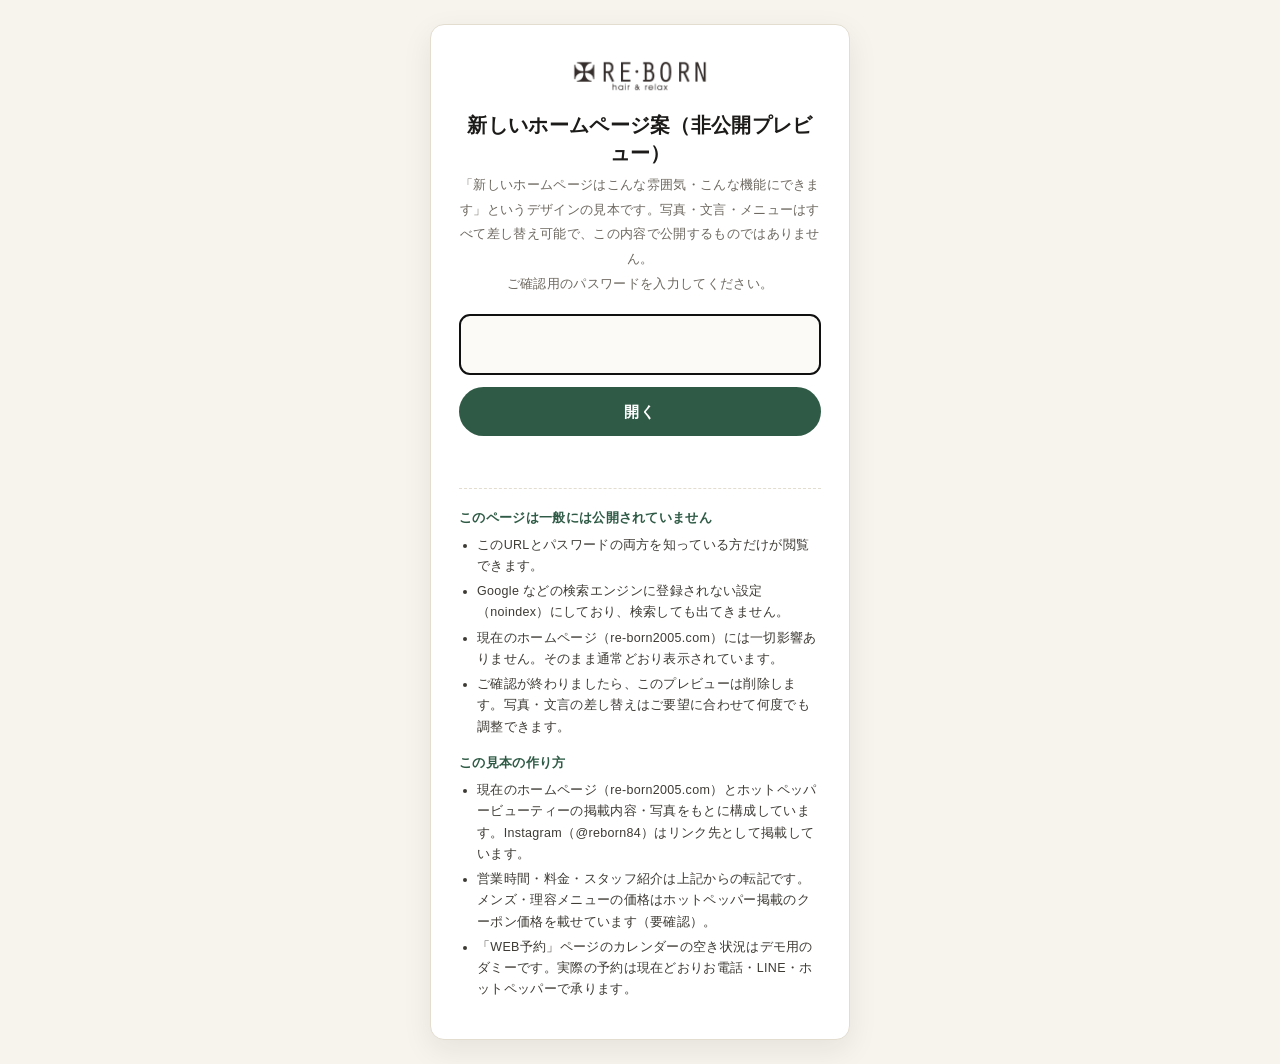
==== index.html @ 1886fcc9 "v7: intro curtain, photo wipe reveals, parallax, marquee, before/after, HPB photos, calendar booking" ====
<!DOCTYPE html>
<html lang="ja" class="no-js">
<head>
<meta charset="utf-8">
<meta name="viewport" content="width=device-width, initial-scale=1, viewport-fit=cover">
<title>RE・BORN hair &amp; relax｜高崎市聖石町の髪質改善が得意な美容室・理容室</title>
<meta name="description" content="群馬県高崎市聖石町の理美容室 RE・BORN hair &amp; relax（リボーン）。創業90年・三世代で通える個室完備のリラックスサロン。髪質改善・ヘッドスパ・メンズカット・着付け。当日予約OK・駐車場10台。WEB予約・LINE予約に対応。">
<meta name="robots" content="noindex,nofollow">
<meta name="theme-color" content="#161514">
<meta property="og:type" content="website">
<meta property="og:site_name" content="RE・BORN hair &amp; relax">
<meta property="og:title" content="RE・BORN hair &amp; relax｜高崎市聖石町の髪質改善が得意な美容室・理容室">
<meta property="og:description" content="群馬県高崎市聖石町の理美容室 RE・BORN hair &amp; relax（リボーン）。創業90年・三世代で通える個室完備のリラックスサロン。髪質改善・ヘッドスパ・メンズカット・着付け。当日予約OK・駐車場10台。WEB予約・LINE予約に対応。">
<meta property="og:url" content="https://eurekastudio5.github.io/rb-salon-mock-2026/index.html">
<meta property="og:image" content="https://eurekastudio5.github.io/rb-salon-mock-2026/img/og-image.jpg">
<meta property="og:locale" content="ja_JP">
<link rel="icon" href="img/logo-s.png">
<script>(function(){var T="7c5302c54";try{if(localStorage.getItem("rb_gate")===T)return;}catch(e){}try{if(sessionStorage.getItem("rb_gate")===T)return;}catch(e){}document.documentElement.style.visibility="hidden";location.replace("gate.html?next="+encodeURIComponent((location.pathname.split("/").pop()||"index.html")+location.search+location.hash));})();</script>
<link rel="preconnect" href="https://fonts.googleapis.com">
<link rel="preconnect" href="https://fonts.gstatic.com" crossorigin>
<link href="https://fonts.googleapis.com/css2?family=Shippori+Mincho:wght@400;600;700&family=Noto+Sans+JP:wght@400;500;700&family=Cormorant+Garamond:ital,wght@0,500;1,500;1,600&display=swap" rel="stylesheet">
<link rel="stylesheet" href="assets/style.css?v=14">
<link rel="stylesheet" href="assets/motion.css?v=14">
<script type="application/ld+json">{
 "@context": "https://schema.org",
 "@type": [
  "HairSalon",
  "BeautySalon"
 ],
 "name": "RE・BORN hair & relax",
 "alternateName": "リ・ボーン ヘア＆リラックス",
 "url": "https://eurekastudio5.github.io/rb-salon-mock-2026/",
 "telephone": "+81-800-800-8835",
 "image": "https://eurekastudio5.github.io/rb-salon-mock-2026/img/exterior.jpg",
 "address": {
  "@type": "PostalAddress",
  "postalCode": "370-0863",
  "addressRegion": "群馬県",
  "addressLocality": "高崎市",
  "streetAddress": "聖石町13-1",
  "addressCountry": "JP"
 },
 "geo": {
  "@type": "GeoCoordinates",
  "latitude": 36.3158,
  "longitude": 138.99
 },
 "openingHoursSpecification": [
  {
   "@type": "OpeningHoursSpecification",
   "dayOfWeek": [
    "Wednesday",
    "Thursday",
    "Friday",
    "Saturday",
    "Sunday"
   ],
   "opens": "09:00",
   "closes": "18:30"
  }
 ],
 "priceRange": "¥¥",
 "paymentAccepted": "Cash, Credit Card",
 "currenciesAccepted": "JPY",
 "sameAs": [
  "https://www.instagram.com/reborn84/",
  "https://beauty.hotpepper.jp/slnH000210137/"
 ]
}</script>
</head>
<body>

<header class="header">
  <div class="wrap">
    <a class="brand" href="index.html" aria-label="RE・BORN hair & relax ホーム"><img src="img/logo.png" alt="RE・BORN hair &amp; relax" width="320" height="72"><small>Takasaki</small></a>
    <nav class="nav" aria-label="メインメニュー"><a href="index.html" aria-current="page">ホーム</a><a href="menu.html">メニュー・料金</a><a href="staff.html">スタッフ</a><a href="voice.html">お客様の声</a><a href="kitsuke.html">着付け</a><a href="faq.html">よくある質問</a><a href="access.html">アクセス</a><a class="btn btn-primary btn-sm" href="reserve.html"><svg viewBox="0 0 24 24" fill="none" stroke="currentColor" stroke-width="1.8" stroke-linecap="round" stroke-linejoin="round"><rect x="3" y="4" width="18" height="18" rx="2"/><path d="M16 2v4M8 2v4M3 10h18"/></svg>WEB予約</a></nav>
    <button class="burger" aria-label="メニューを開く" aria-expanded="false" aria-controls="drawer"><span></span><span></span><span></span></button>
  </div>
</header>
<div class="drawer" id="drawer" inert>
  <a href="index.html">ホーム<small>Home</small></a><a href="menu.html">メニュー・料金<small>Menu</small></a><a href="staff.html">スタッフ<small>Staff</small></a><a href="voice.html">お客様の声<small>Voice</small></a><a href="kitsuke.html">着付け<small>Kimono</small></a><a href="faq.html">よくある質問<small>FAQ</small></a><a href="access.html">アクセス<small>Access</small></a>
  <a href="reserve.html">WEB予約（空き状況カレンダー）<small>Reservation</small></a>
  <div class="cta">
    <a class="btn btn-primary" href="reserve.html"><svg viewBox="0 0 24 24" fill="none" stroke="currentColor" stroke-width="1.8" stroke-linecap="round" stroke-linejoin="round"><rect x="3" y="4" width="18" height="18" rx="2"/><path d="M16 2v4M8 2v4M3 10h18"/></svg>WEB予約（空き状況カレンダー）</a>
    <a class="btn btn-line" href="https://lin.ee/s59kRdt" target="_blank" rel="noopener"><svg viewBox="0 0 24 24" fill="currentColor"><path d="M12 2C6.5 2 2 5.7 2 10.2c0 4 3.6 7.4 8.4 8.1.3.1.8.2.9.5.1.3.1.7 0 1l-.1.9c0 .3-.2 1 .9.6 1.1-.5 5.8-3.4 7.9-5.9 1.4-1.6 2-3.2 2-5.2C22 5.7 17.5 2 12 2zM8.1 12.8H6.2c-.3 0-.5-.2-.5-.5V8.6c0-.3.2-.5.5-.5s.5.2.5.5v3.2h1.4c.3 0 .5.2.5.5s-.2.5-.5.5zm1.8-.5c0 .3-.2.5-.5.5s-.5-.2-.5-.5V8.6c0-.3.2-.5.5-.5s.5.2.5.5v3.7zm4.5 0c0 .2-.1.4-.3.5h-.2c-.2 0-.3-.1-.4-.2l-1.9-2.6v2.3c0 .3-.2.5-.5.5s-.5-.2-.5-.5V8.6c0-.2.1-.4.3-.5h.2c.2 0 .3.1.4.2l1.9 2.6V8.6c0-.3.2-.5.5-.5s.5.2.5.5v3.7zm3-2.4c.3 0 .5.2.5.5s-.2.5-.5.5h-1.4v.9h1.4c.3 0 .5.2.5.5s-.2.5-.5.5h-1.9c-.3 0-.5-.2-.5-.5V8.6c0-.3.2-.5.5-.5h1.9c.3 0 .5.2.5.5s-.2.5-.5.5h-1.4v.9h1.4z"/></svg>LINEで相談・予約</a>
    <a class="btn btn-tel" href="tel:0800-800-8835"><svg viewBox="0 0 24 24" fill="none" stroke="currentColor" stroke-width="1.8" stroke-linecap="round" stroke-linejoin="round"><path d="M22 16.9v3a2 2 0 0 1-2.2 2 19.8 19.8 0 0 1-8.6-3.1 19.5 19.5 0 0 1-6-6A19.8 19.8 0 0 1 2.1 4.2 2 2 0 0 1 4.1 2h3a2 2 0 0 1 2 1.7c.1.9.4 1.8.7 2.6a2 2 0 0 1-.5 2.1L8.1 9.6a16 16 0 0 0 6 6l1.3-1.3a2 2 0 0 1 2.1-.4c.8.3 1.7.5 2.6.7a2 2 0 0 1 1.7 2z"/></svg>0800-800-8835</a>
  </div>
</div>
<main>

<div class="intro" id="intro" aria-hidden="true"><img src="img/logo.png" alt=""><span class="line"></span><span class="en">Hair &amp; Relax — Takasaki</span></div>
<section class="hero">
  <img class="bg" src="img/exterior.jpg" alt="RE・BORN hair & relax 店舗外観" fetchpriority="high">
  <div class="wrap">
    <div class="eyebrow">Hair &amp; Relax Salon, Takasaki</div>
    <h1>地域に愛されて90年。<br>三世代で通える、<br>もうひとつのリビング。</h1>
    <p class="lead">高崎市聖石町の髪質改善が得意なリラックスサロン。高い天井と個室のある居心地のよい空間で、お子様からシニアの方、メンズまで、家族みんなの「きれい」と「かっこいい」をお手伝いします。</p>
    <ul class="badges"><li>当日予約OK</li><li>個室2部屋</li><li>お子様同伴OK</li><li>メンズ大歓迎</li><li>駐車場10台</li><li>バリアフリー</li></ul>
    <div class="cta">
      <a class="btn btn-primary" href="reserve.html"><svg viewBox="0 0 24 24" fill="none" stroke="currentColor" stroke-width="1.8" stroke-linecap="round" stroke-linejoin="round"><rect x="3" y="4" width="18" height="18" rx="2"/><path d="M16 2v4M8 2v4M3 10h18"/></svg>空き状況を見て予約する</a>
      <a class="btn btn-line" href="https://lin.ee/s59kRdt" target="_blank" rel="noopener"><svg viewBox="0 0 24 24" fill="currentColor"><path d="M12 2C6.5 2 2 5.7 2 10.2c0 4 3.6 7.4 8.4 8.1.3.1.8.2.9.5.1.3.1.7 0 1l-.1.9c0 .3-.2 1 .9.6 1.1-.5 5.8-3.4 7.9-5.9 1.4-1.6 2-3.2 2-5.2C22 5.7 17.5 2 12 2zM8.1 12.8H6.2c-.3 0-.5-.2-.5-.5V8.6c0-.3.2-.5.5-.5s.5.2.5.5v3.2h1.4c.3 0 .5.2.5.5s-.2.5-.5.5zm1.8-.5c0 .3-.2.5-.5.5s-.5-.2-.5-.5V8.6c0-.3.2-.5.5-.5s.5.2.5.5v3.7zm4.5 0c0 .2-.1.4-.3.5h-.2c-.2 0-.3-.1-.4-.2l-1.9-2.6v2.3c0 .3-.2.5-.5.5s-.5-.2-.5-.5V8.6c0-.2.1-.4.3-.5h.2c.2 0 .3.1.4.2l1.9 2.6V8.6c0-.3.2-.5.5-.5s.5.2.5.5v3.7zm3-2.4c.3 0 .5.2.5.5s-.2.5-.5.5h-1.4v.9h1.4c.3 0 .5.2.5.5s-.2.5-.5.5h-1.9c-.3 0-.5-.2-.5-.5V8.6c0-.3.2-.5.5-.5h1.9c.3 0 .5.2.5.5s-.2.5-.5.5h-1.4v.9h1.4z"/></svg>LINEで相談・予約</a>
      <a class="btn btn-white" href="tel:0800-800-8835"><svg viewBox="0 0 24 24" fill="none" stroke="currentColor" stroke-width="1.8" stroke-linecap="round" stroke-linejoin="round"><path d="M22 16.9v3a2 2 0 0 1-2.2 2 19.8 19.8 0 0 1-8.6-3.1 19.5 19.5 0 0 1-6-6A19.8 19.8 0 0 1 2.1 4.2 2 2 0 0 1 4.1 2h3a2 2 0 0 1 2 1.7c.1.9.4 1.8.7 2.6a2 2 0 0 1-.5 2.1L8.1 9.6a16 16 0 0 0 6 6l1.3-1.3a2 2 0 0 1 2.1-.4c.8.3 1.7.5 2.6.7a2 2 0 0 1 1.7 2z"/></svg>0800-800-8835</a>
    </div>
  </div>
  <div class="scroll">Scroll</div>
</section>

<div class="marquee" aria-hidden="true"><div class="track"><span>Hair Quality Improvement</span><span>Head Spa</span><span>Men's Barber</span><span>Kimono Dressing</span><span>Private Rooms</span><span>Since 1935 in Takasaki</span><span>Hair Quality Improvement</span><span>Head Spa</span><span>Men's Barber</span><span>Kimono Dressing</span><span>Private Rooms</span><span>Since 1935 in Takasaki</span></div></div>
<div class="infostrip">
  <div class="wrap">
    <div class="cell"><svg viewBox="0 0 24 24" fill="none" stroke="currentColor" stroke-width="1.8" stroke-linecap="round" stroke-linejoin="round"><circle cx="12" cy="12" r="10"/><path d="M12 6v6l4 2"/></svg><div><b>Open</b><span>9:00〜18:30<br>最終受付 カット 18:30／カラー・パーマ 18:00</span></div></div>
    <div class="cell"><svg viewBox="0 0 24 24" fill="none" stroke="currentColor" stroke-width="1.8" stroke-linecap="round" stroke-linejoin="round"><rect x="3" y="4" width="18" height="18" rx="2"/><path d="M16 2v4M8 2v4M3 10h18"/></svg><div><b>Closed</b><span>定休日：月曜日・火曜日</span></div></div>
    <div class="cell"><svg viewBox="0 0 24 24" fill="none" stroke="currentColor" stroke-width="1.8" stroke-linecap="round" stroke-linejoin="round"><path d="M21 10c0 7-9 13-9 13S3 17 3 10a9 9 0 0 1 18 0z"/><circle cx="12" cy="10" r="3"/></svg><div><b>Access</b><span>群馬県高崎市聖石町13-1<br>高崎駅より車で3分・駐車場10台</span></div></div>
    <div class="cell"><svg viewBox="0 0 24 24" fill="none" stroke="currentColor" stroke-width="1.8" stroke-linecap="round" stroke-linejoin="round"><path d="M22 16.9v3a2 2 0 0 1-2.2 2 19.8 19.8 0 0 1-8.6-3.1 19.5 19.5 0 0 1-6-6A19.8 19.8 0 0 1 2.1 4.2 2 2 0 0 1 4.1 2h3a2 2 0 0 1 2 1.7c.1.9.4 1.8.7 2.6a2 2 0 0 1-.5 2.1L8.1 9.6a16 16 0 0 0 6 6l1.3-1.3a2 2 0 0 1 2.1-.4c.8.3 1.7.5 2.6.7a2 2 0 0 1 1.7 2z"/></svg><div><b>Tel</b><a class="tel" href="tel:0800-800-8835">0800-800-8835</a><span>タップで発信できます</span></div></div>
  </div>
</div>

<section class="sec">
  <div class="wrap">
    <div class="sec-head rv"><span class="en">Concerns</span><h2>こんなお悩みありませんか？</h2></div>
    <div class="concern">
      <ul class="list stagger"><li>最近老けて見える気がする…</li><li>ハリコシ・ボリュームがない</li><li>綺麗がもっと長持ちしてほしい</li><li>スタッフがコロコロ変わると落ち着かない</li><li>子供がいると、なかなか美容室にいけない</li><li>このまま年を取ってもこのサロンに通い続けられるのかな…</li><li>私に合うアットホームな美容室がないかしら…</li></ul>
      <div>
        <figure class="rv-img"><img src="img/collage.jpg" alt="店内の様子" loading="lazy"></figure>
        <div class="note rv mt24">もし1つでも当てはまれば、<br>当サロンへお越しください。<small>髪質改善・ヘッドスパ・個室・三世代で通えるスタッフ。あなたの「困った」に、90年の技術と居心地で応えます。</small></div>
      </div>
    </div>
  </div>
</section>

<section class="sec alt">
  <div class="wrap">
    <div class="greet">
      <figure class="rv-img"><img src="img/owner-work.jpg" alt="オーナー 廣上 猶造" loading="lazy"></figure>
      <div class="rv">
        <span class="sec-head"><span class="en">Greeting</span></span>
        <h2 class="lead">高崎に4代続く、<br>創業90年の理美容室です。</h2>
        <div class="msg">
          <p>当店のホームページをご覧いただきありがとうございます。リボーン・オーナーの廣上です。当店は、高崎に4代続く創業90年の理美容室です。地域の皆様には長年支えて頂き、心から感謝申し上げます。</p>
          <p>現在は娘二人も加わり、年代・性別を問わず、幅広い年代層のご要望に対応できるスタッフで営業しております。常により良いものを提供する姿勢を忘れずに、技術や接客についても、常に成長志向でチャレンジし続けております。</p>
          <p>素敵なヘアスタイルを通し、沢山の方に笑顔をお届けできるよう、日々精進してまいります。どうぞよろしくお願いいたします。</p>
        </div>
        <div class="sign">廣上 猶造<small>サロンオーナー / Hirokami Yuzo</small></div>
      </div>
    </div>
  </div>
</section>

<section class="sec">
  <div class="wrap">
    <div class="sec-head rv"><span class="en">Reasons</span><h2>当サロンが選ばれる5つの理由</h2><p>居心地・設備・人・技術。長く通っていただくために、私たちが大切にしていること。</p></div>
    
<div class="reason rv">
  <figure class="rv-img"><img src="img/interior-1.jpg" alt="コンセプトは、もうひとつのリビング" loading="lazy"></figure>
  <div><div class="num">Reason 01</div><h3>コンセプトは、もうひとつのリビング</h3><p>居心地の良い時間をお過ごしいただく為、空間作りにこだわりました。空に抜けるような高い天井、移動のないシャンプー台、大型空気清浄機完備、冬は足元から暖かい床暖房も完備しています。こだわりの極上空間であなたをお迎えいたします。</p></div>
</div>
<div class="reason rv">
  <figure class="rv-img from-right"><img src="img/room-new.jpg" alt="バリアフリー＆個室完備" loading="lazy"></figure>
  <div><div class="num">Reason 02</div><h3>バリアフリー＆個室完備</h3><p>店内はバリアフリーで段差もなく、車椅子、ストレッチャーの方でもご利用いただけます。また、個室も2部屋完備していますので、小さなお子様連れのママさんも安心。自慢のヘッドスパ、着付け、ブライダルシェービングも個室でゆったりお過ごしいただけます。</p></div>
</div>
<div class="reason rv">
  <figure class="rv-img"><img src="img/staff-group.jpg" alt="優しさ溢れる女性スタッフ" loading="lazy"></figure>
  <div><div class="num">Reason 03</div><h3>優しさ溢れる女性スタッフ</h3><p>三世代で安心して通える所以は、世代を超えた女性スタッフ。まるで昔懐かしい大家族のような明るく楽しい私たちがお出迎えいたします。「スタイリストが最後まで担当してくれるのも嬉しい！」とご好評をいただいております。</p></div>
</div>
<div class="reason rv">
  <figure class="rv-img from-right"><img src="img/products.jpg" alt="最新の技術や薬剤をご提供します" loading="lazy"></figure>
  <div><div class="num">Reason 04</div><h3>最新の技術や薬剤をご提供します</h3><p>最新のデザインや技術・薬剤を求め、毎月都内まで勉強しに行くほどのこだわり。群馬県初の整体スパや髪質改善メニューなど、高崎にいながら最新のクオリティーを提供することをお約束します。年代に合わせたお悩み解決メニューでいつまでも美しく！カッコ良く！をお手伝いします。</p></div>
</div>
<div class="reason rv">
  <figure class="rv-img"><img src="img/mens-style.jpg" alt="メンズスタイルも得意です" loading="lazy"></figure>
  <div><div class="num">Reason 05</div><h3>メンズスタイルも得意です</h3><p>リボーンは高崎でも珍しいユニセックスサロン。オーナー廣上は理容師免許も持ち、ツイストパーマ・フェードカット・韓国風フェザーパーマなどトレンドのメンズスタイルから、ビジネスシーンの清潔感あるスタイルまで対応します。顔そり（シェービング）の気持ち良さは、男性の至福の時間。学生さんからシニアの方まで、幼い頃連れて行ってもらった理容室の醍醐味を味わえるお店です。</p></div>
</div>
  </div>
</section>

<section class="sec alt">
  <div class="wrap">
    <div class="sec-head rv"><span class="en">Before / After</span><h2>髪質改善で、髪はここまで変わります</h2><p>広がり・パサつき・うねり。カラーやストレートと同時に髪質を整える当店の看板メニューの実例です。</p></div>
    <div class="ba stagger"><figure class="ba-item"><img src="img/ba-4.jpg" alt="髪質改善ストレート ビフォーアフター" loading="lazy"><figcaption><b>髪質改善ストレート</b>広がりとパサつきが、指どおりの良いまとまる髪に</figcaption></figure><figure class="ba-item"><img src="img/ba-3.jpg" alt="髪質改善カラートリートメント ビフォーアフター" loading="lazy"><figcaption><b>髪質改善カラートリートメント</b>色を楽しみながら、艶とハリを同時に</figcaption></figure><figure class="ba-item"><img src="img/ba-2.jpg" alt="髪質改善カラー（ボブ） ビフォーアフター" loading="lazy"><figcaption><b>髪質改善カラー（ボブ）</b>ダメージ毛でも柔らかい質感に</figcaption></figure><figure class="ba-item"><img src="img/ba-1.jpg" alt="髪質改善カラートリートメント（ロング） ビフォーアフター" loading="lazy"><figcaption><b>髪質改善カラートリートメント（ロング）</b>根元から毛先までなめらかな艶</figcaption></figure></div><p class="small text-muted center" style="margin-top:14px">写真は当店のお客様の施術例（左：施術前／右：施術後）。</p>
  </div>
</section>

<section class="sec">
  <div class="wrap">
    <div class="sec-head rv"><span class="en">Recommended Menu</span><h2>おすすめメニュー</h2><p>初めての方は初回限定価格でお試しいただけます。すべてカット・シャンプー・スタイリング込みの価格です（税込）。</p></div>
    <div class="cards">
<article class="card rv">
  <figure class="rv-img from-up"><img src="img/menu-stcurl.jpg" alt="ふんわり柔らかストカールエステ" loading="lazy" width="300" height="450"><span class="tag">髪質改善</span></figure>
  <div class="body">
    <h3>ふんわり柔らかストカールエステ</h3>
    <div class="price"><s>通常 25,000円</s><b>¥23,000</b><em>初回限定</em></div>
    <p>柔らかストレートエステで髪質改善した後、毛先にふんわりカールをデザインします。顔まわりに動きが出ることで、女性らしいとても優しい印象になります。雑誌で人気のモテ髪度NO1メニューです。</p>
    <div class="meta"><span>⏱ 3〜3.5時間</span><span>含：ストレート＆カール／カット／シャンプー／ブロー／スタイリング</span></div>
    <a class="go" href="reserve.html">空き状況を見て予約する →</a>
  </div>
</article>
<article class="card rv">
  <figure class="rv-img from-up"><img src="img/style-straight.jpg" alt="柔らかストレートエステ" loading="lazy" width="300" height="450"><span class="tag">髪質改善</span></figure>
  <div class="body">
    <h3>柔らかストレートエステ</h3>
    <div class="price"><s>通常 22,999円</s><b>¥21,000</b><em>初回限定</em></div>
    <p>日本人のなんと約7割がくせ毛と言われているのをご存知ですか？そんな日本人特有のお悩みである、艶がなく広がり易いといった方にオススメです。今注目の髪質改善ストレートで、自然な艶と柔らかい髪へ導きます。永遠の憧れヘアをお手伝いいたします。</p>
    <div class="meta"><span>⏱ 2.5〜3時間</span><span>含：ストレート／カット／シャンプー／ブロー／スタイリング</span></div>
    <a class="go" href="reserve.html">空き状況を見て予約する →</a>
  </div>
</article>
<article class="card rv">
  <figure class="rv-img from-up"><img src="img/menu-perm.jpg" alt="ふんわり小顔パーマ＆カラーエステ" loading="lazy" width="300" height="450"><span class="tag">髪修復</span></figure>
  <div class="body">
    <h3>ふんわり小顔パーマ＆カラーエステ</h3>
    <div class="price"><s>通常 22,000円</s><b>¥19,999</b><em>初回限定</em></div>
    <p>トップにボリュームが欲しい方にオススメです。修復ハリコシカラーと同時に、根元から自然なボリュームを叶えます。トップが3cm高くなると小顔効果もバッチリ。カラーとパーマを短時間で同時に行う当店オススメのメニューです。</p>
    <div class="meta"><span>⏱ 2〜2.5時間</span><span>含：髪修復カラー／ふんわりパーマ／カット／シャンプー／ブロー／スタイリング</span></div>
    <a class="go" href="reserve.html">空き状況を見て予約する →</a>
  </div>
</article></div>
    <div class="more"><a class="btn btn-outline" href="menu.html">メニュー・料金をすべて見る</a></div>
  </div>
</section>

<section class="sec dark">
  <div class="wrap">
    <div class="sec-head rv"><span class="en">Benefits</span><h2>初めての方へ、2つの安心</h2></div>
    <div class="offers">
      <div class="offer rv"><span class="en">First Visit Gift</span><h3>「ホームページをみました」で<br>高濃度炭酸泉をプレゼント</h3><p>初回限定で、通常<b>1,000円</b>の高濃度炭酸泉を無料でサービス。ご予約時またはご来店時に「ホームページをみました」とお伝えください。</p></div>
      <div class="offer rv"><span class="en">1 Week Guarantee</span><h3>ヘアスタイル1週間保証</h3><p>ヘアスタイルに満足していただけない場合は、<b>1週間以内でしたら無料</b>でお直しさせていただきます。お気軽にご相談ください。</p></div>
    </div>
  </div>
</section>

<section class="sec alt">
  <div class="wrap">
    <div class="sec-head rv"><span class="en">Voice</span><h2>お客様の声</h2><p>20代から60代まで、ご家族三世代で通ってくださるお客様の声をご紹介します。</p></div>
    <div class="voices">
<article class="voice rv">
  <figure class="rv-img"><img src="img/voice-1.jpg" alt="M.F様（20代）" loading="lazy"></figure>
  <div class="body"><h3>次も来たい！と思える居心地のいいサロンです！</h3><div class="who">M.F様（20代）</div><p class="quote">「髪質を考えて、髪型や行うプランを一緒に考えてくださり、いつでも髪質を把握してもらってるので、普段ヘアセットする時のちょっとした悩みも相談しやすい。親身になって話を聞いてくれるので、次も来たい！！と毎回思う。」</p></div>
</article>
<article class="voice rv">
  <figure class="rv-img"><img src="img/voice-2.jpg" alt="H.T様（30代）" loading="lazy"></figure>
  <div class="body"><h3>技術はもちろん髪へのこだわりが魅力！</h3><div class="who">H.T様（30代）</div><p class="quote">「カットの技術はもちろん、美容や栄養の面から髪のことにこだわるオーナーの仕事ぶりが素敵です。ここ以外に行く理由がありません！」</p></div>
</article>
<article class="voice rv">
  <figure class="rv-img"><img src="img/voice-3.jpg" alt="S様ファミリー" loading="lazy"></figure>
  <div class="body"><h3>新しい提案で毎回行くのが楽しみになるサロン！</h3><div class="who">S様ファミリー</div><p class="quote">「アットホームな雰囲気と常に新しい事を取り入れて提案してくれるので、いつも行くのが楽しみになります。」</p></div>
</article></div>
    <div class="more"><a class="btn btn-outline" href="voice.html">お客様の声をもっと見る</a></div>
  </div>
</section>

<section class="sec">
  <div class="wrap">
    <div class="sec-head rv"><span class="en">Staff</span><h2>スタッフ紹介</h2><p>世代を超えたスタッフが、カウンセリングから仕上げまで最後まで担当します。指名料はいただきません。</p></div>
    <div class="staffgrid">
<a class="staff rv" href="staff.html#yuzo">
  <figure class="rv-img from-up"><img src="img/staff-yuzo.jpg" alt="廣上 猶造" loading="lazy"></figure>
  <div class="body"><div class="role">サロンオーナー</div><h3>廣上 猶造<small>Hirokami Yuzo</small></h3><p>得意：オシャレメンズヘア</p></div>
</a>
<a class="staff rv" href="staff.html#yumiko">
  <figure class="rv-img from-up"><img src="img/staff-yumiko.jpg" alt="廣上 由美子" loading="lazy"></figure>
  <div class="body"><div class="role">カインズパースン</div><h3>廣上 由美子<small>Hirokami Yumiko</small></h3><p>得意：笑顔でおもてなし</p></div>
</a>
<a class="staff rv" href="staff.html#misato">
  <figure class="rv-img from-up"><img src="img/staff-misato.jpg" alt="佐藤 未倫" loading="lazy"></figure>
  <div class="body"><div class="role">トップスタイリスト</div><h3>佐藤 未倫<small>Sato Misato</small></h3><p>得意：可愛いスタイル。ショートもミディアムも可愛い感じ、前髪・…</p></div>
</a>
<a class="staff rv" href="staff.html#natsuki">
  <figure class="rv-img from-up"><img src="img/staff-natsuki.jpg" alt="小宮山 奈津己" loading="lazy"></figure>
  <div class="body"><div class="role">スタイリスト</div><h3>小宮山 奈津己<small>Komiyama Natsuki</small></h3><p>得意：ショートスタイル。自分自身の長年のショート経験を生かして…</p></div>
</a></div>
    <div class="more"><a class="btn btn-outline" href="staff.html">スタッフをすべて見る</a></div>
  </div>
</section>

<section class="sec alt">
  <div class="wrap">
    <div class="sec-head rv"><span class="en">Style & Instagram</span><h2>スタイル・最新情報はInstagramで</h2><p>髪質改善のビフォーアフター、メンズパーマ、着付けなど最新のスタイルを日々更新しています。</p></div>
    <div class="igrid stagger"><a href="https://www.instagram.com/reborn84/" target="_blank" rel="noopener"><img src="img/style-straight.jpg" alt="髪質改善ストレート" loading="lazy"></a><a href="https://www.instagram.com/reborn84/" target="_blank" rel="noopener"><img src="img/menu-stcurl.jpg" alt="ふんわりストカール" loading="lazy"></a><a href="https://www.instagram.com/reborn84/" target="_blank" rel="noopener"><img src="img/style-mens-perm-1.jpg" alt="メンズパーマ" loading="lazy"></a><a href="https://www.instagram.com/reborn84/" target="_blank" rel="noopener"><img src="img/menu-color.jpg" alt="艶髪カラー" loading="lazy"></a><a href="https://www.instagram.com/reborn84/" target="_blank" rel="noopener"><img src="img/style-mens-fade.jpg" alt="フェードカット" loading="lazy"></a><a href="https://www.instagram.com/reborn84/" target="_blank" rel="noopener"><img src="img/style-mens-perm-2.jpg" alt="韓国風フェザーパーマ" loading="lazy"></a><a href="https://www.instagram.com/reborn84/" target="_blank" rel="noopener"><img src="img/menu-perm.jpg" alt="ふんわり小顔パーマ" loading="lazy"></a><a href="https://www.instagram.com/reborn84/" target="_blank" rel="noopener"><img src="img/style-mens-3.jpg" alt="大人メンズスタイル" loading="lazy"></a><a href="https://www.instagram.com/reborn84/" target="_blank" rel="noopener"><img src="img/kitsuke-12.jpg" alt="成人式ヘアセット" loading="lazy"></a><a href="https://www.instagram.com/reborn84/" target="_blank" rel="noopener"><img src="img/style-mens-5.jpg" alt="ウェーブパーマ" loading="lazy"></a><a href="https://www.instagram.com/reborn84/" target="_blank" rel="noopener"><img src="img/menu-harikoshi.jpg" alt="ハリコシカラー" loading="lazy"></a><a href="https://www.instagram.com/reborn84/" target="_blank" rel="noopener"><img src="img/style-mens-4.jpg" alt="ツイストパーマ" loading="lazy"></a></div>
    <div class="more"><a class="btn btn-primary" href="https://www.instagram.com/reborn84/" target="_blank" rel="noopener"><svg viewBox="0 0 24 24" fill="none" stroke="currentColor" stroke-width="1.8" stroke-linecap="round" stroke-linejoin="round"><rect x="2" y="2" width="20" height="20" rx="5"/><circle cx="12" cy="12" r="4"/><circle cx="17.5" cy="6.5" r="1" fill="currentColor"/></svg>Instagram @reborn84 をフォロー</a></div>
  </div>
</section>

<section class="sec">
  <div class="wrap">
    <div class="sec-head rv"><span class="en">Access</span><h2>アクセス</h2><p>高崎駅西口から聖石橋方面へ。橋を渡り切った先の左手、茶色の木の格子が目印です。</p></div>
    
<div class="access">
  <div class="rv">
    <table>
      <tr><th>住所</th><td>〒370-0863<br>群馬県高崎市聖石町13-1</td></tr>
      <tr><th>電話</th><td><a class="tel" href="tel:0800-800-8835">0800-800-8835</a><br><span class="small text-muted">タップで発信できます</span></td></tr>
      <tr><th>営業時間</th><td>9:00〜18:30<br><span class="small text-muted">最終受付：カット 18:30／カラー・パーマ 18:00</span></td></tr>
      <tr><th>定休日</th><td>月曜日・火曜日</td></tr>
      <tr><th>アクセス</th><td>高崎駅より車で3分（聖石橋を渡ってすぐ）</td></tr>
      <tr><th>駐車場</th><td>店舗目の前に10台</td></tr>
      <tr><th>お支払い</th><td>現金／VISA・Mastercard・JCB・American Express</td></tr>
    </table>
    <div class="acts">
      <a class="btn btn-outline btn-sm" href="https://www.google.com/maps/search/?api=1&query=RE%E3%83%BBBORN+hair+%26+relax+%E9%AB%98%E5%B4%8E%E5%B8%82%E8%81%96%E7%9F%B3%E7%94%BA13-1" target="_blank" rel="noopener"><svg viewBox="0 0 24 24" fill="none" stroke="currentColor" stroke-width="1.8" stroke-linecap="round" stroke-linejoin="round"><path d="M9 18l-6 3V6l6-3 6 3 6-3v15l-6 3-6-3z"/><path d="M9 3v15M15 6v15"/></svg>Googleマップで開く</a>
      <a class="btn btn-tel btn-sm" href="tel:0800-800-8835"><svg viewBox="0 0 24 24" fill="none" stroke="currentColor" stroke-width="1.8" stroke-linecap="round" stroke-linejoin="round"><path d="M22 16.9v3a2 2 0 0 1-2.2 2 19.8 19.8 0 0 1-8.6-3.1 19.5 19.5 0 0 1-6-6A19.8 19.8 0 0 1 2.1 4.2 2 2 0 0 1 4.1 2h3a2 2 0 0 1 2 1.7c.1.9.4 1.8.7 2.6a2 2 0 0 1-.5 2.1L8.1 9.6a16 16 0 0 0 6 6l1.3-1.3a2 2 0 0 1 2.1-.4c.8.3 1.7.5 2.6.7a2 2 0 0 1 1.7 2z"/></svg>電話をかける</a>
    </div>
  </div>
  <div class="rv"><iframe src="https://www.google.com/maps/embed?pb=!1m14!1m8!1m3!1d12859.421112338769!2d138.98995859252926!3d36.315816204016734!3m2!1i1024!2i768!4f13.1!3m3!1m2!1s0x0%3A0x1ff3731fe45f2166!2zUkXvvaVCT1JOIGhhaXIgJiByZWxheCjpq5jltI7luIIg576O5a656ZmiIOOBiuOBmeOBmeOCgSk!5e0!3m2!1sja!2sjp!4v1659191296513!5m2!1sja!2sjp" title="RE・BORN hair & relax の地図" loading="lazy" allowfullscreen referrerpolicy="no-referrer-when-downgrade"></iframe></div>
</div>
    <div class="more"><a class="btn btn-outline" href="access.html">道順・駐車場の写真を見る</a></div>
  </div>
</section>

<section class="ctaband">
  <img class="plx" src="img/interior-2.jpg" alt="" loading="lazy">
  <div class="wrap">
    <h2>ご予約・ご相談はお気軽に</h2>
    <p>空き状況カレンダーからのWEB予約・LINE・お電話からご予約いただけます。<br>初めての方も、髪のお悩み相談だけでも大歓迎です。</p>
    <div class="cta">
      <a class="btn btn-white" href="reserve.html"><svg viewBox="0 0 24 24" fill="none" stroke="currentColor" stroke-width="1.8" stroke-linecap="round" stroke-linejoin="round"><rect x="3" y="4" width="18" height="18" rx="2"/><path d="M16 2v4M8 2v4M3 10h18"/></svg>WEB予約（空き状況カレンダー）</a>
      <a class="btn btn-line" href="https://lin.ee/s59kRdt" target="_blank" rel="noopener"><svg viewBox="0 0 24 24" fill="currentColor"><path d="M12 2C6.5 2 2 5.7 2 10.2c0 4 3.6 7.4 8.4 8.1.3.1.8.2.9.5.1.3.1.7 0 1l-.1.9c0 .3-.2 1 .9.6 1.1-.5 5.8-3.4 7.9-5.9 1.4-1.6 2-3.2 2-5.2C22 5.7 17.5 2 12 2zM8.1 12.8H6.2c-.3 0-.5-.2-.5-.5V8.6c0-.3.2-.5.5-.5s.5.2.5.5v3.2h1.4c.3 0 .5.2.5.5s-.2.5-.5.5zm1.8-.5c0 .3-.2.5-.5.5s-.5-.2-.5-.5V8.6c0-.3.2-.5.5-.5s.5.2.5.5v3.7zm4.5 0c0 .2-.1.4-.3.5h-.2c-.2 0-.3-.1-.4-.2l-1.9-2.6v2.3c0 .3-.2.5-.5.5s-.5-.2-.5-.5V8.6c0-.2.1-.4.3-.5h.2c.2 0 .3.1.4.2l1.9 2.6V8.6c0-.3.2-.5.5-.5s.5.2.5.5v3.7zm3-2.4c.3 0 .5.2.5.5s-.2.5-.5.5h-1.4v.9h1.4c.3 0 .5.2.5.5s-.2.5-.5.5h-1.9c-.3 0-.5-.2-.5-.5V8.6c0-.3.2-.5.5-.5h1.9c.3 0 .5.2.5.5s-.2.5-.5.5h-1.4v.9h1.4z"/></svg>LINEで相談・予約</a>
    </div>
    <a class="tel" href="tel:0800-800-8835">0800-800-8835</a>
    <div class="hours">受付 9:00〜18:30（定休日：月曜日・火曜日）</div>
  </div>
</section>
</main>

<footer class="footer">
  <div class="wrap">
    <div class="cols">
      <div>
        <a class="brand" href="index.html"><img src="img/logo.png" alt="RE・BORN hair &amp; relax" width="320" height="72"></a>
        <p>〒370-0863 群馬県高崎市聖石町13-1</p>
        <p>TEL <a href="tel:0800-800-8835">0800-800-8835</a></p>
        <p>営業時間 9:00〜18:30（最終受付 カット 18:30／カラー・パーマ 18:00）</p>
        <p>定休日 月曜日・火曜日　／　駐車場 10台</p>
        <div class="sns">
          <a href="https://www.instagram.com/reborn84/" target="_blank" rel="noopener" aria-label="Instagram"><svg viewBox="0 0 24 24" fill="none" stroke="currentColor" stroke-width="1.8" stroke-linecap="round" stroke-linejoin="round"><rect x="2" y="2" width="20" height="20" rx="5"/><circle cx="12" cy="12" r="4"/><circle cx="17.5" cy="6.5" r="1" fill="currentColor"/></svg></a>
          <a href="https://lin.ee/s59kRdt" target="_blank" rel="noopener" aria-label="LINE"><svg viewBox="0 0 24 24" fill="currentColor"><path d="M12 2C6.5 2 2 5.7 2 10.2c0 4 3.6 7.4 8.4 8.1.3.1.8.2.9.5.1.3.1.7 0 1l-.1.9c0 .3-.2 1 .9.6 1.1-.5 5.8-3.4 7.9-5.9 1.4-1.6 2-3.2 2-5.2C22 5.7 17.5 2 12 2zM8.1 12.8H6.2c-.3 0-.5-.2-.5-.5V8.6c0-.3.2-.5.5-.5s.5.2.5.5v3.2h1.4c.3 0 .5.2.5.5s-.2.5-.5.5zm1.8-.5c0 .3-.2.5-.5.5s-.5-.2-.5-.5V8.6c0-.3.2-.5.5-.5s.5.2.5.5v3.7zm4.5 0c0 .2-.1.4-.3.5h-.2c-.2 0-.3-.1-.4-.2l-1.9-2.6v2.3c0 .3-.2.5-.5.5s-.5-.2-.5-.5V8.6c0-.2.1-.4.3-.5h.2c.2 0 .3.1.4.2l1.9 2.6V8.6c0-.3.2-.5.5-.5s.5.2.5.5v3.7zm3-2.4c.3 0 .5.2.5.5s-.2.5-.5.5h-1.4v.9h1.4c.3 0 .5.2.5.5s-.2.5-.5.5h-1.9c-.3 0-.5-.2-.5-.5V8.6c0-.3.2-.5.5-.5h1.9c.3 0 .5.2.5.5s-.2.5-.5.5h-1.4v.9h1.4z"/></svg></a>
          <a href="tel:0800-800-8835" aria-label="電話"><svg viewBox="0 0 24 24" fill="none" stroke="currentColor" stroke-width="1.8" stroke-linecap="round" stroke-linejoin="round"><path d="M22 16.9v3a2 2 0 0 1-2.2 2 19.8 19.8 0 0 1-8.6-3.1 19.5 19.5 0 0 1-6-6A19.8 19.8 0 0 1 2.1 4.2 2 2 0 0 1 4.1 2h3a2 2 0 0 1 2 1.7c.1.9.4 1.8.7 2.6a2 2 0 0 1-.5 2.1L8.1 9.6a16 16 0 0 0 6 6l1.3-1.3a2 2 0 0 1 2.1-.4c.8.3 1.7.5 2.6.7a2 2 0 0 1 1.7 2z"/></svg></a>
        </div>
      </div>
      <div>
        <h4>Menu</h4>
        <ul><li><a href="index.html">ホーム</a></li><li><a href="menu.html">メニュー・料金</a></li><li><a href="staff.html">スタッフ</a></li><li><a href="voice.html">お客様の声</a></li><li><a href="kitsuke.html">着付け</a></li><li><a href="faq.html">よくある質問</a></li><li><a href="access.html">アクセス</a></li><li><a href="reserve.html">WEB予約</a></li></ul>
      </div>
      <div>
        <h4>Links</h4>
        <ul>
          <li><a href="https://www.instagram.com/reborn84/" target="_blank" rel="noopener">Instagram @reborn84</a></li>
          <li><a href="https://beauty.hotpepper.jp/slnH000210137/" target="_blank" rel="noopener">ホットペッパービューティー</a></li>
          <li><a href="https://高崎美容室求人.com/" target="_blank" rel="noopener">美容師求人募集</a></li>
          <li><a href="privacy.html">プライバシーポリシー</a></li>
        </ul>
      </div>
    </div>
    <div class="copy"><span>© RE・BORN hair &amp; relax</span><span>高崎に4代続く創業90年の理美容室</span></div>
  </div>
</footer>
<nav class="stickybar" aria-label="予約・お問い合わせ">
  <a href="tel:0800-800-8835"><svg viewBox="0 0 24 24" fill="none" stroke="currentColor" stroke-width="1.8" stroke-linecap="round" stroke-linejoin="round"><path d="M22 16.9v3a2 2 0 0 1-2.2 2 19.8 19.8 0 0 1-8.6-3.1 19.5 19.5 0 0 1-6-6A19.8 19.8 0 0 1 2.1 4.2 2 2 0 0 1 4.1 2h3a2 2 0 0 1 2 1.7c.1.9.4 1.8.7 2.6a2 2 0 0 1-.5 2.1L8.1 9.6a16 16 0 0 0 6 6l1.3-1.3a2 2 0 0 1 2.1-.4c.8.3 1.7.5 2.6.7a2 2 0 0 1 1.7 2z"/></svg><b>電話する</b></a>
  <a class="line" href="https://lin.ee/s59kRdt" target="_blank" rel="noopener"><svg viewBox="0 0 24 24" fill="currentColor"><path d="M12 2C6.5 2 2 5.7 2 10.2c0 4 3.6 7.4 8.4 8.1.3.1.8.2.9.5.1.3.1.7 0 1l-.1.9c0 .3-.2 1 .9.6 1.1-.5 5.8-3.4 7.9-5.9 1.4-1.6 2-3.2 2-5.2C22 5.7 17.5 2 12 2zM8.1 12.8H6.2c-.3 0-.5-.2-.5-.5V8.6c0-.3.2-.5.5-.5s.5.2.5.5v3.2h1.4c.3 0 .5.2.5.5s-.2.5-.5.5zm1.8-.5c0 .3-.2.5-.5.5s-.5-.2-.5-.5V8.6c0-.3.2-.5.5-.5s.5.2.5.5v3.7zm4.5 0c0 .2-.1.4-.3.5h-.2c-.2 0-.3-.1-.4-.2l-1.9-2.6v2.3c0 .3-.2.5-.5.5s-.5-.2-.5-.5V8.6c0-.2.1-.4.3-.5h.2c.2 0 .3.1.4.2l1.9 2.6V8.6c0-.3.2-.5.5-.5s.5.2.5.5v3.7zm3-2.4c.3 0 .5.2.5.5s-.2.5-.5.5h-1.4v.9h1.4c.3 0 .5.2.5.5s-.2.5-.5.5h-1.9c-.3 0-.5-.2-.5-.5V8.6c0-.3.2-.5.5-.5h1.9c.3 0 .5.2.5.5s-.2.5-.5.5h-1.4v.9h1.4z"/></svg><b>LINE予約</b></a>
  <a class="web" href="reserve.html"><svg viewBox="0 0 24 24" fill="none" stroke="currentColor" stroke-width="1.8" stroke-linecap="round" stroke-linejoin="round"><rect x="3" y="4" width="18" height="18" rx="2"/><path d="M16 2v4M8 2v4M3 10h18"/></svg><b>WEB予約</b></a>
</nav>
<script src="assets/main.js?v=14" defer></script>
<script src="assets/motion.js?v=14" defer></script>
</body>
</html>
---- assets/style.css ----
/* RE・BORN hair & relax — site styles (mock v1) */
:root{
  --bg:#f7f4ee; --bg2:#ffffff; --bg3:#efe9dd;
  --ink:#1c1b19; --muted:#6d6860; --line:#e3ddd0;
  --green:#2f5b46; --green-d:#22432f; --green-l:#e6efe9;
  --gold:#b6955a; --gold-d:#75592f; --black:#161514; --white:#fff;
  --line-brand:#06C755;
  --serif:"Shippori Mincho","Zen Old Mincho","Hiragino Mincho ProN","Yu Mincho","MS PMincho",serif;
  --sans:"Noto Sans JP","Hiragino Kaku Gothic ProN","Yu Gothic","Meiryo",sans-serif;
  --latin:"Cormorant Garamond","Times New Roman",serif;
  --radius:14px; --shadow:0 10px 30px rgba(28,27,25,.08);
  --wrap:1120px;
}
*{box-sizing:border-box}
html{scroll-behavior:smooth;-webkit-text-size-adjust:100%}
body{margin:0;background:var(--bg);color:var(--ink);font-family:var(--sans);font-size:16px;line-height:1.9;letter-spacing:.02em;font-feature-settings:"palt"}
img{max-width:100%;height:auto;display:block}
a{color:inherit;text-decoration:none}
h1,h2,h3,h4{font-family:var(--serif);font-weight:600;line-height:1.4;margin:0}
p{margin:0 0 1em}
ul{margin:0;padding:0;list-style:none}
.wrap{max-width:var(--wrap);margin:0 auto;padding:0 20px}
.sr{position:absolute;left:-9999px}
.sp{display:none}
@media (max-width:640px){.sp{display:inline}}

/* header */
.header{position:sticky;top:0;z-index:50;background:rgba(247,244,238,.92);backdrop-filter:blur(10px);border-bottom:1px solid var(--line)}
.header .wrap{display:flex;align-items:center;justify-content:space-between;height:68px}
.brand{display:flex;align-items:center;gap:10px}
.brand img{height:30px;width:auto}
.brand small{font-family:var(--latin);font-style:italic;color:var(--muted);font-size:13px;letter-spacing:.08em}
.nav{display:flex;gap:26px;align-items:center}
.nav a{font-size:14px;letter-spacing:.06em;color:var(--ink);position:relative;padding:6px 0}
.nav a::after{content:"";position:absolute;left:0;bottom:0;width:0;height:1px;background:var(--green);transition:width .25s}
.nav a:hover::after,.nav a[aria-current]::after{width:100%}
.nav .btn{padding:10px 18px}
.nav .btn::after{display:none}
.burger{display:none;background:none;border:0;width:44px;height:44px;cursor:pointer;padding:0}
.burger span{display:block;height:2px;background:var(--ink);margin:6px auto;width:24px;transition:.25s}
.drawer{display:none}
@media (max-width:960px){
  .nav{display:none}
  .burger{display:block}
  .drawer{display:block;position:fixed;inset:68px 0 0 0;background:var(--bg);z-index:49;transform:translateX(100%);transition:transform .3s;overflow:auto;padding:24px 20px 120px}
  .drawer.open{transform:none}
  .drawer a{display:block;padding:16px 4px;border-bottom:1px solid var(--line);font-family:var(--serif);font-size:18px}
  .drawer a small{display:block;font-family:var(--latin);font-style:italic;color:var(--muted);font-size:13px;letter-spacing:.1em}
  .drawer .cta{display:grid;gap:10px;margin-top:20px}
  body.nav-open{overflow:hidden}
  body.nav-open .burger span:nth-child(1){transform:translateY(8px) rotate(45deg)}
  body.nav-open .burger span:nth-child(2){opacity:0}
  body.nav-open .burger span:nth-child(3){transform:translateY(-8px) rotate(-45deg)}
}

/* buttons */
.btn{display:inline-flex;align-items:center;justify-content:center;gap:8px;padding:14px 26px;border-radius:999px;font-weight:600;font-size:15px;letter-spacing:.06em;transition:.2s;border:1px solid transparent;cursor:pointer;font-family:var(--sans);line-height:1.3}
.btn-primary{background:var(--green);color:#fff}
.btn-primary:hover{background:var(--green-d);transform:translateY(-1px)}
.btn-outline{background:transparent;color:var(--ink);border-color:var(--ink)}
.btn-outline:hover{background:var(--ink);color:#fff}
.btn-line{background:var(--line-brand);color:#fff}
.btn-line:hover{filter:brightness(.93);transform:translateY(-1px)}
.btn-white{background:#fff;color:var(--ink);border-color:#fff}
.btn-white:hover{background:var(--bg3)}
.btn-tel{background:var(--black);color:#fff}
.btn-tel:hover{background:#000}
.btn svg{width:18px;height:18px;flex:none}
.btn-sm{padding:10px 18px;font-size:14px}

/* hero */
.hero{position:relative;min-height:calc(100svh - 68px);max-height:860px;display:flex;align-items:flex-end;color:#fff;overflow:hidden;isolation:isolate}
.hero picture,.hero img.bg{position:absolute;inset:0;width:100%;height:100%;object-fit:cover;object-position:center 60%;z-index:-2}
.hero::after{content:"";position:absolute;inset:0;background:linear-gradient(180deg,rgba(22,21,20,.05) 0%,rgba(22,21,20,.25) 45%,rgba(22,21,20,.78) 100%);z-index:-1}
.hero .wrap{width:100%;padding-bottom:56px;padding-top:120px}
.hero .eyebrow{font-family:var(--latin);font-style:italic;font-size:15px;letter-spacing:.2em;opacity:.9;margin-bottom:12px;white-space:nowrap}
@media (max-width:400px){.hero .eyebrow{letter-spacing:.12em;font-size:14px}}
.hero h1{font-size:clamp(27px,4vw,50px);font-weight:600;line-height:1.35;letter-spacing:.04em;text-shadow:0 2px 24px rgba(0,0,0,.35)}
.hero .lead{font-size:clamp(15px,1.5vw,18px);margin:18px 0 22px;max-width:640px;opacity:.95;text-shadow:0 1px 12px rgba(0,0,0,.4)}
.badges{display:flex;flex-wrap:wrap;gap:8px;margin-bottom:26px}
.badges li{font-size:13px;letter-spacing:.04em;border:1px solid rgba(255,255,255,.55);padding:6px 12px;border-radius:999px;backdrop-filter:blur(6px);background:rgba(255,255,255,.12)}
.hero .cta{display:flex;flex-wrap:wrap;gap:12px}
.hero .scroll{position:absolute;right:24px;bottom:24px;font-family:var(--latin);font-style:italic;letter-spacing:.2em;font-size:12px;writing-mode:vertical-rl;opacity:.8}
.hero .scroll::after{content:"";display:block;width:1px;height:48px;background:#fff;margin:10px auto 0;animation:drop 1.8s infinite}
@keyframes drop{0%{transform:scaleY(0);transform-origin:top}50%{transform:scaleY(1);transform-origin:top}51%{transform-origin:bottom}100%{transform:scaleY(0);transform-origin:bottom}}
@media (max-width:640px){.hero{min-height:calc(100svh - 68px);max-height:none}.hero .wrap{padding-bottom:calc(100px + env(safe-area-inset-bottom));padding-top:72px}.hero .scroll{display:none}.hero .cta .btn{flex:1 1 100%}.hero .cta .btn-white{display:none}.hero h1{font-size:clamp(26px,7.4vw,32px);letter-spacing:.02em}.hero .lead{font-size:14px}}

/* quick info strip */
.infostrip{background:var(--black);color:#fff}
.infostrip .wrap{display:grid;grid-template-columns:repeat(4,1fr);gap:0}
.infostrip .cell{padding:20px 18px;border-left:1px solid rgba(255,255,255,.12);display:flex;gap:12px;align-items:flex-start}
.infostrip .cell:first-child{border-left:0;padding-left:0}
.infostrip svg{width:22px;height:22px;flex:none;opacity:.85;margin-top:4px}
.infostrip b{display:block;font-size:12px;letter-spacing:.14em;color:var(--gold);font-family:var(--latin);font-style:italic;font-weight:500}
.infostrip span{font-size:14px;line-height:1.6;display:block}
.infostrip a.tel{font-family:var(--latin);font-size:22px;letter-spacing:.04em;font-weight:600}
@media (max-width:960px){.infostrip .wrap{grid-template-columns:1fr 1fr}.infostrip .cell{border-left:0;border-top:1px solid rgba(255,255,255,.12);padding-left:0}.infostrip .cell:nth-child(-n+2){border-top:0}}
@media (max-width:560px){.infostrip .wrap{grid-template-columns:1fr}.infostrip .cell:nth-child(2){border-top:1px solid rgba(255,255,255,.12)}}

/* sections */
.sec{padding:88px 0}
.sec.alt{background:var(--bg2)}
.sec.dark{background:var(--black);color:#fff}
.sec.green{background:var(--green);color:#fff}
.sec-head{margin-bottom:44px}
.sec-head .en{font-family:var(--latin);font-style:italic;letter-spacing:.22em;font-size:14px;color:var(--gold-d);display:block;margin-bottom:8px}
.sec-head h2{font-size:clamp(26px,3.2vw,38px);letter-spacing:.06em}
.sec-head p{color:var(--muted);margin:14px 0 0;max-width:720px}
.dark .sec-head p,.green .sec-head p{color:rgba(255,255,255,.8)}
.dark .sec-head .en{color:var(--gold)}
.center{text-align:center}
.center .sec-head p{margin-left:auto;margin-right:auto}
.more{margin-top:40px;text-align:center}
@media (max-width:640px){.sec{padding:64px 0}.sec-head{margin-bottom:30px}.sec-head h2{font-size:23px;letter-spacing:.04em}.reason h3{font-size:20px}}

/* reveal */
.js .rv{opacity:0;transform:translateY(22px);transition:opacity .7s ease,transform .7s ease}
.js .rv.in{opacity:1;transform:none}
@media (prefers-reduced-motion:reduce){.js .rv{opacity:1;transform:none;transition:none}}

/* concerns */
.concern{display:grid;grid-template-columns:1.1fr 1fr;gap:56px;align-items:center}
.concern .list li{position:relative;padding:14px 0 14px 40px;border-bottom:1px dashed var(--line);font-size:16px}
.concern .list li::before{content:"";position:absolute;left:4px;top:18px;width:20px;height:20px;border-radius:50%;border:1.5px solid var(--green);background:var(--green-l)}
.concern .list li::after{content:"";position:absolute;left:11px;top:22px;width:5px;height:9px;border:solid var(--green);border-width:0 2px 2px 0;transform:rotate(45deg)}
.concern .note{background:var(--green);color:#fff;padding:28px 30px;border-radius:var(--radius);font-family:var(--serif);font-size:20px;line-height:1.7;position:relative}
.concern .note small{display:block;font-family:var(--sans);font-size:14px;opacity:.9;margin-top:10px;line-height:1.8}
.concern figure{margin:0;border-radius:var(--radius);overflow:hidden;box-shadow:var(--shadow)}
@media (max-width:860px){.concern{grid-template-columns:1fr;gap:28px}}

/* greeting */
.greet{display:grid;grid-template-columns:420px 1fr;gap:56px;align-items:center}
.greet figure{margin:0;border-radius:var(--radius);overflow:hidden;box-shadow:var(--shadow)}
.greet .msg{font-size:16px}
.greet .sign{margin-top:18px;font-family:var(--serif);font-size:18px}
.greet .sign small{display:block;font-family:var(--sans);font-size:13px;color:var(--muted)}
.greet .lead{font-family:var(--serif);font-size:clamp(22px,2.4vw,30px);line-height:1.6;margin-bottom:22px;letter-spacing:.04em;font-weight:600}
@media (max-width:860px){.greet{grid-template-columns:1fr;gap:26px}.greet figure{max-width:420px}}

/* reasons */
.reason{display:grid;grid-template-columns:1fr 1fr;gap:56px;align-items:center;padding:36px 0}
.reason+.reason{border-top:1px solid var(--line)}
.reason:nth-child(even) figure{order:2}
.reason figure{margin:0;border-radius:var(--radius);overflow:hidden;box-shadow:var(--shadow);aspect-ratio:3/2}
.reason figure img{width:100%;height:100%;object-fit:cover}
.reason .num{font-family:var(--latin);font-style:italic;font-size:15px;letter-spacing:.2em;color:var(--gold-d)}
.reason h3{font-size:clamp(22px,2.4vw,28px);margin:6px 0 14px;letter-spacing:.04em}
.reason p{color:#3d3a34}
@media (max-width:860px){.reason{grid-template-columns:1fr;gap:20px;padding:26px 0}.reason:nth-child(even) figure{order:0}}

/* menu cards */
.cards{display:grid;grid-template-columns:repeat(3,1fr);gap:24px}
.card{background:#fff;border-radius:var(--radius);overflow:hidden;box-shadow:var(--shadow);display:flex;flex-direction:column;border:1px solid var(--line)}
.card figure{margin:0;aspect-ratio:4/3;overflow:hidden;position:relative}
.card figure img{width:100%;height:100%;object-fit:cover;object-position:center 20%;transition:transform .6s}
.card:hover figure img{transform:scale(1.04)}
.card .tag{position:absolute;left:12px;top:12px;background:var(--green);color:#fff;font-size:12px;padding:4px 10px;border-radius:4px;letter-spacing:.08em}
.card .body{padding:20px 22px 22px;display:flex;flex-direction:column;flex:1}
.card h3{font-size:19px;letter-spacing:.03em;margin-bottom:8px}
.card .price{display:flex;align-items:baseline;gap:10px;flex-wrap:wrap;margin-bottom:10px}
.card .price s{color:var(--muted);font-size:13px}
.card .price b{font-family:var(--latin);font-size:28px;color:var(--green);font-weight:600;letter-spacing:.02em}
.card .price em{font-style:normal;font-size:12px;background:var(--gold-d);color:#fff;padding:2px 8px;border-radius:3px;letter-spacing:.08em}
.card p{font-size:14px;color:#3d3a34;margin-bottom:12px}
.card .meta{font-size:12px;color:var(--muted);margin-top:auto;padding-top:10px;border-top:1px dashed var(--line)}
.card .meta span{display:inline-block;margin-right:10px}
@media (max-width:960px){.cards{grid-template-columns:1fr 1fr}}
@media (max-width:600px){.cards{grid-template-columns:1fr}}

/* offer */
.offers{display:grid;grid-template-columns:1fr 1fr;gap:24px}
.offer{border:1px solid rgba(255,255,255,.25);border-radius:var(--radius);padding:30px 30px 28px;background:rgba(255,255,255,.06);position:relative}
.offer .en{font-family:var(--latin);font-style:italic;letter-spacing:.2em;font-size:13px;color:var(--gold)}
.offer h3{font-size:clamp(20px,2vw,24px);margin:6px 0 10px;letter-spacing:.04em}
.offer p{opacity:.9;font-size:15px;margin:0}
.offer b{color:var(--gold)}
@media (max-width:760px){.offers{grid-template-columns:1fr}}

/* voices */
.voices{display:grid;grid-template-columns:repeat(3,1fr);gap:24px}
.voice{background:#fff;border-radius:var(--radius);overflow:hidden;box-shadow:var(--shadow);border:1px solid var(--line);display:flex;flex-direction:column}
.voice figure{margin:0;aspect-ratio:4/3;overflow:hidden}
.voice figure img{width:100%;height:100%;object-fit:cover}
.voice .body{padding:22px 22px 24px;display:flex;flex-direction:column;flex:1}
.voice h3,.voice h2{font-size:18px;letter-spacing:.02em;margin-bottom:6px;line-height:1.5}
.voice .who{font-size:13px;color:var(--muted);margin-bottom:12px}
.voice dl{margin:0;font-size:14px}
.voice dt{font-weight:600;color:var(--green);margin-top:10px;font-size:13px}
.voice dd{margin:2px 0 0;color:#3d3a34}
.voice .quote{font-family:var(--serif);font-size:15px;line-height:1.8;color:#3d3a34}
@media (max-width:960px){.voices{grid-template-columns:1fr 1fr}}
@media (max-width:600px){.voices{grid-template-columns:1fr}}

/* staff */
.staffgrid{display:grid;grid-template-columns:repeat(4,1fr);gap:22px}
.staff{background:#fff;border-radius:var(--radius);overflow:hidden;border:1px solid var(--line);box-shadow:var(--shadow)}
.staff figure{margin:0;aspect-ratio:3/4;overflow:hidden;background:var(--bg3)}
.staff figure img{width:100%;height:100%;object-fit:cover;object-position:top}
.staff .body{padding:16px 18px 18px}
.staff .role{font-size:12px;color:var(--gold-d);letter-spacing:.1em}
.staff h3{font-size:18px;margin:2px 0 4px}
.staff h3 small{font-family:var(--latin);font-style:italic;color:var(--muted);font-size:13px;margin-left:6px;font-weight:500}
.staff p{font-size:13px;color:#3d3a34;margin:0}
@media (max-width:960px){.staffgrid{grid-template-columns:repeat(3,1fr)}}
@media (max-width:600px){.staffgrid{grid-template-columns:1fr 1fr;gap:14px}.staff .body{padding:12px 14px}}

/* staff detail page */
.profile{display:grid;grid-template-columns:300px 1fr;gap:44px;padding:44px 0;border-bottom:1px solid var(--line);align-items:start}
.profile figure{margin:0;border-radius:var(--radius);overflow:hidden;box-shadow:var(--shadow);aspect-ratio:3/4}
.profile figure img{width:100%;height:100%;object-fit:cover;object-position:top}
.profile .role{color:var(--gold-d);letter-spacing:.12em;font-size:13px}
.profile h2{font-size:28px;margin:4px 0 16px}
.profile h2 small{font-family:var(--latin);font-style:italic;font-size:15px;color:var(--muted);margin-left:8px;font-weight:500}
.profile .msg{font-size:15px;color:#3d3a34}
.profile table{width:100%;border-collapse:collapse;font-size:14px;margin-top:14px}
.profile th{text-align:left;width:120px;padding:8px 0;color:var(--muted);font-weight:500;vertical-align:top;border-top:1px dashed var(--line)}
.profile td{padding:8px 0;border-top:1px dashed var(--line)}
@media (max-width:760px){.profile{grid-template-columns:1fr;gap:20px}.profile figure{max-width:280px}}

/* styles / instagram */
.igrid{display:grid;grid-template-columns:repeat(6,1fr);gap:8px}
.igrid a{aspect-ratio:1;overflow:hidden;border-radius:8px;display:block;position:relative}
.igrid img{width:100%;height:100%;object-fit:cover;object-position:top;transition:transform .5s}
.igrid a:hover img{transform:scale(1.06)}
@media (max-width:760px){.igrid{grid-template-columns:repeat(3,1fr)}}

/* access */
.access{display:grid;grid-template-columns:1fr 1fr;gap:40px;align-items:start}
.access iframe{width:100%;height:100%;min-height:380px;border:0;border-radius:var(--radius);box-shadow:var(--shadow)}
.access table{width:100%;border-collapse:collapse;font-size:15px}
.access th{text-align:left;width:110px;padding:12px 0;color:var(--muted);font-weight:500;vertical-align:top;border-bottom:1px solid var(--line)}
.access td{padding:12px 0;border-bottom:1px solid var(--line)}
.access .tel{font-family:var(--latin);font-size:24px;font-weight:600;letter-spacing:.03em}
.access .acts{display:flex;gap:10px;flex-wrap:wrap;margin-top:18px}
@media (max-width:860px){.access{grid-template-columns:1fr}.access iframe{min-height:300px}}
.route{display:grid;grid-template-columns:1fr 1fr 1fr;gap:24px}
.route figure{margin:0;background:#fff;border-radius:var(--radius);overflow:hidden;border:1px solid var(--line);box-shadow:var(--shadow)}
.route figcaption{padding:16px 18px;font-size:14px;color:#3d3a34}
.route figcaption b{display:block;color:var(--green);font-family:var(--latin);font-style:italic;font-size:14px;letter-spacing:.2em;margin-bottom:4px}
@media (max-width:860px){.route{grid-template-columns:1fr}}

/* CTA band */
.ctaband{position:relative;color:#fff;text-align:center;padding:96px 0;isolation:isolate;overflow:hidden}
.ctaband img{position:absolute;inset:0;width:100%;height:100%;object-fit:cover;z-index:-2}
.ctaband::after{content:"";position:absolute;inset:0;background:rgba(22,21,20,.66);z-index:-1}
.ctaband h2{font-size:clamp(24px,3vw,36px);letter-spacing:.06em;margin-bottom:12px}
.ctaband p{opacity:.9;max-width:640px;margin:0 auto 26px}
.ctaband .cta{display:flex;gap:12px;justify-content:center;flex-wrap:wrap}
.ctaband .tel{display:block;font-family:var(--latin);font-size:34px;letter-spacing:.04em;margin:8px 0 2px;font-weight:600}
.ctaband .hours{font-size:13px;opacity:.85}
@media (max-width:640px){.ctaband .cta .btn{flex:1 1 100%}}

/* footer */
.footer{background:var(--black);color:#cfcac0;padding:56px 0 calc(110px + env(safe-area-inset-bottom));font-size:14px}
html{scroll-padding-bottom:110px}
.footer .cols{display:grid;grid-template-columns:1.4fr 1fr 1fr;gap:40px}
.footer .brand img{height:28px;filter:invert(1) brightness(1.4)}
.footer .brand{margin-bottom:14px}
.footer p{margin:0 0 6px}
.footer h4{font-family:var(--latin);font-style:italic;color:var(--gold);letter-spacing:.2em;font-size:13px;margin-bottom:12px;font-weight:500}
.footer li{margin-bottom:8px}
.footer a:hover{color:#fff}
.footer .sns{display:flex;gap:12px;margin-top:14px}
.footer .sns a{width:38px;height:38px;border:1px solid rgba(255,255,255,.25);border-radius:50%;display:grid;place-items:center}
.footer .sns svg{width:18px;height:18px}
.footer .copy{margin-top:40px;padding-top:18px;border-top:1px solid rgba(255,255,255,.12);font-size:12px;color:#8e887c;display:flex;justify-content:space-between;flex-wrap:wrap;gap:8px}
@media (max-width:860px){.footer .cols{grid-template-columns:1fr}}
@media (min-width:961px){.footer{padding-bottom:56px}}

/* mobile sticky bar */
.stickybar{position:fixed;left:0;right:0;bottom:0;z-index:60;display:none;grid-template-columns:1fr 1fr 1.3fr;background:rgba(22,21,20,.96);backdrop-filter:blur(8px);padding:8px 8px calc(8px + env(safe-area-inset-bottom));gap:8px}
.stickybar a{display:flex;flex-direction:column;align-items:center;justify-content:center;gap:2px;color:#fff;font-size:12px;letter-spacing:.02em;padding:8px 4px;border-radius:10px;background:rgba(255,255,255,.08);min-height:52px;white-space:nowrap}
.stickybar a svg{width:20px;height:20px}
.stickybar a.line{background:var(--line-brand)}
.stickybar a.web{background:var(--green)}
.stickybar b{font-size:13px}
@media (max-width:360px){.stickybar b{font-size:12px}}
@media (max-width:960px){.stickybar{display:grid}}

/* page hero (subpages) */
.pagehead{position:relative;color:#fff;padding:96px 0 64px;isolation:isolate;overflow:hidden}
.pagehead img{position:absolute;inset:0;width:100%;height:100%;object-fit:cover;object-position:center;z-index:-2}
.pagehead::after{content:"";position:absolute;inset:0;background:linear-gradient(180deg,rgba(22,21,20,.35),rgba(22,21,20,.7));z-index:-1}
.pagehead .en{font-family:var(--latin);font-style:italic;letter-spacing:.24em;font-size:15px;color:#e5cf9d;display:block;margin-bottom:8px}
.pagehead h1{font-size:clamp(28px,4vw,44px);letter-spacing:.06em}
.pagehead p{margin:12px 0 0;opacity:.9;max-width:640px}
.crumb{font-size:12px;color:var(--muted);padding:14px 0 0}
.crumb a:hover{color:var(--green)}

/* price tables */
.pricegrid{display:grid;grid-template-columns:1fr 1fr;gap:40px 56px}
.pricegroup h3{font-size:22px;letter-spacing:.06em;padding-bottom:10px;border-bottom:2px solid var(--ink);margin-bottom:6px;display:flex;align-items:baseline;gap:12px;flex-wrap:wrap}
.pricegroup h3 small{font-family:var(--latin);font-style:italic;font-size:13px;color:var(--gold-d);letter-spacing:.2em;font-weight:500}
.pricegroup li{display:flex;justify-content:space-between;gap:16px;padding:12px 0;border-bottom:1px dashed var(--line);font-size:15px;align-items:baseline}
.pricegroup li span{flex:1}
.pricegroup li small{display:block;color:var(--muted);font-size:12px;line-height:1.6}
.pricegroup li b{font-family:var(--latin);font-size:19px;font-weight:600;white-space:nowrap;letter-spacing:.02em}
.pricegroup .note{font-size:13px;color:var(--muted);margin-top:10px;line-height:1.7}
@media (max-width:760px){.pricegrid{grid-template-columns:1fr;gap:30px}}
.jump{display:flex;flex-wrap:wrap;gap:8px;margin-top:18px}
.jump a{font-size:13px;border:1px solid rgba(255,255,255,.6);color:#fff;padding:6px 14px;border-radius:999px;background:rgba(255,255,255,.12);backdrop-filter:blur(6px)}
.jump a:hover{background:#fff;color:var(--ink)}
.card .go{display:inline-block;margin-top:10px;font-size:13px;color:var(--green);text-decoration:underline;font-weight:600}
.notice{background:var(--green-l);border-left:4px solid var(--green);padding:16px 20px;border-radius:0 10px 10px 0;font-size:14px;margin-top:28px}
.notice b{color:var(--green)}

/* faq */
.faq{max-width:820px;margin:0 auto}
.faq details{background:#fff;border:1px solid var(--line);border-radius:12px;margin-bottom:12px;box-shadow:var(--shadow)}
.faq summary{list-style:none;cursor:pointer;padding:18px 54px 18px 22px;font-family:var(--serif);font-size:17px;position:relative;line-height:1.6}
.faq summary::-webkit-details-marker{display:none}
.faq summary::before{content:"Q";font-family:var(--latin);font-style:italic;color:var(--gold-d);font-size:20px;margin-right:12px}
.faq summary::after{content:"";position:absolute;right:22px;top:50%;width:10px;height:10px;border:solid var(--ink);border-width:0 1.5px 1.5px 0;transform:translateY(-70%) rotate(45deg);transition:.25s}
.faq details[open] summary::after{transform:translateY(-30%) rotate(-135deg)}
.faq .a{padding:0 22px 20px 54px;font-size:15px;color:#3d3a34;position:relative}
.faq .a::before{content:"A";font-family:var(--latin);font-style:italic;color:var(--green);font-size:20px;position:absolute;left:22px;top:-4px}

/* gallery */
.gallery{display:grid;grid-template-columns:repeat(5,1fr);gap:10px}
.gallery a{aspect-ratio:3/4;overflow:hidden;border-radius:10px;display:block}
.gallery img{width:100%;height:100%;object-fit:cover;transition:transform .5s}
.gallery a:hover img{transform:scale(1.05)}
@media (max-width:760px){.gallery{grid-template-columns:repeat(3,1fr);gap:6px}}
dialog.lightbox{border:0;background:transparent;padding:0;max-width:100vw;max-height:100vh;width:100vw;height:100vh;margin:0;display:none;align-items:center;justify-content:center;z-index:100}
dialog.lightbox[open]{display:flex}
dialog.lightbox::backdrop{background:rgba(0,0,0,.9)}
.lightbox img{max-width:100%;max-height:92vh;border-radius:8px}
.lightbox button{position:absolute;top:16px;right:16px;background:none;border:0;color:#fff;font-size:34px;cursor:pointer;line-height:1}
.lightbox .prev,.lightbox .next{top:50%;transform:translateY(-50%);font-size:44px;padding:20px}
.lightbox .prev{left:6px;right:auto}.lightbox .next{right:6px}

/* reservation */
.resv{display:grid;grid-template-columns:minmax(0,1.2fr) minmax(0,.8fr);gap:44px;align-items:start}
.form{background:#fff;border:1px solid var(--line);border-radius:var(--radius);padding:30px;box-shadow:var(--shadow);min-width:0}
.form *{min-width:0}
.form h2{font-size:20px;margin-bottom:6px}
.form fieldset{border:0;padding:0;margin:0 0 18px}
.form legend{font-size:13px;font-weight:600;margin-bottom:6px;letter-spacing:.04em;padding:0}
.form legend i,.field label i{font-style:normal;color:#c0392b;font-size:11px;margin-left:6px;vertical-align:middle;border:1px solid #c0392b;padding:0 5px;border-radius:3px}
.steps{display:grid;grid-template-columns:repeat(3,minmax(0,1fr));gap:8px;margin:0 0 20px;counter-reset:s}
.steps li{background:var(--green-l);border-radius:10px;padding:10px 10px 10px 12px;font-size:12px;line-height:1.5;position:relative}
.steps li b{display:block;color:var(--green);font-size:13px;margin-bottom:2px}
.steps li b::before{counter-increment:s;content:counter(s) " ";font-family:var(--latin);font-style:italic;font-size:16px}
.errbox{background:#fdecea;border-left:4px solid #c0392b;padding:12px 16px;border-radius:0 10px 10px 0;font-size:13px;margin-bottom:16px;color:#7a1f16}
.errbox ul{padding-left:18px;list-style:disc;margin:4px 0 0}
.errbox li{margin:2px 0}
.field [aria-invalid="true"]{border-color:#c0392b;background:#fff6f5}
.fallback{font-size:13px;color:#3d3a34;margin-top:10px;line-height:1.7}
.fallback a{text-decoration:underline;color:var(--green)}
.form h3{font-size:20px;margin-bottom:6px}
.form .sub{font-size:13px;color:var(--muted);margin-bottom:22px}
.field{margin-bottom:18px}
.field label{display:block;font-size:13px;font-weight:600;margin-bottom:6px;letter-spacing:.04em}
.field label i{font-style:normal;color:#c0392b;font-size:11px;margin-left:6px;vertical-align:middle;border:1px solid #c0392b;padding:0 5px;border-radius:3px}
.field input,.field select,.field textarea{width:100%;font:inherit;font-size:16px;padding:12px 14px;border:1px solid #cfc8b9;border-radius:10px;background:#fbfaf7;color:var(--ink)}
.field input:focus,.field select:focus,.field textarea:focus{outline:2px solid var(--green);border-color:var(--green)}
.field textarea{min-height:100px;resize:vertical}
.row2{display:grid;grid-template-columns:minmax(0,1fr) minmax(0,1fr);gap:14px}
.radios{display:flex;gap:10px;flex-wrap:wrap}
.radios label{display:flex;align-items:center;gap:6px;border:1px solid #cfc8b9;border-radius:999px;padding:8px 14px;font-size:14px;cursor:pointer;background:#fbfaf7;font-weight:500;margin:0}
.radios input{width:auto;margin:0}
.radios label:has(input:checked){background:var(--green);color:#fff;border-color:var(--green)}
.form .actions{display:grid;gap:10px;margin-top:22px}
.form .actions .btn{white-space:nowrap;padding-left:16px;padding-right:16px}
@media (max-width:400px){.form .actions .btn{font-size:14px}}
.form button[disabled]{opacity:.5;cursor:not-allowed}
.nojs{background:#fff8e6;border-left:4px solid var(--gold-d);padding:12px 16px;border-radius:0 10px 10px 0;font-size:13px;margin-bottom:16px}
.nojs a{text-decoration:underline;color:var(--green)}
.form .hint{font-size:12px;color:var(--muted);margin-top:8px;line-height:1.7}
.preview{margin-top:18px;background:var(--bg);border:1px dashed #cfc8b9;border-radius:10px;padding:14px 16px;font-size:13px;white-space:pre-wrap;overflow-wrap:anywhere;display:none;line-height:1.7}
.preview.show{display:block}
.side .box{background:#fff;border:1px solid var(--line);border-radius:var(--radius);padding:24px;box-shadow:var(--shadow);margin-bottom:18px}
.side h2{font-size:18px;margin-bottom:10px;letter-spacing:.04em}
.side p{font-size:14px;color:#3d3a34}
.side ol{padding-left:20px;font-size:14px;color:#3d3a34;margin:0}
.side ol li{margin-bottom:6px}
.side .tel{font-family:var(--latin);font-size:30px;font-weight:600;letter-spacing:.03em;display:block;margin:6px 0}
.side .hp{font-size:13px;color:var(--muted)}
@media (max-width:860px){.resv{grid-template-columns:1fr}.form{padding:22px 18px}.row2{grid-template-columns:1fr}}

/* privacy */
.prose{max-width:800px;margin:0 auto;font-size:15px}
.prose h2{font-size:20px;margin:34px 0 10px;letter-spacing:.04em}
.prose p{color:#3d3a34}

/* misc */
.mt0{margin-top:0}.mt24{margin-top:24px}.mt40{margin-top:40px}
.text-muted{color:var(--muted)}
.small{font-size:13px}
---- assets/motion.css ----
/* ===== v7: intro / motion / booking ===== */
/* intro curtain (index only, first visit per session) */
.intro{position:fixed;inset:0;z-index:200;background:var(--bg);display:flex;align-items:center;justify-content:center;flex-direction:column;gap:18px;transition:transform .9s cubic-bezier(.77,0,.18,1),visibility 0s .9s;will-change:transform}
.intro img{height:38px;opacity:0;transform:translateY(8px);animation:introLogo 1s .15s cubic-bezier(.2,.7,.2,1) forwards}
.intro .line{width:0;height:1px;background:var(--gold);animation:introLine 1.1s .5s cubic-bezier(.77,0,.18,1) forwards}
.intro .en{font-family:var(--latin);font-style:italic;letter-spacing:.3em;font-size:12px;color:var(--gold-d);opacity:0;animation:introLogo .8s .8s forwards}
.intro.out{transform:translateY(-100%);visibility:hidden}
@keyframes introLogo{to{opacity:1;transform:none}}
@keyframes introLine{to{width:120px}}
body.intro-lock{overflow:hidden}
/* hero motion */
.js .hero img.bg{transform:scale(1.12);transition:transform 9s cubic-bezier(.2,.6,.2,1)}
.js .hero.live img.bg{transform:scale(1)}
.js .hero .eyebrow,.js .hero h1,.js .hero .lead,.js .hero .badges,.js .hero .cta{opacity:0;transform:translateY(26px);transition:opacity 1s cubic-bezier(.2,.7,.2,1),transform 1s cubic-bezier(.2,.7,.2,1)}
.js .hero.live .eyebrow{opacity:1;transform:none;transition-delay:.15s}
.js .hero.live h1{opacity:1;transform:none;transition-delay:.3s}
.js .hero.live .lead{opacity:1;transform:none;transition-delay:.5s}
.js .hero.live .badges{opacity:1;transform:none;transition-delay:.65s}
.js .hero.live .cta{opacity:1;transform:none;transition-delay:.8s}
/* photo reveal: mask wipes open + image settles from a slight zoom */
.js .rv-img{clip-path:inset(0 100% 0 0);transition:clip-path 1.1s cubic-bezier(.77,0,.18,1)}
.js .rv-img img{transform:scale(1.15);transition:transform 1.5s cubic-bezier(.2,.7,.2,1)}
.js .rv-img.in{clip-path:inset(0 0 0 0)}
.js .rv-img.in img{transform:scale(1)}
.js .rv-img.from-right{clip-path:inset(0 0 0 100%)}
.js .rv-img.from-up{clip-path:inset(100% 0 0 0)}
.js .rv-img.in.from-right,.js .rv-img.in.from-up{clip-path:inset(0 0 0 0)}
/* staggered children */
.js .stagger>*{opacity:0;transform:translateY(18px);transition:opacity .8s cubic-bezier(.2,.7,.2,1),transform .8s cubic-bezier(.2,.7,.2,1)}
.js .stagger.in>*{opacity:1;transform:none}
.js .stagger.in>*:nth-child(1){transition-delay:.05s}.js .stagger.in>*:nth-child(2){transition-delay:.15s}.js .stagger.in>*:nth-child(3){transition-delay:.25s}.js .stagger.in>*:nth-child(4){transition-delay:.35s}.js .stagger.in>*:nth-child(5){transition-delay:.45s}.js .stagger.in>*:nth-child(6){transition-delay:.55s}.js .stagger.in>*:nth-child(7){transition-delay:.65s}.js .stagger.in>*:nth-child(8){transition-delay:.75s}
/* section eyebrow: gold rule draws in */
.sec-head .en{position:relative;padding-left:44px}
.sec-head .en::before{content:"";position:absolute;left:0;top:50%;height:1px;width:0;background:var(--gold);transition:width .9s .2s cubic-bezier(.77,0,.18,1)}
.sec-head.in .en::before,.no-js .sec-head .en::before{width:32px}
.sec-head.center .en{padding-left:0}
.sec-head.center .en::before{display:none}
/* parallax layers */
.js .plx{will-change:transform}
/* marquee */
.marquee{overflow:hidden;border-top:1px solid var(--line);border-bottom:1px solid var(--line);background:var(--bg2);padding:14px 0;white-space:nowrap}
.marquee .track{display:inline-flex;gap:56px;animation:marq 38s linear infinite;font-family:var(--latin);font-style:italic;font-size:17px;letter-spacing:.2em;color:var(--gold-d)}
.marquee .track span::after{content:"\2726";margin-left:56px;color:var(--gold);font-style:normal}
@keyframes marq{to{transform:translateX(-50%)}}
/* header compact on scroll */
.header{transition:box-shadow .3s,background .3s}
.header.scrolled{box-shadow:0 6px 24px rgba(28,27,25,.08);background:rgba(247,244,238,.97)}
/* card hover lift */
.card,.voice,.staff{transition:transform .5s cubic-bezier(.2,.7,.2,1),box-shadow .5s}
.card:hover,.voice:hover,.staff:hover{transform:translateY(-6px);box-shadow:0 22px 44px rgba(28,27,25,.12)}
/* fix: ol steps numbering doubled (native list marker + counter) */
.steps{list-style:none;padding:0}
/* reduced motion: everything visible, no animation */
@media (prefers-reduced-motion:reduce){
  .intro{display:none}
  .js .hero img.bg,.js .hero .eyebrow,.js .hero h1,.js .hero .lead,.js .hero .badges,.js .hero .cta{opacity:1;transform:none;transition:none}
  .js .rv-img,.js .rv-img img,.js .stagger>*{clip-path:none;opacity:1;transform:none;transition:none}
  .marquee .track{animation:none}
}

/* ===== booking (calendar) ===== */
.bk{background:#fff;border:1px solid var(--line);border-radius:var(--radius);box-shadow:var(--shadow);padding:26px;min-width:0}
.bk *{min-width:0}
.bk-steps{display:grid;grid-template-columns:repeat(5,1fr);gap:4px;margin:0 0 26px;padding:0;list-style:none}
.bk-steps li{text-align:center;font-size:11px;color:var(--muted);position:relative;padding-top:30px;letter-spacing:.02em}
.bk-steps li .n{position:absolute;top:0;left:50%;transform:translateX(-50%);width:24px;height:24px;border-radius:50%;border:1px solid var(--line);background:#fff;font-family:var(--latin);font-size:13px;line-height:22px;color:var(--muted);z-index:1}
.bk-steps li::before{content:"";position:absolute;top:12px;left:-50%;right:50%;height:1px;background:var(--line);z-index:0}
.bk-steps li:first-child::before{display:none}
.bk-steps li.done .n,.bk-steps li.now .n{background:var(--green);color:#fff;border-color:var(--green)}
.bk-steps li.done::before,.bk-steps li.now::before{background:var(--green)}
.bk-steps li.now .t{color:var(--ink);font-weight:600}
.bk-h{font-size:22px;letter-spacing:.04em;margin-bottom:6px;outline:none}
.bk-p{font-size:13px;color:var(--muted);margin-bottom:18px}
.bk-g{font-size:14px;letter-spacing:.1em;color:var(--gold-d);margin:18px 0 10px;font-family:var(--sans);font-weight:600}
.bk-menus{display:grid;grid-template-columns:1fr 1fr;gap:10px}
.bk-menu{display:grid;grid-template-columns:1fr auto;gap:2px 12px;text-align:left;font:inherit;background:#fbfaf7;border:1px solid #d9d2c3;border-radius:12px;padding:12px 14px;cursor:pointer;transition:.2s;color:var(--ink)}
.bk-menu .nm{grid-column:1;font-size:14px;font-weight:600;line-height:1.5}
.bk-menu .nm em{font-style:normal;font-size:10px;background:var(--gold-d);color:#fff;padding:1px 6px;border-radius:3px;margin-left:6px;vertical-align:middle}
.bk-menu .pr{grid-column:2;grid-row:1;font-family:var(--latin);font-size:18px;font-weight:600;white-space:nowrap}
.bk-menu .tm{grid-column:1/3;font-size:12px;color:var(--muted)}
.bk-menu:hover,.bk-stylist:hover{border-color:var(--green);background:var(--green-l)}
.bk-menu.sel,.bk-stylist.sel{border-color:var(--green);box-shadow:0 0 0 2px var(--green) inset}
.bk-stylists{display:grid;grid-template-columns:repeat(3,1fr);gap:10px}
.bk-stylist{font:inherit;background:#fbfaf7;border:1px solid #d9d2c3;border-radius:12px;padding:14px 10px;cursor:pointer;display:flex;flex-direction:column;align-items:center;gap:6px;color:var(--ink);transition:.2s}
.bk-stylist img,.bk-stylist .ph{width:64px;height:64px;border-radius:50%;object-fit:cover;object-position:top;background:var(--green-l);display:grid;place-items:center;color:var(--green);font-size:22px}
.bk-stylist .nm{font-size:14px;font-weight:600}
.bk-stylist .rl{font-size:11px;color:var(--muted)}
.bk-summary{background:var(--green-l);border-radius:10px;padding:12px 16px;margin:0 0 18px;font-size:13px}
.bk-summary b{color:var(--green);font-size:12px;letter-spacing:.1em;display:block;margin-bottom:4px}
.bk-summary dl{margin:0;display:grid;grid-template-columns:auto 1fr;gap:2px 12px}
.bk-summary dt{color:var(--muted)}.bk-summary dd{margin:0}
.bk-cal table{width:100%;border-collapse:separate;border-spacing:4px;table-layout:fixed}
.bk-calhead{display:flex;align-items:center;justify-content:space-between;margin-bottom:8px}
.bk-calhead b{font-family:var(--serif);font-size:18px}
.bk-calhead .nav{font:inherit;font-size:22px;background:#fff;border:1px solid var(--line);border-radius:50%;width:38px;height:38px;cursor:pointer;line-height:1}
.bk-calhead .nav[disabled]{opacity:.3;cursor:default}
.bk-cal th{font-size:11px;color:var(--muted);font-weight:500;padding:4px 0}
.bk-cal th.sun{color:#c0392b}.bk-cal th.sat{color:#2c5fa8}
.bk-cal td{padding:0;text-align:center}
.bk-cal td>button,.bk-cal td>div{width:100%;aspect-ratio:1;border-radius:10px;border:1px solid transparent;background:transparent;font:inherit;display:flex;flex-direction:column;align-items:center;justify-content:center;gap:0;line-height:1.1;padding:0}
.bk-cal td>button{cursor:pointer;background:#fbfaf7;border-color:#e6e0d3;color:var(--ink)}
.bk-cal td>button:hover{background:var(--green-l);border-color:var(--green)}
.bk-cal td b{font-size:14px;font-weight:600}
.bk-cal td span{font-size:12px}
.bk-cal td.st-many span{color:var(--green)}.bk-cal td.st-some span{color:#2c5fa8}.bk-cal td.st-few span{color:#c98a1b}
.bk-cal td.st-full>div,.bk-cal td.st-closed>div,.bk-cal td.st-na>div{color:#b9b3a6}
.bk-cal td.st-na>div{opacity:.35}
.bk-cal td.sel>button{background:var(--green);color:#fff;border-color:var(--green)}
.bk-cal td.sel>button span{color:#fff}
.bk-cal td.today>button b::after,.bk-cal td.today>div b::after{content:"";display:block;width:4px;height:4px;border-radius:50%;background:var(--gold);margin:2px auto 0}
.bk-legend{font-size:11px;color:var(--muted);margin:10px 0 0;line-height:1.8}
.bk-slots{display:grid;grid-template-columns:repeat(5,1fr);gap:8px}
.bk-slots .slot{font:inherit;font-size:14px;padding:10px 4px;border-radius:10px;border:1px solid #d9d2c3;background:#fbfaf7;cursor:pointer;text-align:center;color:var(--ink);transition:.15s}
.bk-slots .slot:hover{background:var(--green-l);border-color:var(--green)}
.bk-slots .slot.sel{background:var(--green);color:#fff;border-color:var(--green)}
.bk-slots .slot.ng{color:#c4bdb0;background:transparent;border-color:#eee8dc;cursor:default;text-decoration:line-through}
.bk-note{font-size:12px;color:var(--muted);margin:12px 0 0;line-height:1.7}
.bk-form .actions,.bk-confirm .actions,.bk-done .actions{display:grid;gap:10px;margin-top:18px}
.bk-confirm table{width:100%;border-collapse:collapse;font-size:15px}
.bk-confirm th{text-align:left;width:120px;padding:10px 0;color:var(--muted);font-weight:500;border-bottom:1px dashed var(--line);vertical-align:top}
.bk-confirm td{padding:10px 0;border-bottom:1px dashed var(--line)}
.bk-foot{margin-top:22px;padding-top:16px;border-top:1px solid var(--line);display:flex;justify-content:space-between}
.bk-done{text-align:center}
.bk-done .mark{width:64px;height:64px;border-radius:50%;background:var(--green);color:#fff;font-size:30px;display:grid;place-items:center;margin:6px auto 14px}
.bk-done .bk-p{font-size:15px;color:var(--ink)}
.bk-done .bk-p b{font-family:var(--latin);font-size:22px;color:var(--green)}
@media (max-width:640px){.bk{padding:18px 14px}.bk-menus{grid-template-columns:1fr}.bk-stylists{grid-template-columns:repeat(2,1fr)}.bk-slots{grid-template-columns:repeat(4,1fr)}.bk-steps li .t{font-size:10px}.bk-cal table{border-spacing:2px}.bk-cal td b{font-size:13px}}

/* before / after */
.ba{display:grid;grid-template-columns:repeat(4,1fr);gap:18px}
.ba-item{margin:0;background:#fff;border:1px solid var(--line);border-radius:var(--radius);overflow:hidden;box-shadow:var(--shadow)}
.ba-item img{width:100%;aspect-ratio:1;object-fit:cover}
.ba-item figcaption{padding:12px 14px 14px;font-size:12px;color:#3d3a34;line-height:1.6}
.ba-item figcaption b{display:block;font-size:14px;color:var(--ink);margin-bottom:2px}
.ba-item{position:relative}
.ba-item::before{content:"Before";position:absolute;left:10px;top:10px;font-family:var(--latin);font-style:italic;font-size:12px;letter-spacing:.1em;background:rgba(22,21,20,.6);color:#fff;padding:2px 8px;border-radius:3px}
.ba-item::after{content:"After";position:absolute;right:10px;top:10px;font-family:var(--latin);font-style:italic;font-size:12px;letter-spacing:.1em;background:var(--green);color:#fff;padding:2px 8px;border-radius:3px}
@media (max-width:860px){.ba{grid-template-columns:1fr 1fr;gap:12px}}
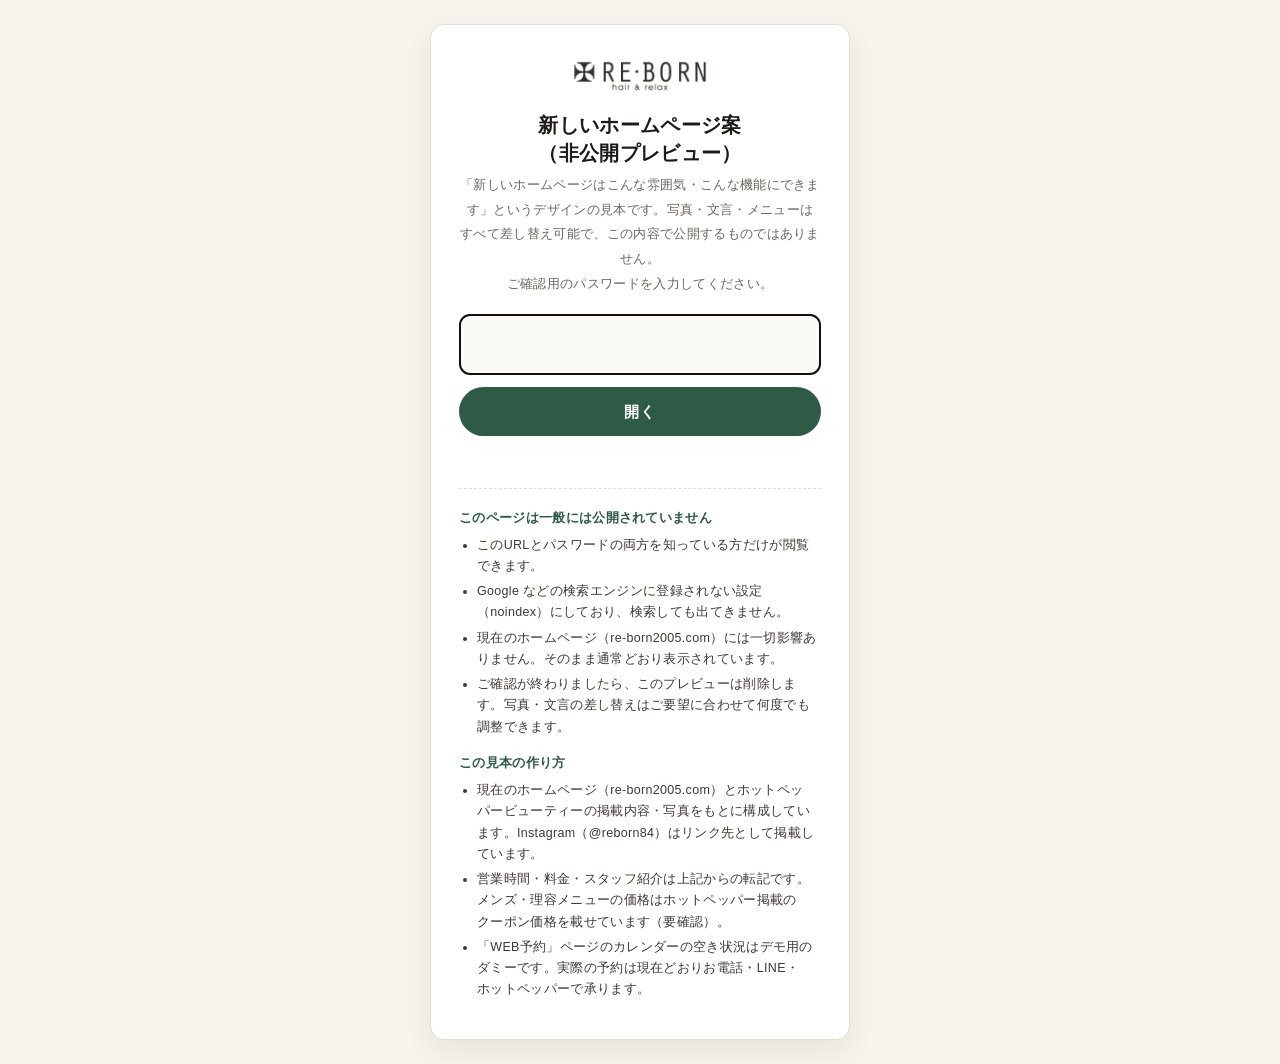
==== commit 9fda60c1: "v7.3: on-screen-only reveal fallback, orphan-line fixer, single-line buttons, wrap fixes" ====
--- a/index.html
+++ b/index.html
@@ -19,8 +19,8 @@
 <link rel="preconnect" href="https://fonts.googleapis.com">
 <link rel="preconnect" href="https://fonts.gstatic.com" crossorigin>
 <link href="https://fonts.googleapis.com/css2?family=Shippori+Mincho:wght@400;600;700&family=Noto+Sans+JP:wght@400;500;700&family=Cormorant+Garamond:ital,wght@0,500;1,500;1,600&display=swap" rel="stylesheet">
-<link rel="stylesheet" href="assets/style.css?v=14">
-<link rel="stylesheet" href="assets/motion.css?v=14">
+<link rel="stylesheet" href="assets/style.css?v=22">
+<link rel="stylesheet" href="assets/motion.css?v=22">
 <script type="application/ld+json">{
  "@context": "https://schema.org",
  "@type": [
@@ -79,9 +79,9 @@
 </header>
 <div class="drawer" id="drawer" inert>
   <a href="index.html">ホーム<small>Home</small></a><a href="menu.html">メニュー・料金<small>Menu</small></a><a href="staff.html">スタッフ<small>Staff</small></a><a href="voice.html">お客様の声<small>Voice</small></a><a href="kitsuke.html">着付け<small>Kimono</small></a><a href="faq.html">よくある質問<small>FAQ</small></a><a href="access.html">アクセス<small>Access</small></a>
-  <a href="reserve.html">WEB予約（空き状況カレンダー）<small>Reservation</small></a>
+  <a href="reserve.html">WEB予約<small>Reservation</small></a>
   <div class="cta">
-    <a class="btn btn-primary" href="reserve.html"><svg viewBox="0 0 24 24" fill="none" stroke="currentColor" stroke-width="1.8" stroke-linecap="round" stroke-linejoin="round"><rect x="3" y="4" width="18" height="18" rx="2"/><path d="M16 2v4M8 2v4M3 10h18"/></svg>WEB予約（空き状況カレンダー）</a>
+    <a class="btn btn-primary" href="reserve.html"><svg viewBox="0 0 24 24" fill="none" stroke="currentColor" stroke-width="1.8" stroke-linecap="round" stroke-linejoin="round"><rect x="3" y="4" width="18" height="18" rx="2"/><path d="M16 2v4M8 2v4M3 10h18"/></svg>空き状況を見て予約する</a>
     <a class="btn btn-line" href="https://lin.ee/s59kRdt" target="_blank" rel="noopener"><svg viewBox="0 0 24 24" fill="currentColor"><path d="M12 2C6.5 2 2 5.7 2 10.2c0 4 3.6 7.4 8.4 8.1.3.1.8.2.9.5.1.3.1.7 0 1l-.1.9c0 .3-.2 1 .9.6 1.1-.5 5.8-3.4 7.9-5.9 1.4-1.6 2-3.2 2-5.2C22 5.7 17.5 2 12 2zM8.1 12.8H6.2c-.3 0-.5-.2-.5-.5V8.6c0-.3.2-.5.5-.5s.5.2.5.5v3.2h1.4c.3 0 .5.2.5.5s-.2.5-.5.5zm1.8-.5c0 .3-.2.5-.5.5s-.5-.2-.5-.5V8.6c0-.3.2-.5.5-.5s.5.2.5.5v3.7zm4.5 0c0 .2-.1.4-.3.5h-.2c-.2 0-.3-.1-.4-.2l-1.9-2.6v2.3c0 .3-.2.5-.5.5s-.5-.2-.5-.5V8.6c0-.2.1-.4.3-.5h.2c.2 0 .3.1.4.2l1.9 2.6V8.6c0-.3.2-.5.5-.5s.5.2.5.5v3.7zm3-2.4c.3 0 .5.2.5.5s-.2.5-.5.5h-1.4v.9h1.4c.3 0 .5.2.5.5s-.2.5-.5.5h-1.9c-.3 0-.5-.2-.5-.5V8.6c0-.3.2-.5.5-.5h1.9c.3 0 .5.2.5.5s-.2.5-.5.5h-1.4v.9h1.4z"/></svg>LINEで相談・予約</a>
     <a class="btn btn-tel" href="tel:0800-800-8835"><svg viewBox="0 0 24 24" fill="none" stroke="currentColor" stroke-width="1.8" stroke-linecap="round" stroke-linejoin="round"><path d="M22 16.9v3a2 2 0 0 1-2.2 2 19.8 19.8 0 0 1-8.6-3.1 19.5 19.5 0 0 1-6-6A19.8 19.8 0 0 1 2.1 4.2 2 2 0 0 1 4.1 2h3a2 2 0 0 1 2 1.7c.1.9.4 1.8.7 2.6a2 2 0 0 1-.5 2.1L8.1 9.6a16 16 0 0 0 6 6l1.3-1.3a2 2 0 0 1 2.1-.4c.8.3 1.7.5 2.6.7a2 2 0 0 1 1.7 2z"/></svg>0800-800-8835</a>
   </div>
@@ -276,7 +276,7 @@
   <div class="wrap">
     <div class="sec-head rv"><span class="en">Style & Instagram</span><h2>スタイル・最新情報はInstagramで</h2><p>髪質改善のビフォーアフター、メンズパーマ、着付けなど最新のスタイルを日々更新しています。</p></div>
     <div class="igrid stagger"><a href="https://www.instagram.com/reborn84/" target="_blank" rel="noopener"><img src="img/style-straight.jpg" alt="髪質改善ストレート" loading="lazy"></a><a href="https://www.instagram.com/reborn84/" target="_blank" rel="noopener"><img src="img/menu-stcurl.jpg" alt="ふんわりストカール" loading="lazy"></a><a href="https://www.instagram.com/reborn84/" target="_blank" rel="noopener"><img src="img/style-mens-perm-1.jpg" alt="メンズパーマ" loading="lazy"></a><a href="https://www.instagram.com/reborn84/" target="_blank" rel="noopener"><img src="img/menu-color.jpg" alt="艶髪カラー" loading="lazy"></a><a href="https://www.instagram.com/reborn84/" target="_blank" rel="noopener"><img src="img/style-mens-fade.jpg" alt="フェードカット" loading="lazy"></a><a href="https://www.instagram.com/reborn84/" target="_blank" rel="noopener"><img src="img/style-mens-perm-2.jpg" alt="韓国風フェザーパーマ" loading="lazy"></a><a href="https://www.instagram.com/reborn84/" target="_blank" rel="noopener"><img src="img/menu-perm.jpg" alt="ふんわり小顔パーマ" loading="lazy"></a><a href="https://www.instagram.com/reborn84/" target="_blank" rel="noopener"><img src="img/style-mens-3.jpg" alt="大人メンズスタイル" loading="lazy"></a><a href="https://www.instagram.com/reborn84/" target="_blank" rel="noopener"><img src="img/kitsuke-12.jpg" alt="成人式ヘアセット" loading="lazy"></a><a href="https://www.instagram.com/reborn84/" target="_blank" rel="noopener"><img src="img/style-mens-5.jpg" alt="ウェーブパーマ" loading="lazy"></a><a href="https://www.instagram.com/reborn84/" target="_blank" rel="noopener"><img src="img/menu-harikoshi.jpg" alt="ハリコシカラー" loading="lazy"></a><a href="https://www.instagram.com/reborn84/" target="_blank" rel="noopener"><img src="img/style-mens-4.jpg" alt="ツイストパーマ" loading="lazy"></a></div>
-    <div class="more"><a class="btn btn-primary" href="https://www.instagram.com/reborn84/" target="_blank" rel="noopener"><svg viewBox="0 0 24 24" fill="none" stroke="currentColor" stroke-width="1.8" stroke-linecap="round" stroke-linejoin="round"><rect x="2" y="2" width="20" height="20" rx="5"/><circle cx="12" cy="12" r="4"/><circle cx="17.5" cy="6.5" r="1" fill="currentColor"/></svg>Instagram @reborn84 をフォロー</a></div>
+    <div class="more"><a class="btn btn-primary" href="https://www.instagram.com/reborn84/" target="_blank" rel="noopener"><svg viewBox="0 0 24 24" fill="none" stroke="currentColor" stroke-width="1.8" stroke-linecap="round" stroke-linejoin="round"><rect x="2" y="2" width="20" height="20" rx="5"/><circle cx="12" cy="12" r="4"/><circle cx="17.5" cy="6.5" r="1" fill="currentColor"/></svg>Instagramをフォロー</a></div>
   </div>
 </section>
 
@@ -310,9 +310,9 @@
   <img class="plx" src="img/interior-2.jpg" alt="" loading="lazy">
   <div class="wrap">
     <h2>ご予約・ご相談はお気軽に</h2>
-    <p>空き状況カレンダーからのWEB予約・LINE・お電話からご予約いただけます。<br>初めての方も、髪のお悩み相談だけでも大歓迎です。</p>
+    <p>空き状況カレンダーからのWEB予約・LINE・お電話からご予約いただけます。初めての方も、髪のお悩み相談だけでも大歓迎です。</p>
     <div class="cta">
-      <a class="btn btn-white" href="reserve.html"><svg viewBox="0 0 24 24" fill="none" stroke="currentColor" stroke-width="1.8" stroke-linecap="round" stroke-linejoin="round"><rect x="3" y="4" width="18" height="18" rx="2"/><path d="M16 2v4M8 2v4M3 10h18"/></svg>WEB予約（空き状況カレンダー）</a>
+      <a class="btn btn-white" href="reserve.html"><svg viewBox="0 0 24 24" fill="none" stroke="currentColor" stroke-width="1.8" stroke-linecap="round" stroke-linejoin="round"><rect x="3" y="4" width="18" height="18" rx="2"/><path d="M16 2v4M8 2v4M3 10h18"/></svg>空き状況を見て予約する</a>
       <a class="btn btn-line" href="https://lin.ee/s59kRdt" target="_blank" rel="noopener"><svg viewBox="0 0 24 24" fill="currentColor"><path d="M12 2C6.5 2 2 5.7 2 10.2c0 4 3.6 7.4 8.4 8.1.3.1.8.2.9.5.1.3.1.7 0 1l-.1.9c0 .3-.2 1 .9.6 1.1-.5 5.8-3.4 7.9-5.9 1.4-1.6 2-3.2 2-5.2C22 5.7 17.5 2 12 2zM8.1 12.8H6.2c-.3 0-.5-.2-.5-.5V8.6c0-.3.2-.5.5-.5s.5.2.5.5v3.2h1.4c.3 0 .5.2.5.5s-.2.5-.5.5zm1.8-.5c0 .3-.2.5-.5.5s-.5-.2-.5-.5V8.6c0-.3.2-.5.5-.5s.5.2.5.5v3.7zm4.5 0c0 .2-.1.4-.3.5h-.2c-.2 0-.3-.1-.4-.2l-1.9-2.6v2.3c0 .3-.2.5-.5.5s-.5-.2-.5-.5V8.6c0-.2.1-.4.3-.5h.2c.2 0 .3.1.4.2l1.9 2.6V8.6c0-.3.2-.5.5-.5s.5.2.5.5v3.7zm3-2.4c.3 0 .5.2.5.5s-.2.5-.5.5h-1.4v.9h1.4c.3 0 .5.2.5.5s-.2.5-.5.5h-1.9c-.3 0-.5-.2-.5-.5V8.6c0-.3.2-.5.5-.5h1.9c.3 0 .5.2.5.5s-.2.5-.5.5h-1.4v.9h1.4z"/></svg>LINEで相談・予約</a>
     </div>
     <a class="tel" href="tel:0800-800-8835">0800-800-8835</a>
@@ -358,7 +358,7 @@
   <a class="line" href="https://lin.ee/s59kRdt" target="_blank" rel="noopener"><svg viewBox="0 0 24 24" fill="currentColor"><path d="M12 2C6.5 2 2 5.7 2 10.2c0 4 3.6 7.4 8.4 8.1.3.1.8.2.9.5.1.3.1.7 0 1l-.1.9c0 .3-.2 1 .9.6 1.1-.5 5.8-3.4 7.9-5.9 1.4-1.6 2-3.2 2-5.2C22 5.7 17.5 2 12 2zM8.1 12.8H6.2c-.3 0-.5-.2-.5-.5V8.6c0-.3.2-.5.5-.5s.5.2.5.5v3.2h1.4c.3 0 .5.2.5.5s-.2.5-.5.5zm1.8-.5c0 .3-.2.5-.5.5s-.5-.2-.5-.5V8.6c0-.3.2-.5.5-.5s.5.2.5.5v3.7zm4.5 0c0 .2-.1.4-.3.5h-.2c-.2 0-.3-.1-.4-.2l-1.9-2.6v2.3c0 .3-.2.5-.5.5s-.5-.2-.5-.5V8.6c0-.2.1-.4.3-.5h.2c.2 0 .3.1.4.2l1.9 2.6V8.6c0-.3.2-.5.5-.5s.5.2.5.5v3.7zm3-2.4c.3 0 .5.2.5.5s-.2.5-.5.5h-1.4v.9h1.4c.3 0 .5.2.5.5s-.2.5-.5.5h-1.9c-.3 0-.5-.2-.5-.5V8.6c0-.3.2-.5.5-.5h1.9c.3 0 .5.2.5.5s-.2.5-.5.5h-1.4v.9h1.4z"/></svg><b>LINE予約</b></a>
   <a class="web" href="reserve.html"><svg viewBox="0 0 24 24" fill="none" stroke="currentColor" stroke-width="1.8" stroke-linecap="round" stroke-linejoin="round"><rect x="3" y="4" width="18" height="18" rx="2"/><path d="M16 2v4M8 2v4M3 10h18"/></svg><b>WEB予約</b></a>
 </nav>
-<script src="assets/main.js?v=14" defer></script>
-<script src="assets/motion.js?v=14" defer></script>
+<script src="assets/main.js?v=22" defer></script>
+<script src="assets/motion.js?v=22" defer></script>
 </body>
 </html>
--- a/assets/style.css
+++ b/assets/style.css
@@ -16,7 +16,8 @@
 body{margin:0;background:var(--bg);color:var(--ink);font-family:var(--sans);font-size:16px;line-height:1.9;letter-spacing:.02em;font-feature-settings:"palt"}
 img{max-width:100%;height:auto;display:block}
 a{color:inherit;text-decoration:none}
-h1,h2,h3,h4{font-family:var(--serif);font-weight:600;line-height:1.4;margin:0}
+h1,h2,h3,h4{font-family:var(--serif);font-weight:600;line-height:1.4;margin:0;text-wrap:balance;overflow-wrap:anywhere}
+p,li,dd,dt,figcaption,td,th,small,.lead,.sub,.hint,.note{text-wrap:pretty;overflow-wrap:anywhere;line-break:strict}
 p{margin:0 0 1em}
 ul{margin:0;padding:0;list-style:none}
 .wrap{max-width:var(--wrap);margin:0 auto;padding:0 20px}
@@ -54,7 +55,8 @@
 }
 
 /* buttons */
-.btn{display:inline-flex;align-items:center;justify-content:center;gap:8px;padding:14px 26px;border-radius:999px;font-weight:600;font-size:15px;letter-spacing:.06em;transition:.2s;border:1px solid transparent;cursor:pointer;font-family:var(--sans);line-height:1.3}
+.btn{display:inline-flex;align-items:center;justify-content:center;gap:8px;padding:14px 22px;border-radius:999px;font-weight:600;font-size:15px;letter-spacing:.04em;transition:.2s;border:1px solid transparent;cursor:pointer;font-family:var(--sans);line-height:1.3;white-space:nowrap;max-width:100%}
+@media (max-width:400px){.btn{font-size:14px;padding-left:16px;padding-right:16px;letter-spacing:.02em}}
 .btn-primary{background:var(--green);color:#fff}
 .btn-primary:hover{background:var(--green-d);transform:translateY(-1px)}
 .btn-outline{background:transparent;color:var(--ink);border-color:var(--ink)}
@@ -114,7 +116,7 @@
 @media (max-width:640px){.sec{padding:64px 0}.sec-head{margin-bottom:30px}.sec-head h2{font-size:23px;letter-spacing:.04em}.reason h3{font-size:20px}}
 
 /* reveal */
-.js .rv{opacity:0;transform:translateY(22px);transition:opacity .7s ease,transform .7s ease}
+.js .rv{opacity:0;transform:translateY(14px);transition:opacity .45s ease,transform .45s ease}
 .js .rv.in{opacity:1;transform:none}
 @media (prefers-reduced-motion:reduce){.js .rv{opacity:1;transform:none;transition:none}}
 
@@ -197,7 +199,8 @@
 .staff figure{margin:0;aspect-ratio:3/4;overflow:hidden;background:var(--bg3)}
 .staff figure img{width:100%;height:100%;object-fit:cover;object-position:top}
 .staff .body{padding:16px 18px 18px}
-.staff .role{font-size:12px;color:var(--gold-d);letter-spacing:.1em}
+.staff .role{font-size:12px;color:var(--gold-d);letter-spacing:.06em;white-space:nowrap;overflow:hidden;text-overflow:ellipsis}
+@media (max-width:400px){.staff .role{font-size:10.5px;letter-spacing:.02em}}
 .staff h3{font-size:18px;margin:2px 0 4px}
 .staff h3 small{font-family:var(--latin);font-style:italic;color:var(--muted);font-size:13px;margin-left:6px;font-weight:500}
 .staff p{font-size:13px;color:#3d3a34;margin:0}
@@ -272,7 +275,7 @@
 .stickybar a{display:flex;flex-direction:column;align-items:center;justify-content:center;gap:2px;color:#fff;font-size:12px;letter-spacing:.02em;padding:8px 4px;border-radius:10px;background:rgba(255,255,255,.08);min-height:52px;white-space:nowrap}
 .stickybar a svg{width:20px;height:20px}
 .stickybar a.line{background:var(--line-brand)}
-.stickybar a.web{background:var(--green)}
+.stickybar a.web{background:#f7f4ee;color:var(--ink);font-weight:700}
 .stickybar b{font-size:13px}
 @media (max-width:360px){.stickybar b{font-size:12px}}
 @media (max-width:960px){.stickybar{display:grid}}
@@ -289,7 +292,8 @@
 
 /* price tables */
 .pricegrid{display:grid;grid-template-columns:1fr 1fr;gap:40px 56px}
-.pricegroup h3{font-size:22px;letter-spacing:.06em;padding-bottom:10px;border-bottom:2px solid var(--ink);margin-bottom:6px;display:flex;align-items:baseline;gap:12px;flex-wrap:wrap}
+.pricegroup h3{font-size:22px;letter-spacing:.06em;padding-bottom:10px;border-bottom:2px solid var(--ink);margin-bottom:6px;display:block;white-space:nowrap}
+.pricegroup h3 small{margin-left:10px}
 .pricegroup h3 small{font-family:var(--latin);font-style:italic;font-size:13px;color:var(--gold-d);letter-spacing:.2em;font-weight:500}
 .pricegroup li{display:flex;justify-content:space-between;gap:16px;padding:12px 0;border-bottom:1px dashed var(--line);font-size:15px;align-items:baseline}
 .pricegroup li span{flex:1}
--- a/assets/motion.css
+++ b/assets/motion.css
@@ -1,37 +1,37 @@
 /* ===== v7: intro / motion / booking ===== */
 /* intro curtain (index only, first visit per session) */
-.intro{position:fixed;inset:0;z-index:200;background:var(--bg);display:flex;align-items:center;justify-content:center;flex-direction:column;gap:18px;transition:transform .9s cubic-bezier(.77,0,.18,1),visibility 0s .9s;will-change:transform}
-.intro img{height:38px;opacity:0;transform:translateY(8px);animation:introLogo 1s .15s cubic-bezier(.2,.7,.2,1) forwards}
-.intro .line{width:0;height:1px;background:var(--gold);animation:introLine 1.1s .5s cubic-bezier(.77,0,.18,1) forwards}
-.intro .en{font-family:var(--latin);font-style:italic;letter-spacing:.3em;font-size:12px;color:var(--gold-d);opacity:0;animation:introLogo .8s .8s forwards}
+.intro{position:fixed;inset:0;z-index:200;background:var(--bg);display:flex;align-items:center;justify-content:center;flex-direction:column;gap:18px;transition:transform .7s cubic-bezier(.77,0,.18,1),visibility 0s .7s;will-change:transform}
+.intro img{height:38px;opacity:0;transform:translateY(8px);animation:introLogo .7s .05s cubic-bezier(.2,.7,.2,1) forwards}
+.intro .line{width:0;height:1px;background:var(--gold);animation:introLine .8s .3s cubic-bezier(.77,0,.18,1) forwards}
+.intro .en{font-family:var(--latin);font-style:italic;letter-spacing:.3em;font-size:12px;color:var(--gold-d);opacity:0;animation:introLogo .6s .5s forwards}
 .intro.out{transform:translateY(-100%);visibility:hidden}
 @keyframes introLogo{to{opacity:1;transform:none}}
 @keyframes introLine{to{width:120px}}
 body.intro-lock{overflow:hidden}
 /* hero motion */
-.js .hero img.bg{transform:scale(1.12);transition:transform 9s cubic-bezier(.2,.6,.2,1)}
+.js .hero img.bg{transform:scale(1.08);transition:transform 7s cubic-bezier(.2,.6,.2,1)}
 .js .hero.live img.bg{transform:scale(1)}
-.js .hero .eyebrow,.js .hero h1,.js .hero .lead,.js .hero .badges,.js .hero .cta{opacity:0;transform:translateY(26px);transition:opacity 1s cubic-bezier(.2,.7,.2,1),transform 1s cubic-bezier(.2,.7,.2,1)}
-.js .hero.live .eyebrow{opacity:1;transform:none;transition-delay:.15s}
-.js .hero.live h1{opacity:1;transform:none;transition-delay:.3s}
-.js .hero.live .lead{opacity:1;transform:none;transition-delay:.5s}
-.js .hero.live .badges{opacity:1;transform:none;transition-delay:.65s}
-.js .hero.live .cta{opacity:1;transform:none;transition-delay:.8s}
+.js .hero .eyebrow,.js .hero h1,.js .hero .lead,.js .hero .badges,.js .hero .cta{opacity:0;transform:translateY(18px);transition:opacity .6s cubic-bezier(.2,.7,.2,1),transform .6s cubic-bezier(.2,.7,.2,1)}
+.js .hero.live .eyebrow{opacity:1;transform:none;transition-delay:.05s}
+.js .hero.live h1{opacity:1;transform:none;transition-delay:.12s}
+.js .hero.live .lead{opacity:1;transform:none;transition-delay:.2s}
+.js .hero.live .badges{opacity:1;transform:none;transition-delay:.26s}
+.js .hero.live .cta{opacity:1;transform:none;transition-delay:.32s}
 /* photo reveal: mask wipes open + image settles from a slight zoom */
-.js .rv-img{clip-path:inset(0 100% 0 0);transition:clip-path 1.1s cubic-bezier(.77,0,.18,1)}
-.js .rv-img img{transform:scale(1.15);transition:transform 1.5s cubic-bezier(.2,.7,.2,1)}
+.js .rv-img{clip-path:inset(0 100% 0 0);transition:clip-path .65s cubic-bezier(.77,0,.18,1)}
+.js .rv-img img{transform:scale(1.08);transition:transform .9s cubic-bezier(.2,.7,.2,1)}
 .js .rv-img.in{clip-path:inset(0 0 0 0)}
 .js .rv-img.in img{transform:scale(1)}
 .js .rv-img.from-right{clip-path:inset(0 0 0 100%)}
 .js .rv-img.from-up{clip-path:inset(100% 0 0 0)}
 .js .rv-img.in.from-right,.js .rv-img.in.from-up{clip-path:inset(0 0 0 0)}
 /* staggered children */
-.js .stagger>*{opacity:0;transform:translateY(18px);transition:opacity .8s cubic-bezier(.2,.7,.2,1),transform .8s cubic-bezier(.2,.7,.2,1)}
+.js .stagger>*{opacity:0;transform:translateY(12px);transition:opacity .45s cubic-bezier(.2,.7,.2,1),transform .45s cubic-bezier(.2,.7,.2,1)}
 .js .stagger.in>*{opacity:1;transform:none}
-.js .stagger.in>*:nth-child(1){transition-delay:.05s}.js .stagger.in>*:nth-child(2){transition-delay:.15s}.js .stagger.in>*:nth-child(3){transition-delay:.25s}.js .stagger.in>*:nth-child(4){transition-delay:.35s}.js .stagger.in>*:nth-child(5){transition-delay:.45s}.js .stagger.in>*:nth-child(6){transition-delay:.55s}.js .stagger.in>*:nth-child(7){transition-delay:.65s}.js .stagger.in>*:nth-child(8){transition-delay:.75s}
+.js .stagger.in>*:nth-child(1){transition-delay:0s}.js .stagger.in>*:nth-child(2){transition-delay:.05s}.js .stagger.in>*:nth-child(3){transition-delay:.1s}.js .stagger.in>*:nth-child(4){transition-delay:.15s}.js .stagger.in>*:nth-child(5){transition-delay:.2s}.js .stagger.in>*:nth-child(6){transition-delay:.25s}.js .stagger.in>*:nth-child(7){transition-delay:.3s}.js .stagger.in>*:nth-child(8){transition-delay:.35s}
 /* section eyebrow: gold rule draws in */
 .sec-head .en{position:relative;padding-left:44px}
-.sec-head .en::before{content:"";position:absolute;left:0;top:50%;height:1px;width:0;background:var(--gold);transition:width .9s .2s cubic-bezier(.77,0,.18,1)}
+.sec-head .en::before{content:"";position:absolute;left:0;top:50%;height:1px;width:0;background:var(--gold);transition:width .6s .05s cubic-bezier(.77,0,.18,1)}
 .sec-head.in .en::before,.no-js .sec-head .en::before{width:32px}
 .sec-head.center .en{padding-left:0}
 .sec-head.center .en::before{display:none}
@@ -45,6 +45,8 @@
 /* header compact on scroll */
 .header{transition:box-shadow .3s,background .3s}
 .header.scrolled{box-shadow:0 6px 24px rgba(28,27,25,.08);background:rgba(247,244,238,.97)}
+/* containers that hold a wiping photo must not fade themselves (no stacked delays) */
+.js .card.rv,.js .voice.rv,.js .staff.rv,.js .reason.rv,.js .profile.rv{opacity:1;transform:none;transition:none}
 /* card hover lift */
 .card,.voice,.staff{transition:transform .5s cubic-bezier(.2,.7,.2,1),box-shadow .5s}
 .card:hover,.voice:hover,.staff:hover{transform:translateY(-6px);box-shadow:0 22px 44px rgba(28,27,25,.12)}
@@ -75,7 +77,8 @@
 .bk-menus{display:grid;grid-template-columns:1fr 1fr;gap:10px}
 .bk-menu{display:grid;grid-template-columns:1fr auto;gap:2px 12px;text-align:left;font:inherit;background:#fbfaf7;border:1px solid #d9d2c3;border-radius:12px;padding:12px 14px;cursor:pointer;transition:.2s;color:var(--ink)}
 .bk-menu .nm{grid-column:1;font-size:14px;font-weight:600;line-height:1.5}
-.bk-menu .nm em{font-style:normal;font-size:10px;background:var(--gold-d);color:#fff;padding:1px 6px;border-radius:3px;margin-left:6px;vertical-align:middle}
+.bk-menu .nm em{font-style:normal;font-size:10px;background:var(--gold-d);color:#fff;padding:1px 6px;border-radius:3px;display:inline-block;width:max-content;margin:2px 0 0;vertical-align:middle}
+.bk-menu .nm em::before{content:"";display:block}
 .bk-menu .pr{grid-column:2;grid-row:1;font-family:var(--latin);font-size:18px;font-weight:600;white-space:nowrap}
 .bk-menu .tm{grid-column:1/3;font-size:12px;color:var(--muted)}
 .bk-menu:hover,.bk-stylist:hover{border-color:var(--green);background:var(--green-l)}
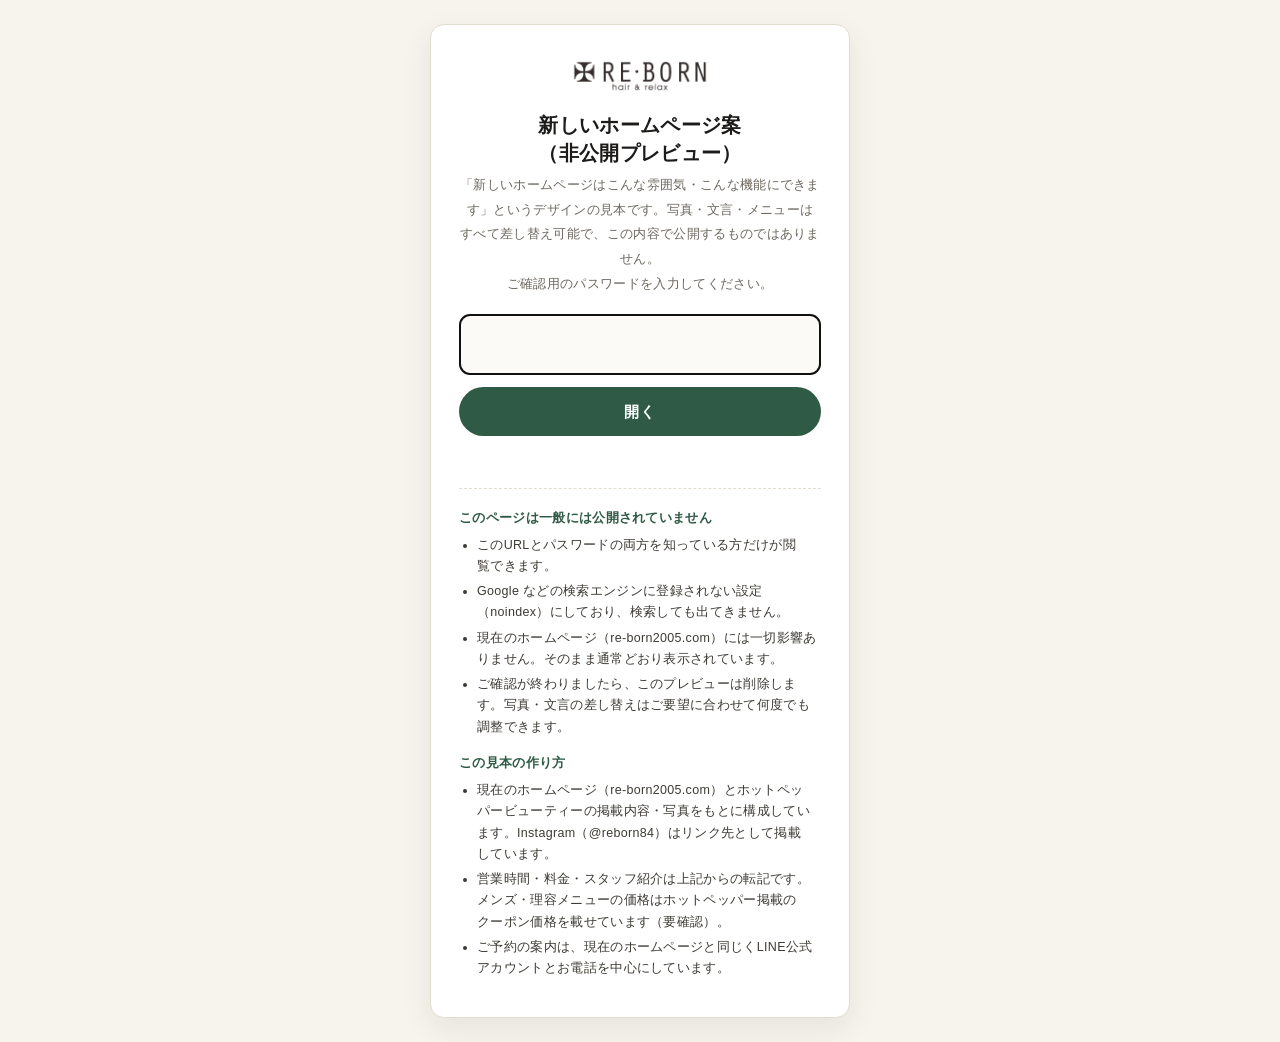
==== commit 8a565bd9: "v8: remove the calendar booking demo; reservation page now guides to LINE / phone / HotPepper - rese" ====
--- a/index.html
+++ b/index.html
@@ -4,13 +4,13 @@
 <meta charset="utf-8">
 <meta name="viewport" content="width=device-width, initial-scale=1, viewport-fit=cover">
 <title>RE・BORN hair &amp; relax｜高崎市聖石町の髪質改善が得意な美容室・理容室</title>
-<meta name="description" content="群馬県高崎市聖石町の理美容室 RE・BORN hair &amp; relax（リボーン）。創業90年・三世代で通える個室完備のリラックスサロン。髪質改善・ヘッドスパ・メンズカット・着付け。当日予約OK・駐車場10台。WEB予約・LINE予約に対応。">
+<meta name="description" content="群馬県高崎市聖石町の理美容室 RE・BORN hair &amp; relax（リボーン）。創業90年・三世代で通える個室完備のリラックスサロン。髪質改善・ヘッドスパ・メンズカット・着付け。当日予約OK・駐車場10台。LINE・お電話でご予約いただけます。">
 <meta name="robots" content="noindex,nofollow">
 <meta name="theme-color" content="#161514">
 <meta property="og:type" content="website">
 <meta property="og:site_name" content="RE・BORN hair &amp; relax">
 <meta property="og:title" content="RE・BORN hair &amp; relax｜高崎市聖石町の髪質改善が得意な美容室・理容室">
-<meta property="og:description" content="群馬県高崎市聖石町の理美容室 RE・BORN hair &amp; relax（リボーン）。創業90年・三世代で通える個室完備のリラックスサロン。髪質改善・ヘッドスパ・メンズカット・着付け。当日予約OK・駐車場10台。WEB予約・LINE予約に対応。">
+<meta property="og:description" content="群馬県高崎市聖石町の理美容室 RE・BORN hair &amp; relax（リボーン）。創業90年・三世代で通える個室完備のリラックスサロン。髪質改善・ヘッドスパ・メンズカット・着付け。当日予約OK・駐車場10台。LINE・お電話でご予約いただけます。">
 <meta property="og:url" content="https://eurekastudio5.github.io/rb-salon-mock-2026/index.html">
 <meta property="og:image" content="https://eurekastudio5.github.io/rb-salon-mock-2026/img/og-image.jpg">
 <meta property="og:locale" content="ja_JP">
@@ -19,8 +19,8 @@
 <link rel="preconnect" href="https://fonts.googleapis.com">
 <link rel="preconnect" href="https://fonts.gstatic.com" crossorigin>
 <link href="https://fonts.googleapis.com/css2?family=Shippori+Mincho:wght@400;600;700&family=Noto+Sans+JP:wght@400;500;700&family=Cormorant+Garamond:ital,wght@0,500;1,500;1,600&display=swap" rel="stylesheet">
-<link rel="stylesheet" href="assets/style.css?v=22">
-<link rel="stylesheet" href="assets/motion.css?v=22">
+<link rel="stylesheet" href="assets/style.css?v=24">
+<link rel="stylesheet" href="assets/motion.css?v=24">
 <script type="application/ld+json">{
  "@context": "https://schema.org",
  "@type": [
@@ -73,15 +73,15 @@
 <header class="header">
   <div class="wrap">
     <a class="brand" href="index.html" aria-label="RE・BORN hair & relax ホーム"><img src="img/logo.png" alt="RE・BORN hair &amp; relax" width="320" height="72"><small>Takasaki</small></a>
-    <nav class="nav" aria-label="メインメニュー"><a href="index.html" aria-current="page">ホーム</a><a href="menu.html">メニュー・料金</a><a href="staff.html">スタッフ</a><a href="voice.html">お客様の声</a><a href="kitsuke.html">着付け</a><a href="faq.html">よくある質問</a><a href="access.html">アクセス</a><a class="btn btn-primary btn-sm" href="reserve.html"><svg viewBox="0 0 24 24" fill="none" stroke="currentColor" stroke-width="1.8" stroke-linecap="round" stroke-linejoin="round"><rect x="3" y="4" width="18" height="18" rx="2"/><path d="M16 2v4M8 2v4M3 10h18"/></svg>WEB予約</a></nav>
+    <nav class="nav" aria-label="メインメニュー"><a href="index.html" aria-current="page">ホーム</a><a href="menu.html">メニュー・料金</a><a href="staff.html">スタッフ</a><a href="voice.html">お客様の声</a><a href="kitsuke.html">着付け</a><a href="news.html">お知らせ</a><a href="faq.html">よくある質問</a><a href="access.html">アクセス</a><a class="btn btn-primary btn-sm" href="reserve.html"><svg viewBox="0 0 24 24" fill="none" stroke="currentColor" stroke-width="1.8" stroke-linecap="round" stroke-linejoin="round"><rect x="3" y="4" width="18" height="18" rx="2"/><path d="M16 2v4M8 2v4M3 10h18"/></svg>ご予約</a></nav>
     <button class="burger" aria-label="メニューを開く" aria-expanded="false" aria-controls="drawer"><span></span><span></span><span></span></button>
   </div>
 </header>
 <div class="drawer" id="drawer" inert>
-  <a href="index.html">ホーム<small>Home</small></a><a href="menu.html">メニュー・料金<small>Menu</small></a><a href="staff.html">スタッフ<small>Staff</small></a><a href="voice.html">お客様の声<small>Voice</small></a><a href="kitsuke.html">着付け<small>Kimono</small></a><a href="faq.html">よくある質問<small>FAQ</small></a><a href="access.html">アクセス<small>Access</small></a>
-  <a href="reserve.html">WEB予約<small>Reservation</small></a>
+  <a href="index.html">ホーム<small>Home</small></a><a href="menu.html">メニュー・料金<small>Menu</small></a><a href="staff.html">スタッフ<small>Staff</small></a><a href="voice.html">お客様の声<small>Voice</small></a><a href="kitsuke.html">着付け<small>Kimono</small></a><a href="news.html">お知らせ<small>News</small></a><a href="faq.html">よくある質問<small>FAQ</small></a><a href="access.html">アクセス<small>Access</small></a>
+  <a href="reserve.html">ご予約<small>Reservation</small></a>
   <div class="cta">
-    <a class="btn btn-primary" href="reserve.html"><svg viewBox="0 0 24 24" fill="none" stroke="currentColor" stroke-width="1.8" stroke-linecap="round" stroke-linejoin="round"><rect x="3" y="4" width="18" height="18" rx="2"/><path d="M16 2v4M8 2v4M3 10h18"/></svg>空き状況を見て予約する</a>
+    <a class="btn btn-primary" href="reserve.html"><svg viewBox="0 0 24 24" fill="none" stroke="currentColor" stroke-width="1.8" stroke-linecap="round" stroke-linejoin="round"><rect x="3" y="4" width="18" height="18" rx="2"/><path d="M16 2v4M8 2v4M3 10h18"/></svg>ご予約はこちら</a>
     <a class="btn btn-line" href="https://lin.ee/s59kRdt" target="_blank" rel="noopener"><svg viewBox="0 0 24 24" fill="currentColor"><path d="M12 2C6.5 2 2 5.7 2 10.2c0 4 3.6 7.4 8.4 8.1.3.1.8.2.9.5.1.3.1.7 0 1l-.1.9c0 .3-.2 1 .9.6 1.1-.5 5.8-3.4 7.9-5.9 1.4-1.6 2-3.2 2-5.2C22 5.7 17.5 2 12 2zM8.1 12.8H6.2c-.3 0-.5-.2-.5-.5V8.6c0-.3.2-.5.5-.5s.5.2.5.5v3.2h1.4c.3 0 .5.2.5.5s-.2.5-.5.5zm1.8-.5c0 .3-.2.5-.5.5s-.5-.2-.5-.5V8.6c0-.3.2-.5.5-.5s.5.2.5.5v3.7zm4.5 0c0 .2-.1.4-.3.5h-.2c-.2 0-.3-.1-.4-.2l-1.9-2.6v2.3c0 .3-.2.5-.5.5s-.5-.2-.5-.5V8.6c0-.2.1-.4.3-.5h.2c.2 0 .3.1.4.2l1.9 2.6V8.6c0-.3.2-.5.5-.5s.5.2.5.5v3.7zm3-2.4c.3 0 .5.2.5.5s-.2.5-.5.5h-1.4v.9h1.4c.3 0 .5.2.5.5s-.2.5-.5.5h-1.9c-.3 0-.5-.2-.5-.5V8.6c0-.3.2-.5.5-.5h1.9c.3 0 .5.2.5.5s-.2.5-.5.5h-1.4v.9h1.4z"/></svg>LINEで相談・予約</a>
     <a class="btn btn-tel" href="tel:0800-800-8835"><svg viewBox="0 0 24 24" fill="none" stroke="currentColor" stroke-width="1.8" stroke-linecap="round" stroke-linejoin="round"><path d="M22 16.9v3a2 2 0 0 1-2.2 2 19.8 19.8 0 0 1-8.6-3.1 19.5 19.5 0 0 1-6-6A19.8 19.8 0 0 1 2.1 4.2 2 2 0 0 1 4.1 2h3a2 2 0 0 1 2 1.7c.1.9.4 1.8.7 2.6a2 2 0 0 1-.5 2.1L8.1 9.6a16 16 0 0 0 6 6l1.3-1.3a2 2 0 0 1 2.1-.4c.8.3 1.7.5 2.6.7a2 2 0 0 1 1.7 2z"/></svg>0800-800-8835</a>
   </div>
@@ -97,7 +97,7 @@
     <p class="lead">高崎市聖石町の髪質改善が得意なリラックスサロン。高い天井と個室のある居心地のよい空間で、お子様からシニアの方、メンズまで、家族みんなの「きれい」と「かっこいい」をお手伝いします。</p>
     <ul class="badges"><li>当日予約OK</li><li>個室2部屋</li><li>お子様同伴OK</li><li>メンズ大歓迎</li><li>駐車場10台</li><li>バリアフリー</li></ul>
     <div class="cta">
-      <a class="btn btn-primary" href="reserve.html"><svg viewBox="0 0 24 24" fill="none" stroke="currentColor" stroke-width="1.8" stroke-linecap="round" stroke-linejoin="round"><rect x="3" y="4" width="18" height="18" rx="2"/><path d="M16 2v4M8 2v4M3 10h18"/></svg>空き状況を見て予約する</a>
+      <a class="btn btn-primary" href="reserve.html"><svg viewBox="0 0 24 24" fill="none" stroke="currentColor" stroke-width="1.8" stroke-linecap="round" stroke-linejoin="round"><rect x="3" y="4" width="18" height="18" rx="2"/><path d="M16 2v4M8 2v4M3 10h18"/></svg>ご予約はこちら</a>
       <a class="btn btn-line" href="https://lin.ee/s59kRdt" target="_blank" rel="noopener"><svg viewBox="0 0 24 24" fill="currentColor"><path d="M12 2C6.5 2 2 5.7 2 10.2c0 4 3.6 7.4 8.4 8.1.3.1.8.2.9.5.1.3.1.7 0 1l-.1.9c0 .3-.2 1 .9.6 1.1-.5 5.8-3.4 7.9-5.9 1.4-1.6 2-3.2 2-5.2C22 5.7 17.5 2 12 2zM8.1 12.8H6.2c-.3 0-.5-.2-.5-.5V8.6c0-.3.2-.5.5-.5s.5.2.5.5v3.2h1.4c.3 0 .5.2.5.5s-.2.5-.5.5zm1.8-.5c0 .3-.2.5-.5.5s-.5-.2-.5-.5V8.6c0-.3.2-.5.5-.5s.5.2.5.5v3.7zm4.5 0c0 .2-.1.4-.3.5h-.2c-.2 0-.3-.1-.4-.2l-1.9-2.6v2.3c0 .3-.2.5-.5.5s-.5-.2-.5-.5V8.6c0-.2.1-.4.3-.5h.2c.2 0 .3.1.4.2l1.9 2.6V8.6c0-.3.2-.5.5-.5s.5.2.5.5v3.7zm3-2.4c.3 0 .5.2.5.5s-.2.5-.5.5h-1.4v.9h1.4c.3 0 .5.2.5.5s-.2.5-.5.5h-1.9c-.3 0-.5-.2-.5-.5V8.6c0-.3.2-.5.5-.5h1.9c.3 0 .5.2.5.5s-.2.5-.5.5h-1.4v.9h1.4z"/></svg>LINEで相談・予約</a>
       <a class="btn btn-white" href="tel:0800-800-8835"><svg viewBox="0 0 24 24" fill="none" stroke="currentColor" stroke-width="1.8" stroke-linecap="round" stroke-linejoin="round"><path d="M22 16.9v3a2 2 0 0 1-2.2 2 19.8 19.8 0 0 1-8.6-3.1 19.5 19.5 0 0 1-6-6A19.8 19.8 0 0 1 2.1 4.2 2 2 0 0 1 4.1 2h3a2 2 0 0 1 2 1.7c.1.9.4 1.8.7 2.6a2 2 0 0 1-.5 2.1L8.1 9.6a16 16 0 0 0 6 6l1.3-1.3a2 2 0 0 1 2.1-.4c.8.3 1.7.5 2.6.7a2 2 0 0 1 1.7 2z"/></svg>0800-800-8835</a>
     </div>
@@ -114,6 +114,13 @@
     <div class="cell"><svg viewBox="0 0 24 24" fill="none" stroke="currentColor" stroke-width="1.8" stroke-linecap="round" stroke-linejoin="round"><path d="M22 16.9v3a2 2 0 0 1-2.2 2 19.8 19.8 0 0 1-8.6-3.1 19.5 19.5 0 0 1-6-6A19.8 19.8 0 0 1 2.1 4.2 2 2 0 0 1 4.1 2h3a2 2 0 0 1 2 1.7c.1.9.4 1.8.7 2.6a2 2 0 0 1-.5 2.1L8.1 9.6a16 16 0 0 0 6 6l1.3-1.3a2 2 0 0 1 2.1-.4c.8.3 1.7.5 2.6.7a2 2 0 0 1 1.7 2z"/></svg><div><b>Tel</b><a class="tel" href="tel:0800-800-8835">0800-800-8835</a><span>タップで発信できます</span></div></div>
   </div>
 </div>
+
+<section class="sec alt" style="padding:56px 0">
+  <div class="wrap">
+    <div class="newshead"><span class="en">News</span><h2>お知らせ</h2><a href="news.html">すべて見る →</a></div>
+    <div class="newsrow stagger"><article class="news"><figure class="rv-img"><img src="img/room-new.jpg" alt="" loading="lazy"></figure><div class="body"><div class="nmeta"><time datetime="2026-09-10">2026.09.10</time><span class="cat">お知らせ</span></div><h3>店内を一部改装しました</h3><p>シャンプー台と個室を新しくしました。より落ち着いてお過ごしいただける空間になりましたので、ぜひご来店ください。</p></div></article><article class="news"><figure class="rv-img"><img src="img/style-mens-perm-2.jpg" alt="" loading="lazy"></figure><div class="body"><div class="nmeta"><time datetime="2026-09-01">2026.09.01</time><span class="cat">メニュー</span></div><h3>韓国風フェザーパーマ、はじめました</h3><p>トレンドのフェザーパーマが新登場。メンズカット＋フェザーパーマ＋シェービング＋眉カットのセットでご案内しています。</p></div></article><article class="news"><figure class="rv-img"><img src="img/kitsuke-12.jpg" alt="" loading="lazy"></figure><div class="body"><div class="nmeta"><time datetime="2026-01-12">2026.01.12</time><span class="cat">成人式</span></div><h3>2026年 成人式のヘアセット・着付け</h3><p>今年もたくさんの新成人の皆さまをお手伝いしました。ヘアセットと着付けの一部をご紹介します。</p></div></article></div>
+  </div>
+</section>
 
 <section class="sec">
   <div class="wrap">
@@ -191,7 +198,7 @@
     <div class="price"><s>通常 25,000円</s><b>¥23,000</b><em>初回限定</em></div>
     <p>柔らかストレートエステで髪質改善した後、毛先にふんわりカールをデザインします。顔まわりに動きが出ることで、女性らしいとても優しい印象になります。雑誌で人気のモテ髪度NO1メニューです。</p>
     <div class="meta"><span>⏱ 3〜3.5時間</span><span>含：ストレート＆カール／カット／シャンプー／ブロー／スタイリング</span></div>
-    <a class="go" href="reserve.html">空き状況を見て予約する →</a>
+    <a class="go" href="reserve.html">ご予約はこちら →</a>
   </div>
 </article>
 <article class="card rv">
@@ -201,7 +208,7 @@
     <div class="price"><s>通常 22,999円</s><b>¥21,000</b><em>初回限定</em></div>
     <p>日本人のなんと約7割がくせ毛と言われているのをご存知ですか？そんな日本人特有のお悩みである、艶がなく広がり易いといった方にオススメです。今注目の髪質改善ストレートで、自然な艶と柔らかい髪へ導きます。永遠の憧れヘアをお手伝いいたします。</p>
     <div class="meta"><span>⏱ 2.5〜3時間</span><span>含：ストレート／カット／シャンプー／ブロー／スタイリング</span></div>
-    <a class="go" href="reserve.html">空き状況を見て予約する →</a>
+    <a class="go" href="reserve.html">ご予約はこちら →</a>
   </div>
 </article>
 <article class="card rv">
@@ -211,7 +218,7 @@
     <div class="price"><s>通常 22,000円</s><b>¥19,999</b><em>初回限定</em></div>
     <p>トップにボリュームが欲しい方にオススメです。修復ハリコシカラーと同時に、根元から自然なボリュームを叶えます。トップが3cm高くなると小顔効果もバッチリ。カラーとパーマを短時間で同時に行う当店オススメのメニューです。</p>
     <div class="meta"><span>⏱ 2〜2.5時間</span><span>含：髪修復カラー／ふんわりパーマ／カット／シャンプー／ブロー／スタイリング</span></div>
-    <a class="go" href="reserve.html">空き状況を見て予約する →</a>
+    <a class="go" href="reserve.html">ご予約はこちら →</a>
   </div>
 </article></div>
     <div class="more"><a class="btn btn-outline" href="menu.html">メニュー・料金をすべて見る</a></div>
@@ -310,9 +317,9 @@
   <img class="plx" src="img/interior-2.jpg" alt="" loading="lazy">
   <div class="wrap">
     <h2>ご予約・ご相談はお気軽に</h2>
-    <p>空き状況カレンダーからのWEB予約・LINE・お電話からご予約いただけます。初めての方も、髪のお悩み相談だけでも大歓迎です。</p>
+    <p>ご予約は、LINE公式アカウントまたはお電話で承ります。初めての方も、髪のお悩み相談だけでも大歓迎です。</p>
     <div class="cta">
-      <a class="btn btn-white" href="reserve.html"><svg viewBox="0 0 24 24" fill="none" stroke="currentColor" stroke-width="1.8" stroke-linecap="round" stroke-linejoin="round"><rect x="3" y="4" width="18" height="18" rx="2"/><path d="M16 2v4M8 2v4M3 10h18"/></svg>空き状況を見て予約する</a>
+      <a class="btn btn-white" href="reserve.html"><svg viewBox="0 0 24 24" fill="none" stroke="currentColor" stroke-width="1.8" stroke-linecap="round" stroke-linejoin="round"><rect x="3" y="4" width="18" height="18" rx="2"/><path d="M16 2v4M8 2v4M3 10h18"/></svg>ご予約はこちら</a>
       <a class="btn btn-line" href="https://lin.ee/s59kRdt" target="_blank" rel="noopener"><svg viewBox="0 0 24 24" fill="currentColor"><path d="M12 2C6.5 2 2 5.7 2 10.2c0 4 3.6 7.4 8.4 8.1.3.1.8.2.9.5.1.3.1.7 0 1l-.1.9c0 .3-.2 1 .9.6 1.1-.5 5.8-3.4 7.9-5.9 1.4-1.6 2-3.2 2-5.2C22 5.7 17.5 2 12 2zM8.1 12.8H6.2c-.3 0-.5-.2-.5-.5V8.6c0-.3.2-.5.5-.5s.5.2.5.5v3.2h1.4c.3 0 .5.2.5.5s-.2.5-.5.5zm1.8-.5c0 .3-.2.5-.5.5s-.5-.2-.5-.5V8.6c0-.3.2-.5.5-.5s.5.2.5.5v3.7zm4.5 0c0 .2-.1.4-.3.5h-.2c-.2 0-.3-.1-.4-.2l-1.9-2.6v2.3c0 .3-.2.5-.5.5s-.5-.2-.5-.5V8.6c0-.2.1-.4.3-.5h.2c.2 0 .3.1.4.2l1.9 2.6V8.6c0-.3.2-.5.5-.5s.5.2.5.5v3.7zm3-2.4c.3 0 .5.2.5.5s-.2.5-.5.5h-1.4v.9h1.4c.3 0 .5.2.5.5s-.2.5-.5.5h-1.9c-.3 0-.5-.2-.5-.5V8.6c0-.3.2-.5.5-.5h1.9c.3 0 .5.2.5.5s-.2.5-.5.5h-1.4v.9h1.4z"/></svg>LINEで相談・予約</a>
     </div>
     <a class="tel" href="tel:0800-800-8835">0800-800-8835</a>
@@ -338,7 +345,7 @@
       </div>
       <div>
         <h4>Menu</h4>
-        <ul><li><a href="index.html">ホーム</a></li><li><a href="menu.html">メニュー・料金</a></li><li><a href="staff.html">スタッフ</a></li><li><a href="voice.html">お客様の声</a></li><li><a href="kitsuke.html">着付け</a></li><li><a href="faq.html">よくある質問</a></li><li><a href="access.html">アクセス</a></li><li><a href="reserve.html">WEB予約</a></li></ul>
+        <ul><li><a href="index.html">ホーム</a></li><li><a href="menu.html">メニュー・料金</a></li><li><a href="staff.html">スタッフ</a></li><li><a href="voice.html">お客様の声</a></li><li><a href="kitsuke.html">着付け</a></li><li><a href="news.html">お知らせ</a></li><li><a href="faq.html">よくある質問</a></li><li><a href="access.html">アクセス</a></li><li><a href="reserve.html">ご予約</a></li></ul>
       </div>
       <div>
         <h4>Links</h4>
@@ -356,9 +363,9 @@
 <nav class="stickybar" aria-label="予約・お問い合わせ">
   <a href="tel:0800-800-8835"><svg viewBox="0 0 24 24" fill="none" stroke="currentColor" stroke-width="1.8" stroke-linecap="round" stroke-linejoin="round"><path d="M22 16.9v3a2 2 0 0 1-2.2 2 19.8 19.8 0 0 1-8.6-3.1 19.5 19.5 0 0 1-6-6A19.8 19.8 0 0 1 2.1 4.2 2 2 0 0 1 4.1 2h3a2 2 0 0 1 2 1.7c.1.9.4 1.8.7 2.6a2 2 0 0 1-.5 2.1L8.1 9.6a16 16 0 0 0 6 6l1.3-1.3a2 2 0 0 1 2.1-.4c.8.3 1.7.5 2.6.7a2 2 0 0 1 1.7 2z"/></svg><b>電話する</b></a>
   <a class="line" href="https://lin.ee/s59kRdt" target="_blank" rel="noopener"><svg viewBox="0 0 24 24" fill="currentColor"><path d="M12 2C6.5 2 2 5.7 2 10.2c0 4 3.6 7.4 8.4 8.1.3.1.8.2.9.5.1.3.1.7 0 1l-.1.9c0 .3-.2 1 .9.6 1.1-.5 5.8-3.4 7.9-5.9 1.4-1.6 2-3.2 2-5.2C22 5.7 17.5 2 12 2zM8.1 12.8H6.2c-.3 0-.5-.2-.5-.5V8.6c0-.3.2-.5.5-.5s.5.2.5.5v3.2h1.4c.3 0 .5.2.5.5s-.2.5-.5.5zm1.8-.5c0 .3-.2.5-.5.5s-.5-.2-.5-.5V8.6c0-.3.2-.5.5-.5s.5.2.5.5v3.7zm4.5 0c0 .2-.1.4-.3.5h-.2c-.2 0-.3-.1-.4-.2l-1.9-2.6v2.3c0 .3-.2.5-.5.5s-.5-.2-.5-.5V8.6c0-.2.1-.4.3-.5h.2c.2 0 .3.1.4.2l1.9 2.6V8.6c0-.3.2-.5.5-.5s.5.2.5.5v3.7zm3-2.4c.3 0 .5.2.5.5s-.2.5-.5.5h-1.4v.9h1.4c.3 0 .5.2.5.5s-.2.5-.5.5h-1.9c-.3 0-.5-.2-.5-.5V8.6c0-.3.2-.5.5-.5h1.9c.3 0 .5.2.5.5s-.2.5-.5.5h-1.4v.9h1.4z"/></svg><b>LINE予約</b></a>
-  <a class="web" href="reserve.html"><svg viewBox="0 0 24 24" fill="none" stroke="currentColor" stroke-width="1.8" stroke-linecap="round" stroke-linejoin="round"><rect x="3" y="4" width="18" height="18" rx="2"/><path d="M16 2v4M8 2v4M3 10h18"/></svg><b>WEB予約</b></a>
+  <a class="web" href="reserve.html"><svg viewBox="0 0 24 24" fill="none" stroke="currentColor" stroke-width="1.8" stroke-linecap="round" stroke-linejoin="round"><rect x="3" y="4" width="18" height="18" rx="2"/><path d="M16 2v4M8 2v4M3 10h18"/></svg><b>ご予約</b></a>
 </nav>
-<script src="assets/main.js?v=22" defer></script>
-<script src="assets/motion.js?v=22" defer></script>
+<script src="assets/main.js?v=24" defer></script>
+<script src="assets/motion.js?v=24" defer></script>
 </body>
 </html>
--- a/assets/style.css
+++ b/assets/style.css
@@ -273,6 +273,7 @@
 /* mobile sticky bar */
 .stickybar{position:fixed;left:0;right:0;bottom:0;z-index:60;display:none;grid-template-columns:1fr 1fr 1.3fr;background:rgba(22,21,20,.96);backdrop-filter:blur(8px);padding:8px 8px calc(8px + env(safe-area-inset-bottom));gap:8px}
 .stickybar a{display:flex;flex-direction:column;align-items:center;justify-content:center;gap:2px;color:#fff;font-size:12px;letter-spacing:.02em;padding:8px 4px;border-radius:10px;background:rgba(255,255,255,.08);min-height:52px;white-space:nowrap}
+.stickybar.two{grid-template-columns:1fr 1fr}
 .stickybar a svg{width:20px;height:20px}
 .stickybar a.line{background:var(--line-brand)}
 .stickybar a.web{background:#f7f4ee;color:var(--ink);font-weight:700}
--- a/assets/motion.css
+++ b/assets/motion.css
@@ -1,4 +1,4 @@
-/* ===== v7: intro / motion / booking ===== */
+/* ===== v7: intro / motion ===== */
 /* intro curtain (index only, first visit per session) */
 .intro{position:fixed;inset:0;z-index:200;background:var(--bg);display:flex;align-items:center;justify-content:center;flex-direction:column;gap:18px;transition:transform .7s cubic-bezier(.77,0,.18,1),visibility 0s .7s;will-change:transform}
 .intro img{height:38px;opacity:0;transform:translateY(8px);animation:introLogo .7s .05s cubic-bezier(.2,.7,.2,1) forwards}
@@ -60,75 +60,6 @@
   .marquee .track{animation:none}
 }
 
-/* ===== booking (calendar) ===== */
-.bk{background:#fff;border:1px solid var(--line);border-radius:var(--radius);box-shadow:var(--shadow);padding:26px;min-width:0}
-.bk *{min-width:0}
-.bk-steps{display:grid;grid-template-columns:repeat(5,1fr);gap:4px;margin:0 0 26px;padding:0;list-style:none}
-.bk-steps li{text-align:center;font-size:11px;color:var(--muted);position:relative;padding-top:30px;letter-spacing:.02em}
-.bk-steps li .n{position:absolute;top:0;left:50%;transform:translateX(-50%);width:24px;height:24px;border-radius:50%;border:1px solid var(--line);background:#fff;font-family:var(--latin);font-size:13px;line-height:22px;color:var(--muted);z-index:1}
-.bk-steps li::before{content:"";position:absolute;top:12px;left:-50%;right:50%;height:1px;background:var(--line);z-index:0}
-.bk-steps li:first-child::before{display:none}
-.bk-steps li.done .n,.bk-steps li.now .n{background:var(--green);color:#fff;border-color:var(--green)}
-.bk-steps li.done::before,.bk-steps li.now::before{background:var(--green)}
-.bk-steps li.now .t{color:var(--ink);font-weight:600}
-.bk-h{font-size:22px;letter-spacing:.04em;margin-bottom:6px;outline:none}
-.bk-p{font-size:13px;color:var(--muted);margin-bottom:18px}
-.bk-g{font-size:14px;letter-spacing:.1em;color:var(--gold-d);margin:18px 0 10px;font-family:var(--sans);font-weight:600}
-.bk-menus{display:grid;grid-template-columns:1fr 1fr;gap:10px}
-.bk-menu{display:grid;grid-template-columns:1fr auto;gap:2px 12px;text-align:left;font:inherit;background:#fbfaf7;border:1px solid #d9d2c3;border-radius:12px;padding:12px 14px;cursor:pointer;transition:.2s;color:var(--ink)}
-.bk-menu .nm{grid-column:1;font-size:14px;font-weight:600;line-height:1.5}
-.bk-menu .nm em{font-style:normal;font-size:10px;background:var(--gold-d);color:#fff;padding:1px 6px;border-radius:3px;display:inline-block;width:max-content;margin:2px 0 0;vertical-align:middle}
-.bk-menu .nm em::before{content:"";display:block}
-.bk-menu .pr{grid-column:2;grid-row:1;font-family:var(--latin);font-size:18px;font-weight:600;white-space:nowrap}
-.bk-menu .tm{grid-column:1/3;font-size:12px;color:var(--muted)}
-.bk-menu:hover,.bk-stylist:hover{border-color:var(--green);background:var(--green-l)}
-.bk-menu.sel,.bk-stylist.sel{border-color:var(--green);box-shadow:0 0 0 2px var(--green) inset}
-.bk-stylists{display:grid;grid-template-columns:repeat(3,1fr);gap:10px}
-.bk-stylist{font:inherit;background:#fbfaf7;border:1px solid #d9d2c3;border-radius:12px;padding:14px 10px;cursor:pointer;display:flex;flex-direction:column;align-items:center;gap:6px;color:var(--ink);transition:.2s}
-.bk-stylist img,.bk-stylist .ph{width:64px;height:64px;border-radius:50%;object-fit:cover;object-position:top;background:var(--green-l);display:grid;place-items:center;color:var(--green);font-size:22px}
-.bk-stylist .nm{font-size:14px;font-weight:600}
-.bk-stylist .rl{font-size:11px;color:var(--muted)}
-.bk-summary{background:var(--green-l);border-radius:10px;padding:12px 16px;margin:0 0 18px;font-size:13px}
-.bk-summary b{color:var(--green);font-size:12px;letter-spacing:.1em;display:block;margin-bottom:4px}
-.bk-summary dl{margin:0;display:grid;grid-template-columns:auto 1fr;gap:2px 12px}
-.bk-summary dt{color:var(--muted)}.bk-summary dd{margin:0}
-.bk-cal table{width:100%;border-collapse:separate;border-spacing:4px;table-layout:fixed}
-.bk-calhead{display:flex;align-items:center;justify-content:space-between;margin-bottom:8px}
-.bk-calhead b{font-family:var(--serif);font-size:18px}
-.bk-calhead .nav{font:inherit;font-size:22px;background:#fff;border:1px solid var(--line);border-radius:50%;width:38px;height:38px;cursor:pointer;line-height:1}
-.bk-calhead .nav[disabled]{opacity:.3;cursor:default}
-.bk-cal th{font-size:11px;color:var(--muted);font-weight:500;padding:4px 0}
-.bk-cal th.sun{color:#c0392b}.bk-cal th.sat{color:#2c5fa8}
-.bk-cal td{padding:0;text-align:center}
-.bk-cal td>button,.bk-cal td>div{width:100%;aspect-ratio:1;border-radius:10px;border:1px solid transparent;background:transparent;font:inherit;display:flex;flex-direction:column;align-items:center;justify-content:center;gap:0;line-height:1.1;padding:0}
-.bk-cal td>button{cursor:pointer;background:#fbfaf7;border-color:#e6e0d3;color:var(--ink)}
-.bk-cal td>button:hover{background:var(--green-l);border-color:var(--green)}
-.bk-cal td b{font-size:14px;font-weight:600}
-.bk-cal td span{font-size:12px}
-.bk-cal td.st-many span{color:var(--green)}.bk-cal td.st-some span{color:#2c5fa8}.bk-cal td.st-few span{color:#c98a1b}
-.bk-cal td.st-full>div,.bk-cal td.st-closed>div,.bk-cal td.st-na>div{color:#b9b3a6}
-.bk-cal td.st-na>div{opacity:.35}
-.bk-cal td.sel>button{background:var(--green);color:#fff;border-color:var(--green)}
-.bk-cal td.sel>button span{color:#fff}
-.bk-cal td.today>button b::after,.bk-cal td.today>div b::after{content:"";display:block;width:4px;height:4px;border-radius:50%;background:var(--gold);margin:2px auto 0}
-.bk-legend{font-size:11px;color:var(--muted);margin:10px 0 0;line-height:1.8}
-.bk-slots{display:grid;grid-template-columns:repeat(5,1fr);gap:8px}
-.bk-slots .slot{font:inherit;font-size:14px;padding:10px 4px;border-radius:10px;border:1px solid #d9d2c3;background:#fbfaf7;cursor:pointer;text-align:center;color:var(--ink);transition:.15s}
-.bk-slots .slot:hover{background:var(--green-l);border-color:var(--green)}
-.bk-slots .slot.sel{background:var(--green);color:#fff;border-color:var(--green)}
-.bk-slots .slot.ng{color:#c4bdb0;background:transparent;border-color:#eee8dc;cursor:default;text-decoration:line-through}
-.bk-note{font-size:12px;color:var(--muted);margin:12px 0 0;line-height:1.7}
-.bk-form .actions,.bk-confirm .actions,.bk-done .actions{display:grid;gap:10px;margin-top:18px}
-.bk-confirm table{width:100%;border-collapse:collapse;font-size:15px}
-.bk-confirm th{text-align:left;width:120px;padding:10px 0;color:var(--muted);font-weight:500;border-bottom:1px dashed var(--line);vertical-align:top}
-.bk-confirm td{padding:10px 0;border-bottom:1px dashed var(--line)}
-.bk-foot{margin-top:22px;padding-top:16px;border-top:1px solid var(--line);display:flex;justify-content:space-between}
-.bk-done{text-align:center}
-.bk-done .mark{width:64px;height:64px;border-radius:50%;background:var(--green);color:#fff;font-size:30px;display:grid;place-items:center;margin:6px auto 14px}
-.bk-done .bk-p{font-size:15px;color:var(--ink)}
-.bk-done .bk-p b{font-family:var(--latin);font-size:22px;color:var(--green)}
-@media (max-width:640px){.bk{padding:18px 14px}.bk-menus{grid-template-columns:1fr}.bk-stylists{grid-template-columns:repeat(2,1fr)}.bk-slots{grid-template-columns:repeat(4,1fr)}.bk-steps li .t{font-size:10px}.bk-cal table{border-spacing:2px}.bk-cal td b{font-size:13px}}
-
 /* before / after */
 .ba{display:grid;grid-template-columns:repeat(4,1fr);gap:18px}
 .ba-item{margin:0;background:#fff;border:1px solid var(--line);border-radius:var(--radius);overflow:hidden;box-shadow:var(--shadow)}
@@ -139,3 +70,23 @@
 .ba-item::before{content:"Before";position:absolute;left:10px;top:10px;font-family:var(--latin);font-style:italic;font-size:12px;letter-spacing:.1em;background:rgba(22,21,20,.6);color:#fff;padding:2px 8px;border-radius:3px}
 .ba-item::after{content:"After";position:absolute;right:10px;top:10px;font-family:var(--latin);font-style:italic;font-size:12px;letter-spacing:.1em;background:var(--green);color:#fff;padding:2px 8px;border-radius:3px}
 @media (max-width:860px){.ba{grid-template-columns:1fr 1fr;gap:12px}}
+
+/* news */
+.newshead{display:flex;align-items:baseline;gap:16px;margin-bottom:22px;flex-wrap:wrap}
+.newshead .en{font-family:var(--latin);font-style:italic;letter-spacing:.22em;font-size:14px;color:var(--gold-d)}
+.newshead h2{font-size:24px;letter-spacing:.06em}
+.newshead a{margin-left:auto;font-size:13px;color:var(--green);text-decoration:underline}
+.newsrow{display:grid;grid-template-columns:repeat(3,1fr);gap:18px}
+.newslist{display:grid;gap:18px;max-width:820px;margin:0 auto}
+.news{background:#fff;border:1px solid var(--line);border-radius:var(--radius);overflow:hidden;box-shadow:var(--shadow);display:flex;flex-direction:column}
+.newslist .news{flex-direction:row}
+.news figure{margin:0;aspect-ratio:16/9;overflow:hidden;flex:none}
+.newslist .news figure{width:240px;aspect-ratio:4/3}
+.news figure img{width:100%;height:100%;object-fit:cover}
+.news .body{padding:16px 18px 18px}
+.nmeta{display:flex;gap:10px;align-items:center;font-size:12px;color:var(--muted);margin-bottom:6px}
+.nmeta time{font-family:var(--latin);font-size:14px;letter-spacing:.06em}
+.nmeta .cat{background:var(--green-l);color:var(--green);padding:1px 8px;border-radius:3px;font-size:11px}
+.news h2,.news h3{font-size:16px;letter-spacing:.02em;margin-bottom:6px}
+.news p{font-size:13px;color:#3d3a34;margin:0}
+@media (max-width:860px){.newsrow{grid-template-columns:1fr}.newslist .news{flex-direction:column}.newslist .news figure{width:100%;aspect-ratio:16/9}}
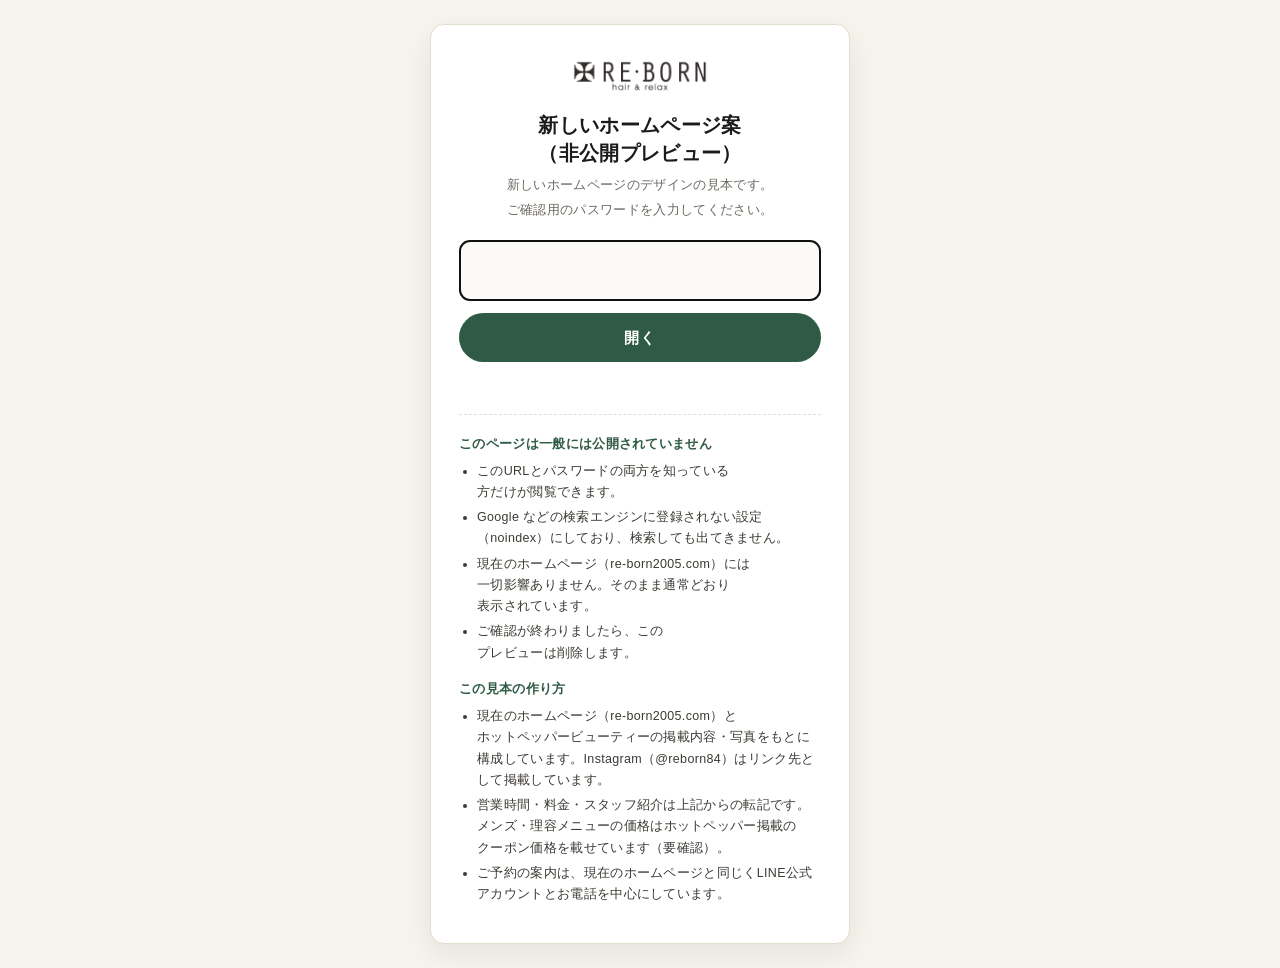
==== commit 5d6b24e4: "v8b: phrase-based line breaks on every page (no more mid-word breaks) - build.py phrase_wrap(): html" ====
--- a/index.html
+++ b/index.html
@@ -93,8 +93,8 @@
   <img class="bg" src="img/exterior.jpg" alt="RE・BORN hair & relax 店舗外観" fetchpriority="high">
   <div class="wrap">
     <div class="eyebrow">Hair &amp; Relax Salon, Takasaki</div>
-    <h1>地域に愛されて90年。<br>三世代で通える、<br>もうひとつのリビング。</h1>
-    <p class="lead">高崎市聖石町の髪質改善が得意なリラックスサロン。高い天井と個室のある居心地のよい空間で、お子様からシニアの方、メンズまで、家族みんなの「きれい」と「かっこいい」をお手伝いします。</p>
+    <h1>地域に<wbr>愛されて<wbr>90年。<br>三世代で<wbr>通える、<br>もうひとつの<wbr>リビング。</h1>
+    <p class="lead">高崎市聖石町の<wbr>髪質改善が<wbr>得意な<wbr>リラックス<wbr>サロン。<wbr>高い<wbr>天井と<wbr>個室の<wbr>ある<wbr>居心地の<wbr>よい<wbr>空間で、<wbr>お子様から<wbr>シニアの<wbr>方、<wbr>メンズまで、<wbr>家族みんなの<wbr>「きれい」と<wbr>「かっこいい」を<wbr>お手伝いします。</p>
     <ul class="badges"><li>当日予約OK</li><li>個室2部屋</li><li>お子様同伴OK</li><li>メンズ大歓迎</li><li>駐車場10台</li><li>バリアフリー</li></ul>
     <div class="cta">
       <a class="btn btn-primary" href="reserve.html"><svg viewBox="0 0 24 24" fill="none" stroke="currentColor" stroke-width="1.8" stroke-linecap="round" stroke-linejoin="round"><rect x="3" y="4" width="18" height="18" rx="2"/><path d="M16 2v4M8 2v4M3 10h18"/></svg>ご予約はこちら</a>
@@ -108,28 +108,28 @@
 <div class="marquee" aria-hidden="true"><div class="track"><span>Hair Quality Improvement</span><span>Head Spa</span><span>Men's Barber</span><span>Kimono Dressing</span><span>Private Rooms</span><span>Since 1935 in Takasaki</span><span>Hair Quality Improvement</span><span>Head Spa</span><span>Men's Barber</span><span>Kimono Dressing</span><span>Private Rooms</span><span>Since 1935 in Takasaki</span></div></div>
 <div class="infostrip">
   <div class="wrap">
-    <div class="cell"><svg viewBox="0 0 24 24" fill="none" stroke="currentColor" stroke-width="1.8" stroke-linecap="round" stroke-linejoin="round"><circle cx="12" cy="12" r="10"/><path d="M12 6v6l4 2"/></svg><div><b>Open</b><span>9:00〜18:30<br>最終受付 カット 18:30／カラー・パーマ 18:00</span></div></div>
-    <div class="cell"><svg viewBox="0 0 24 24" fill="none" stroke="currentColor" stroke-width="1.8" stroke-linecap="round" stroke-linejoin="round"><rect x="3" y="4" width="18" height="18" rx="2"/><path d="M16 2v4M8 2v4M3 10h18"/></svg><div><b>Closed</b><span>定休日：月曜日・火曜日</span></div></div>
-    <div class="cell"><svg viewBox="0 0 24 24" fill="none" stroke="currentColor" stroke-width="1.8" stroke-linecap="round" stroke-linejoin="round"><path d="M21 10c0 7-9 13-9 13S3 17 3 10a9 9 0 0 1 18 0z"/><circle cx="12" cy="10" r="3"/></svg><div><b>Access</b><span>群馬県高崎市聖石町13-1<br>高崎駅より車で3分・駐車場10台</span></div></div>
-    <div class="cell"><svg viewBox="0 0 24 24" fill="none" stroke="currentColor" stroke-width="1.8" stroke-linecap="round" stroke-linejoin="round"><path d="M22 16.9v3a2 2 0 0 1-2.2 2 19.8 19.8 0 0 1-8.6-3.1 19.5 19.5 0 0 1-6-6A19.8 19.8 0 0 1 2.1 4.2 2 2 0 0 1 4.1 2h3a2 2 0 0 1 2 1.7c.1.9.4 1.8.7 2.6a2 2 0 0 1-.5 2.1L8.1 9.6a16 16 0 0 0 6 6l1.3-1.3a2 2 0 0 1 2.1-.4c.8.3 1.7.5 2.6.7a2 2 0 0 1 1.7 2z"/></svg><div><b>Tel</b><a class="tel" href="tel:0800-800-8835">0800-800-8835</a><span>タップで発信できます</span></div></div>
+    <div class="cell"><svg viewBox="0 0 24 24" fill="none" stroke="currentColor" stroke-width="1.8" stroke-linecap="round" stroke-linejoin="round"><circle cx="12" cy="12" r="10"/><path d="M12 6v6l4 2"/></svg><div><b>Open</b><span>9:00〜18:30<br>最終受付 カット 18:30⁠／<wbr>カラー・<wbr>パーマ 18:00</span></div></div>
+    <div class="cell"><svg viewBox="0 0 24 24" fill="none" stroke="currentColor" stroke-width="1.8" stroke-linecap="round" stroke-linejoin="round"><rect x="3" y="4" width="18" height="18" rx="2"/><path d="M16 2v4M8 2v4M3 10h18"/></svg><div><b>Closed</b><span>定休日：<wbr>月曜日・<wbr>火曜日</span></div></div>
+    <div class="cell"><svg viewBox="0 0 24 24" fill="none" stroke="currentColor" stroke-width="1.8" stroke-linecap="round" stroke-linejoin="round"><path d="M21 10c0 7-9 13-9 13S3 17 3 10a9 9 0 0 1 18 0z"/><circle cx="12" cy="10" r="3"/></svg><div><b>Access</b><span>群馬県<wbr>高崎市<wbr>聖石町13-⁠1<br>高崎駅より<wbr>車で<wbr>3分・<wbr>駐車場10台</span></div></div>
+    <div class="cell"><svg viewBox="0 0 24 24" fill="none" stroke="currentColor" stroke-width="1.8" stroke-linecap="round" stroke-linejoin="round"><path d="M22 16.9v3a2 2 0 0 1-2.2 2 19.8 19.8 0 0 1-8.6-3.1 19.5 19.5 0 0 1-6-6A19.8 19.8 0 0 1 2.1 4.2 2 2 0 0 1 4.1 2h3a2 2 0 0 1 2 1.7c.1.9.4 1.8.7 2.6a2 2 0 0 1-.5 2.1L8.1 9.6a16 16 0 0 0 6 6l1.3-1.3a2 2 0 0 1 2.1-.4c.8.3 1.7.5 2.6.7a2 2 0 0 1 1.7 2z"/></svg><div><b>Tel</b><a class="tel" href="tel:0800-800-8835">0800-⁠800-⁠8835</a><span>タップで<wbr>発信できます</span></div></div>
   </div>
 </div>
 
 <section class="sec alt" style="padding:56px 0">
   <div class="wrap">
     <div class="newshead"><span class="en">News</span><h2>お知らせ</h2><a href="news.html">すべて見る →</a></div>
-    <div class="newsrow stagger"><article class="news"><figure class="rv-img"><img src="img/room-new.jpg" alt="" loading="lazy"></figure><div class="body"><div class="nmeta"><time datetime="2026-09-10">2026.09.10</time><span class="cat">お知らせ</span></div><h3>店内を一部改装しました</h3><p>シャンプー台と個室を新しくしました。より落ち着いてお過ごしいただける空間になりましたので、ぜひご来店ください。</p></div></article><article class="news"><figure class="rv-img"><img src="img/style-mens-perm-2.jpg" alt="" loading="lazy"></figure><div class="body"><div class="nmeta"><time datetime="2026-09-01">2026.09.01</time><span class="cat">メニュー</span></div><h3>韓国風フェザーパーマ、はじめました</h3><p>トレンドのフェザーパーマが新登場。メンズカット＋フェザーパーマ＋シェービング＋眉カットのセットでご案内しています。</p></div></article><article class="news"><figure class="rv-img"><img src="img/kitsuke-12.jpg" alt="" loading="lazy"></figure><div class="body"><div class="nmeta"><time datetime="2026-01-12">2026.01.12</time><span class="cat">成人式</span></div><h3>2026年 成人式のヘアセット・着付け</h3><p>今年もたくさんの新成人の皆さまをお手伝いしました。ヘアセットと着付けの一部をご紹介します。</p></div></article></div>
-  </div>
-</section>
-
-<section class="sec">
-  <div class="wrap">
-    <div class="sec-head rv"><span class="en">Concerns</span><h2>こんなお悩みありませんか？</h2></div>
+    <div class="newsrow stagger"><article class="news"><figure class="rv-img"><img src="img/room-new.jpg" alt="" loading="lazy"></figure><div class="body"><div class="nmeta"><time datetime="2026-09-10">2026.09.10</time><span class="cat">お知らせ</span></div><h3>店内を<wbr>一部改装しました</h3><p>シャンプー台と<wbr>個室を<wbr>新しくしました。<wbr>より<wbr>落ち着いて<wbr>お過ごしいただける<wbr>空間に<wbr>なりましたので、<wbr>ぜひ<wbr>ご来店ください。</p></div></article><article class="news"><figure class="rv-img"><img src="img/style-mens-perm-2.jpg" alt="" loading="lazy"></figure><div class="body"><div class="nmeta"><time datetime="2026-09-01">2026.09.01</time><span class="cat">メニュー</span></div><h3>韓国風<wbr>フェザーパーマ、<wbr>はじめました</h3><p>トレンドの<wbr>フェザーパーマが<wbr>新登場。<wbr>メンズカット＋フェザーパーマ＋シェービング＋眉<wbr>カットの<wbr>セットで<wbr>ご案内しています。</p></div></article><article class="news"><figure class="rv-img"><img src="img/kitsuke-12.jpg" alt="" loading="lazy"></figure><div class="body"><div class="nmeta"><time datetime="2026-01-12">2026.01.12</time><span class="cat">成人式</span></div><h3>2026年 成人式の<wbr>ヘアセット・<wbr>着付け</h3><p>今年も<wbr>たくさんの<wbr>新成人の<wbr>皆さまを<wbr>お手伝いしました。<wbr>ヘアセットと<wbr>着付けの<wbr>一部を<wbr>ご紹介します。</p></div></article></div>
+  </div>
+</section>
+
+<section class="sec">
+  <div class="wrap">
+    <div class="sec-head rv"><span class="en">Concerns</span><h2>こんな<wbr>お悩みありませんか？</h2></div>
     <div class="concern">
-      <ul class="list stagger"><li>最近老けて見える気がする…</li><li>ハリコシ・ボリュームがない</li><li>綺麗がもっと長持ちしてほしい</li><li>スタッフがコロコロ変わると落ち着かない</li><li>子供がいると、なかなか美容室にいけない</li><li>このまま年を取ってもこのサロンに通い続けられるのかな…</li><li>私に合うアットホームな美容室がないかしら…</li></ul>
+      <ul class="list stagger"><li>最近老けて<wbr>見える<wbr>気が<wbr>する…</li><li>ハリコシ・<wbr>ボリュームが<wbr>ない</li><li>綺麗が<wbr>もっと<wbr>長持ちして<wbr>ほしい</li><li>スタッフが<wbr>コロコロ変わると<wbr>落ち着かない</li><li>子供が<wbr>いると、<wbr>なかなか<wbr>美容室に<wbr>いけない</li><li>このまま年を<wbr>取っても<wbr>この<wbr>サロンに<wbr>通い<wbr>続けられるのかな…</li><li>私に<wbr>合う<wbr>アットホームな<wbr>美容室が<wbr>ないかしら…</li></ul>
       <div>
         <figure class="rv-img"><img src="img/collage.jpg" alt="店内の様子" loading="lazy"></figure>
-        <div class="note rv mt24">もし1つでも当てはまれば、<br>当サロンへお越しください。<small>髪質改善・ヘッドスパ・個室・三世代で通えるスタッフ。あなたの「困った」に、90年の技術と居心地で応えます。</small></div>
+        <div class="note rv mt24">もし<wbr>1つでも<wbr>当てはまれば、<br>当<wbr>サロンへ<wbr>お越しください。<wbr><small>髪質改善・<wbr>ヘッドスパ・<wbr>個室・<wbr>三世代で<wbr>通える<wbr>スタッフ。<wbr>あなたの<wbr>「困った」に、<wbr>90年の<wbr>技術と<wbr>居心地で<wbr>応えます。</small></div>
       </div>
     </div>
   </div>
@@ -141,11 +141,11 @@
       <figure class="rv-img"><img src="img/owner-work.jpg" alt="オーナー 廣上 猶造" loading="lazy"></figure>
       <div class="rv">
         <span class="sec-head"><span class="en">Greeting</span></span>
-        <h2 class="lead">高崎に4代続く、<br>創業90年の理美容室です。</h2>
+        <h2 class="lead">高崎に<wbr>4代続く、<br>創業90年の<wbr>理美容室です。</h2>
         <div class="msg">
-          <p>当店のホームページをご覧いただきありがとうございます。リボーン・オーナーの廣上です。当店は、高崎に4代続く創業90年の理美容室です。地域の皆様には長年支えて頂き、心から感謝申し上げます。</p>
-          <p>現在は娘二人も加わり、年代・性別を問わず、幅広い年代層のご要望に対応できるスタッフで営業しております。常により良いものを提供する姿勢を忘れずに、技術や接客についても、常に成長志向でチャレンジし続けております。</p>
-          <p>素敵なヘアスタイルを通し、沢山の方に笑顔をお届けできるよう、日々精進してまいります。どうぞよろしくお願いいたします。</p>
+          <p>当店の<wbr>ホームページを<wbr>ご覧いただき<wbr>ありがとう<wbr>ございます。<wbr>リボーン・<wbr>オーナーの<wbr>廣上です。<wbr>当店は、<wbr>高崎に<wbr>4代続く<wbr>創業90年の<wbr>理美容室です。<wbr>地域の<wbr>皆様には<wbr>長年支えて<wbr>頂き、<wbr>心から<wbr>感謝申し上げます。</p>
+          <p>現在は<wbr>娘二人も<wbr>加わり、<wbr>年代・<wbr>性別を<wbr>問わず、<wbr>幅広い<wbr>年代層の<wbr>ご要望に<wbr>対応できる<wbr>スタッフで<wbr>営業しております。<wbr>常に<wbr>より<wbr>良い<wbr>ものを<wbr>提供する<wbr>姿勢を<wbr>忘れずに、<wbr>技術や<wbr>接客に<wbr>ついても、<wbr>常に<wbr>成長志向で<wbr>チャレンジし続けて<wbr>おります。</p>
+          <p>素敵な<wbr>ヘアスタイルを<wbr>通し、<wbr>沢山の<wbr>方に笑顔を<wbr>お届けできる<wbr>よう、<wbr>日々精進して<wbr>まいります。<wbr>どうぞよろしく<wbr>お願いいたします。</p>
         </div>
         <div class="sign">廣上 猶造<small>サロンオーナー / Hirokami Yuzo</small></div>
       </div>
@@ -155,69 +155,69 @@
 
 <section class="sec">
   <div class="wrap">
-    <div class="sec-head rv"><span class="en">Reasons</span><h2>当サロンが選ばれる5つの理由</h2><p>居心地・設備・人・技術。長く通っていただくために、私たちが大切にしていること。</p></div>
+    <div class="sec-head rv"><span class="en">Reasons</span><h2>当<wbr>サロンが<wbr>選ばれる<wbr>5つの<wbr>理由</h2><p>居心地・<wbr>設備・<wbr>人・<wbr>技術。<wbr>長く<wbr>通っていただく<wbr>ために、<wbr>私たちが<wbr>大切に<wbr>している<wbr>こと。</p></div>
     
 <div class="reason rv">
   <figure class="rv-img"><img src="img/interior-1.jpg" alt="コンセプトは、もうひとつのリビング" loading="lazy"></figure>
-  <div><div class="num">Reason 01</div><h3>コンセプトは、もうひとつのリビング</h3><p>居心地の良い時間をお過ごしいただく為、空間作りにこだわりました。空に抜けるような高い天井、移動のないシャンプー台、大型空気清浄機完備、冬は足元から暖かい床暖房も完備しています。こだわりの極上空間であなたをお迎えいたします。</p></div>
+  <div><div class="num">Reason 01</div><h3>コンセプトは、<wbr>もうひとつの<wbr>リビング</h3><p>居心地の<wbr>良い<wbr>時間を<wbr>お過ごしいただく<wbr>為、<wbr>空間作りに<wbr>こだわりました。<wbr>空に<wbr>抜けるような<wbr>高い<wbr>天井、<wbr>移動の<wbr>ない<wbr>シャンプー台、<wbr>大型空気清浄機完備、<wbr>冬は<wbr>足元から<wbr>暖かい<wbr>床暖房も<wbr>完備しています。<wbr>こだわりの<wbr>極上空間であなたを<wbr>お迎えいたします。</p></div>
 </div>
 <div class="reason rv">
   <figure class="rv-img from-right"><img src="img/room-new.jpg" alt="バリアフリー＆個室完備" loading="lazy"></figure>
-  <div><div class="num">Reason 02</div><h3>バリアフリー＆個室完備</h3><p>店内はバリアフリーで段差もなく、車椅子、ストレッチャーの方でもご利用いただけます。また、個室も2部屋完備していますので、小さなお子様連れのママさんも安心。自慢のヘッドスパ、着付け、ブライダルシェービングも個室でゆったりお過ごしいただけます。</p></div>
+  <div><div class="num">Reason 02</div><h3>バリアフリー⁠＆個室完備</h3><p>店内は<wbr>バリアフリーで<wbr>段差も<wbr>なく、<wbr>車椅子、<wbr>ストレッチャーの<wbr>方でも<wbr>ご利用いただけます。<wbr>また、<wbr>個室も<wbr>2部屋完備していますので、<wbr>小さな<wbr>お子様連れの<wbr>ママさんも<wbr>安心。<wbr>自慢の<wbr>ヘッドスパ、<wbr>着付け、<wbr>ブライダルシェービングも<wbr>個室で<wbr>ゆったり<wbr>お過ごしいただけます。</p></div>
 </div>
 <div class="reason rv">
   <figure class="rv-img"><img src="img/staff-group.jpg" alt="優しさ溢れる女性スタッフ" loading="lazy"></figure>
-  <div><div class="num">Reason 03</div><h3>優しさ溢れる女性スタッフ</h3><p>三世代で安心して通える所以は、世代を超えた女性スタッフ。まるで昔懐かしい大家族のような明るく楽しい私たちがお出迎えいたします。「スタイリストが最後まで担当してくれるのも嬉しい！」とご好評をいただいております。</p></div>
+  <div><div class="num">Reason 03</div><h3>優しさ溢れる<wbr>女性<wbr>スタッフ</h3><p>三世代で<wbr>安心して<wbr>通える<wbr>所以は、<wbr>世代を<wbr>超えた<wbr>女性<wbr>スタッフ。<wbr>まるで<wbr>昔懐かしい<wbr>大家族のような<wbr>明るく<wbr>楽しい<wbr>私たちが<wbr>お出迎えいたします。<wbr>「スタイリストが<wbr>最後まで<wbr>担当してくれるのも<wbr>嬉しい！」と<wbr>ご好評を<wbr>いただいて<wbr>おります。</p></div>
 </div>
 <div class="reason rv">
   <figure class="rv-img from-right"><img src="img/products.jpg" alt="最新の技術や薬剤をご提供します" loading="lazy"></figure>
-  <div><div class="num">Reason 04</div><h3>最新の技術や薬剤をご提供します</h3><p>最新のデザインや技術・薬剤を求め、毎月都内まで勉強しに行くほどのこだわり。群馬県初の整体スパや髪質改善メニューなど、高崎にいながら最新のクオリティーを提供することをお約束します。年代に合わせたお悩み解決メニューでいつまでも美しく！カッコ良く！をお手伝いします。</p></div>
+  <div><div class="num">Reason 04</div><h3>最新の<wbr>技術や<wbr>薬剤を<wbr>ご提供します</h3><p>最新の<wbr>デザインや<wbr>技術・<wbr>薬剤を<wbr>求め、<wbr>毎月都内まで<wbr>勉強しに<wbr>行く<wbr>ほどの<wbr>こだわり。<wbr>群馬県初の<wbr>整体<wbr>スパや<wbr>髪質改善<wbr>メニューなど、<wbr>高崎に<wbr>いながら<wbr>最新の<wbr>クオリティーを<wbr>提供する<wbr>ことを<wbr>お約束します。<wbr>年代に<wbr>合わせた<wbr>お悩み解決<wbr>メニューで<wbr>いつまでも<wbr>美しく！<wbr>カッコ良く！を<wbr>お手伝いします。</p></div>
 </div>
 <div class="reason rv">
   <figure class="rv-img"><img src="img/mens-style.jpg" alt="メンズスタイルも得意です" loading="lazy"></figure>
-  <div><div class="num">Reason 05</div><h3>メンズスタイルも得意です</h3><p>リボーンは高崎でも珍しいユニセックスサロン。オーナー廣上は理容師免許も持ち、ツイストパーマ・フェードカット・韓国風フェザーパーマなどトレンドのメンズスタイルから、ビジネスシーンの清潔感あるスタイルまで対応します。顔そり（シェービング）の気持ち良さは、男性の至福の時間。学生さんからシニアの方まで、幼い頃連れて行ってもらった理容室の醍醐味を味わえるお店です。</p></div>
+  <div><div class="num">Reason 05</div><h3>メンズスタイルも<wbr>得意です</h3><p>リボーンは<wbr>高崎でも<wbr>珍しい<wbr>ユニセックス<wbr>サロン。<wbr>オーナー廣上は<wbr>理容師免許も<wbr>持ち、<wbr>ツイストパーマ・<wbr>フェードカット・<wbr>韓国風<wbr>フェザーパーマなど<wbr>トレンドの<wbr>メンズスタイルから、<wbr>ビジネスシーンの<wbr>清潔感ある<wbr>スタイルまで<wbr>対応します。<wbr>顔そり<wbr>（シェービング）の<wbr>気持ち良さは、<wbr>男性の<wbr>至福の<wbr>時間。<wbr>学生さんから<wbr>シニアの<wbr>方まで、<wbr>幼い<wbr>頃連れて<wbr>行って<wbr>もらった<wbr>理容室の<wbr>醍醐味を<wbr>味わえる<wbr>お店です。</p></div>
 </div>
   </div>
 </section>
 
 <section class="sec alt">
   <div class="wrap">
-    <div class="sec-head rv"><span class="en">Before / After</span><h2>髪質改善で、髪はここまで変わります</h2><p>広がり・パサつき・うねり。カラーやストレートと同時に髪質を整える当店の看板メニューの実例です。</p></div>
-    <div class="ba stagger"><figure class="ba-item"><img src="img/ba-4.jpg" alt="髪質改善ストレート ビフォーアフター" loading="lazy"><figcaption><b>髪質改善ストレート</b>広がりとパサつきが、指どおりの良いまとまる髪に</figcaption></figure><figure class="ba-item"><img src="img/ba-3.jpg" alt="髪質改善カラートリートメント ビフォーアフター" loading="lazy"><figcaption><b>髪質改善カラートリートメント</b>色を楽しみながら、艶とハリを同時に</figcaption></figure><figure class="ba-item"><img src="img/ba-2.jpg" alt="髪質改善カラー（ボブ） ビフォーアフター" loading="lazy"><figcaption><b>髪質改善カラー（ボブ）</b>ダメージ毛でも柔らかい質感に</figcaption></figure><figure class="ba-item"><img src="img/ba-1.jpg" alt="髪質改善カラートリートメント（ロング） ビフォーアフター" loading="lazy"><figcaption><b>髪質改善カラートリートメント（ロング）</b>根元から毛先までなめらかな艶</figcaption></figure></div><p class="small text-muted center" style="margin-top:14px">写真は当店のお客様の施術例（左：施術前／右：施術後）。</p>
-  </div>
-</section>
-
-<section class="sec">
-  <div class="wrap">
-    <div class="sec-head rv"><span class="en">Recommended Menu</span><h2>おすすめメニュー</h2><p>初めての方は初回限定価格でお試しいただけます。すべてカット・シャンプー・スタイリング込みの価格です（税込）。</p></div>
+    <div class="sec-head rv"><span class="en">Before / After</span><h2>髪質改善で、<wbr>髪は<wbr>ここまで<wbr>変わります</h2><p>広がり・<wbr>パサつき・<wbr>うねり。<wbr>カラーや<wbr>ストレートと<wbr>同時に<wbr>髪質を<wbr>整える<wbr>当店の<wbr>看板<wbr>メニューの<wbr>実例です。</p></div>
+    <div class="ba stagger"><figure class="ba-item"><img src="img/ba-4.jpg" alt="髪質改善ストレート ビフォーアフター" loading="lazy"><figcaption><b>髪質改善<wbr>ストレート</b>広がりと<wbr>パサつきが、<wbr>指どおりの<wbr>良いまとまる<wbr>髪に</figcaption></figure><figure class="ba-item"><img src="img/ba-3.jpg" alt="髪質改善カラートリートメント ビフォーアフター" loading="lazy"><figcaption><b>髪質改善<wbr>カラー<wbr>トリートメント</b>色を<wbr>楽しみながら、<wbr>艶と<wbr>ハリを<wbr>同時に</figcaption></figure><figure class="ba-item"><img src="img/ba-2.jpg" alt="髪質改善カラー（ボブ） ビフォーアフター" loading="lazy"><figcaption><b>髪質改善<wbr>カラー<wbr>（ボブ）</b>ダメージ毛でも<wbr>柔らかい<wbr>質感に</figcaption></figure><figure class="ba-item"><img src="img/ba-1.jpg" alt="髪質改善カラートリートメント（ロング） ビフォーアフター" loading="lazy"><figcaption><b>髪質改善<wbr>カラー<wbr>トリートメント<wbr>（ロング）</b>根元から<wbr>毛先まで<wbr>なめらかな<wbr>艶</figcaption></figure></div><p class="small text-muted center" style="margin-top:14px">写真は<wbr>当店の<wbr>お客様の<wbr>施術例<wbr>（左：<wbr>施術前⁠／<wbr>右：<wbr>施術後）。</p>
+  </div>
+</section>
+
+<section class="sec">
+  <div class="wrap">
+    <div class="sec-head rv"><span class="en">Recommended Menu</span><h2>おすすめ<wbr>メニュー</h2><p>初めての<wbr>方は<wbr>初回限定価格で<wbr>お試しいただけます。<wbr>すべて<wbr>カット・<wbr>シャンプー・<wbr>スタイリング込みの<wbr>価格です<wbr>（税込）。</p></div>
     <div class="cards">
 <article class="card rv">
   <figure class="rv-img from-up"><img src="img/menu-stcurl.jpg" alt="ふんわり柔らかストカールエステ" loading="lazy" width="300" height="450"><span class="tag">髪質改善</span></figure>
   <div class="body">
-    <h3>ふんわり柔らかストカールエステ</h3>
+    <h3>ふんわり<wbr>柔らか<wbr>ストカール<wbr>エステ</h3>
     <div class="price"><s>通常 25,000円</s><b>¥23,000</b><em>初回限定</em></div>
-    <p>柔らかストレートエステで髪質改善した後、毛先にふんわりカールをデザインします。顔まわりに動きが出ることで、女性らしいとても優しい印象になります。雑誌で人気のモテ髪度NO1メニューです。</p>
-    <div class="meta"><span>⏱ 3〜3.5時間</span><span>含：ストレート＆カール／カット／シャンプー／ブロー／スタイリング</span></div>
+    <p>柔らか<wbr>ストレート<wbr>エステで<wbr>髪質改善した<wbr>後、<wbr>毛先に<wbr>ふんわり<wbr>カールを<wbr>デザインします。<wbr>顔まわりに<wbr>動きが<wbr>出る<wbr>ことで、<wbr>女性らしい<wbr>とても<wbr>優しい<wbr>印象に<wbr>なります。<wbr>雑誌で<wbr>人気の<wbr>モテ髪度<wbr>NO1メニューです。</p>
+    <div class="meta"><span>⏱ 3〜3.5時間</span><span>含：<wbr>ストレート⁠＆カール⁠／<wbr>カット⁠／<wbr>シャンプー⁠／<wbr>ブロー⁠／<wbr>スタイリング</span></div>
     <a class="go" href="reserve.html">ご予約はこちら →</a>
   </div>
 </article>
 <article class="card rv">
   <figure class="rv-img from-up"><img src="img/style-straight.jpg" alt="柔らかストレートエステ" loading="lazy" width="300" height="450"><span class="tag">髪質改善</span></figure>
   <div class="body">
-    <h3>柔らかストレートエステ</h3>
+    <h3>柔らか<wbr>ストレート<wbr>エステ</h3>
     <div class="price"><s>通常 22,999円</s><b>¥21,000</b><em>初回限定</em></div>
-    <p>日本人のなんと約7割がくせ毛と言われているのをご存知ですか？そんな日本人特有のお悩みである、艶がなく広がり易いといった方にオススメです。今注目の髪質改善ストレートで、自然な艶と柔らかい髪へ導きます。永遠の憧れヘアをお手伝いいたします。</p>
-    <div class="meta"><span>⏱ 2.5〜3時間</span><span>含：ストレート／カット／シャンプー／ブロー／スタイリング</span></div>
+    <p>日本人の<wbr>なんと<wbr>約7割がくせ毛と<wbr>言われているのを<wbr>ご存知ですか？<wbr>そんな<wbr>日本人特有の<wbr>お悩みである、<wbr>艶が<wbr>なく<wbr>広がり易いと<wbr>いった方に<wbr>オススメです。<wbr>今注目の<wbr>髪質改善<wbr>ストレートで、<wbr>自然な<wbr>艶と<wbr>柔らかい髪へ<wbr>導きます。<wbr>永遠の<wbr>憧れ<wbr>ヘアを<wbr>お手伝<wbr>いいたします。</p>
+    <div class="meta"><span>⏱ 2.5〜3時間</span><span>含：<wbr>ストレート⁠／<wbr>カット⁠／<wbr>シャンプー⁠／<wbr>ブロー⁠／<wbr>スタイリング</span></div>
     <a class="go" href="reserve.html">ご予約はこちら →</a>
   </div>
 </article>
 <article class="card rv">
   <figure class="rv-img from-up"><img src="img/menu-perm.jpg" alt="ふんわり小顔パーマ＆カラーエステ" loading="lazy" width="300" height="450"><span class="tag">髪修復</span></figure>
   <div class="body">
-    <h3>ふんわり小顔パーマ＆カラーエステ</h3>
+    <h3>ふんわり<wbr>小顔<wbr>パーマ⁠＆カラー<wbr>エステ</h3>
     <div class="price"><s>通常 22,000円</s><b>¥19,999</b><em>初回限定</em></div>
-    <p>トップにボリュームが欲しい方にオススメです。修復ハリコシカラーと同時に、根元から自然なボリュームを叶えます。トップが3cm高くなると小顔効果もバッチリ。カラーとパーマを短時間で同時に行う当店オススメのメニューです。</p>
-    <div class="meta"><span>⏱ 2〜2.5時間</span><span>含：髪修復カラー／ふんわりパーマ／カット／シャンプー／ブロー／スタイリング</span></div>
+    <p>トップに<wbr>ボリュームが<wbr>欲しい<wbr>方に<wbr>オススメです。<wbr>修復<wbr>ハリコシカラーと<wbr>同時に、<wbr>根元から<wbr>自然な<wbr>ボリュームを<wbr>叶えます。<wbr>トップが<wbr>3cm高くなると<wbr>小顔効果も<wbr>バッチリ。<wbr>カラーと<wbr>パーマを<wbr>短時間で<wbr>同時に<wbr>行う<wbr>当店<wbr>オススメの<wbr>メニューです。</p>
+    <div class="meta"><span>⏱ 2〜2.5時間</span><span>含：<wbr>髪修復<wbr>カラー⁠／<wbr>ふんわり<wbr>パーマ⁠／<wbr>カット⁠／<wbr>シャンプー⁠／<wbr>ブロー⁠／<wbr>スタイリング</span></div>
     <a class="go" href="reserve.html">ご予約はこちら →</a>
   </div>
 </article></div>
@@ -227,29 +227,29 @@
 
 <section class="sec dark">
   <div class="wrap">
-    <div class="sec-head rv"><span class="en">Benefits</span><h2>初めての方へ、2つの安心</h2></div>
+    <div class="sec-head rv"><span class="en">Benefits</span><h2>初めての<wbr>方へ、<wbr>2つの<wbr>安心</h2></div>
     <div class="offers">
-      <div class="offer rv"><span class="en">First Visit Gift</span><h3>「ホームページをみました」で<br>高濃度炭酸泉をプレゼント</h3><p>初回限定で、通常<b>1,000円</b>の高濃度炭酸泉を無料でサービス。ご予約時またはご来店時に「ホームページをみました」とお伝えください。</p></div>
-      <div class="offer rv"><span class="en">1 Week Guarantee</span><h3>ヘアスタイル1週間保証</h3><p>ヘアスタイルに満足していただけない場合は、<b>1週間以内でしたら無料</b>でお直しさせていただきます。お気軽にご相談ください。</p></div>
+      <div class="offer rv"><span class="en">First Visit Gift</span><h3>「ホームページを<wbr>みました」で<br>高濃度炭酸泉を<wbr>プレゼント</h3><p>初回限定で、<wbr>通常<b>1,000円</b>の<wbr>高濃度炭酸泉を<wbr>無料で<wbr>サービス。<wbr>ご予約時または<wbr>ご来店時に<wbr>「ホームページを<wbr>みました」と<wbr>お伝えください。</p></div>
+      <div class="offer rv"><span class="en">1 Week Guarantee</span><h3>ヘアスタイル<wbr>1週間保証</h3><p>ヘアスタイルに<wbr>満足していただけない<wbr>場合は、<b>1週間以内でしたら<wbr>無料</b>で<wbr>お直しさせていただきます。<wbr>お気軽に<wbr>ご相談ください。</p></div>
     </div>
   </div>
 </section>
 
 <section class="sec alt">
   <div class="wrap">
-    <div class="sec-head rv"><span class="en">Voice</span><h2>お客様の声</h2><p>20代から60代まで、ご家族三世代で通ってくださるお客様の声をご紹介します。</p></div>
+    <div class="sec-head rv"><span class="en">Voice</span><h2>お客様の<wbr>声</h2><p>20代から<wbr>60代まで、<wbr>ご家族三世代で<wbr>通ってくださる<wbr>お客様の<wbr>声を<wbr>ご紹介します。</p></div>
     <div class="voices">
 <article class="voice rv">
   <figure class="rv-img"><img src="img/voice-1.jpg" alt="M.F様（20代）" loading="lazy"></figure>
-  <div class="body"><h3>次も来たい！と思える居心地のいいサロンです！</h3><div class="who">M.F様（20代）</div><p class="quote">「髪質を考えて、髪型や行うプランを一緒に考えてくださり、いつでも髪質を把握してもらってるので、普段ヘアセットする時のちょっとした悩みも相談しやすい。親身になって話を聞いてくれるので、次も来たい！！と毎回思う。」</p></div>
+  <div class="body"><h3>次も<wbr>来たい！と<wbr>思える<wbr>居心地の<wbr>いい<wbr>サロンです！</h3><div class="who">M.F様<wbr>（20代）</div><p class="quote">「髪質を<wbr>考えて、<wbr>髪型や<wbr>行う<wbr>プランを<wbr>一緒に<wbr>考えてくださり、<wbr>いつでも<wbr>髪質を<wbr>把握して<wbr>もらってるので、<wbr>普段<wbr>ヘアセットする<wbr>時の<wbr>ちょっとした<wbr>悩みも<wbr>相談しやすい。<wbr>親身に<wbr>なって<wbr>話を<wbr>聞いてくれるので、<wbr>次も<wbr>来たい！！と<wbr>毎回思う。」</p></div>
 </article>
 <article class="voice rv">
   <figure class="rv-img"><img src="img/voice-2.jpg" alt="H.T様（30代）" loading="lazy"></figure>
-  <div class="body"><h3>技術はもちろん髪へのこだわりが魅力！</h3><div class="who">H.T様（30代）</div><p class="quote">「カットの技術はもちろん、美容や栄養の面から髪のことにこだわるオーナーの仕事ぶりが素敵です。ここ以外に行く理由がありません！」</p></div>
+  <div class="body"><h3>技術は<wbr>もちろん髪への<wbr>こだわりが<wbr>魅力！</h3><div class="who">H.T様<wbr>（30代）</div><p class="quote">「カットの<wbr>技術は<wbr>もちろん、<wbr>美容や<wbr>栄養の<wbr>面から<wbr>髪の<wbr>ことに<wbr>こだわる<wbr>オーナーの<wbr>仕事ぶりが<wbr>素敵です。<wbr>ここ以外に<wbr>行く<wbr>理由が<wbr>ありません！」</p></div>
 </article>
 <article class="voice rv">
   <figure class="rv-img"><img src="img/voice-3.jpg" alt="S様ファミリー" loading="lazy"></figure>
-  <div class="body"><h3>新しい提案で毎回行くのが楽しみになるサロン！</h3><div class="who">S様ファミリー</div><p class="quote">「アットホームな雰囲気と常に新しい事を取り入れて提案してくれるので、いつも行くのが楽しみになります。」</p></div>
+  <div class="body"><h3>新しい<wbr>提案で<wbr>毎回行くのが<wbr>楽しみに<wbr>なる<wbr>サロン！</h3><div class="who">S様<wbr>ファミリー</div><p class="quote">「アットホームな<wbr>雰囲気と<wbr>常に<wbr>新しい<wbr>事を<wbr>取り入れて<wbr>提案してくれるので、<wbr>いつも<wbr>行くのが<wbr>楽しみに<wbr>なります。」</p></div>
 </article></div>
     <div class="more"><a class="btn btn-outline" href="voice.html">お客様の声をもっと見る</a></div>
   </div>
@@ -257,23 +257,23 @@
 
 <section class="sec">
   <div class="wrap">
-    <div class="sec-head rv"><span class="en">Staff</span><h2>スタッフ紹介</h2><p>世代を超えたスタッフが、カウンセリングから仕上げまで最後まで担当します。指名料はいただきません。</p></div>
+    <div class="sec-head rv"><span class="en">Staff</span><h2>スタッフ紹介</h2><p>世代を<wbr>超えた<wbr>スタッフが、<wbr>カウンセリングから<wbr>仕上げまで<wbr>最後まで<wbr>担当します。<wbr>指名料は<wbr>いただきません。</p></div>
     <div class="staffgrid">
 <a class="staff rv" href="staff.html#yuzo">
   <figure class="rv-img from-up"><img src="img/staff-yuzo.jpg" alt="廣上 猶造" loading="lazy"></figure>
-  <div class="body"><div class="role">サロンオーナー</div><h3>廣上 猶造<small>Hirokami Yuzo</small></h3><p>得意：オシャレメンズヘア</p></div>
+  <div class="body"><div class="role">サロンオーナー</div><h3>廣上 猶造<wbr><small>Hirokami Yuzo</small></h3><p>得意：<wbr>オシャレ<wbr>メンズ<wbr>ヘア</p></div>
 </a>
 <a class="staff rv" href="staff.html#yumiko">
   <figure class="rv-img from-up"><img src="img/staff-yumiko.jpg" alt="廣上 由美子" loading="lazy"></figure>
-  <div class="body"><div class="role">カインズパースン</div><h3>廣上 由美子<small>Hirokami Yumiko</small></h3><p>得意：笑顔でおもてなし</p></div>
+  <div class="body"><div class="role">カインズパースン</div><h3>廣上 由美子<wbr><small>Hirokami Yumiko</small></h3><p>得意：<wbr>笑顔で<wbr>おもてなし</p></div>
 </a>
 <a class="staff rv" href="staff.html#misato">
   <figure class="rv-img from-up"><img src="img/staff-misato.jpg" alt="佐藤 未倫" loading="lazy"></figure>
-  <div class="body"><div class="role">トップスタイリスト</div><h3>佐藤 未倫<small>Sato Misato</small></h3><p>得意：可愛いスタイル。ショートもミディアムも可愛い感じ、前髪・…</p></div>
+  <div class="body"><div class="role">トップスタイリスト</div><h3>佐藤 未倫<wbr><small>Sato Misato</small></h3><p>得意：<wbr>可愛い<wbr>スタイル。<wbr>ショートも<wbr>ミディアムも<wbr>可愛い<wbr>感じ、<wbr>前髪・<wbr>…</p></div>
 </a>
 <a class="staff rv" href="staff.html#natsuki">
   <figure class="rv-img from-up"><img src="img/staff-natsuki.jpg" alt="小宮山 奈津己" loading="lazy"></figure>
-  <div class="body"><div class="role">スタイリスト</div><h3>小宮山 奈津己<small>Komiyama Natsuki</small></h3><p>得意：ショートスタイル。自分自身の長年のショート経験を生かして…</p></div>
+  <div class="body"><div class="role">スタイリスト</div><h3>小宮山 奈津己<wbr><small>Komiyama Natsuki</small></h3><p>得意：<wbr>ショートスタイル。<wbr>自分自身の<wbr>長年の<wbr>ショート経験を<wbr>生かして…</p></div>
 </a></div>
     <div class="more"><a class="btn btn-outline" href="staff.html">スタッフをすべて見る</a></div>
   </div>
@@ -281,7 +281,7 @@
 
 <section class="sec alt">
   <div class="wrap">
-    <div class="sec-head rv"><span class="en">Style & Instagram</span><h2>スタイル・最新情報はInstagramで</h2><p>髪質改善のビフォーアフター、メンズパーマ、着付けなど最新のスタイルを日々更新しています。</p></div>
+    <div class="sec-head rv"><span class="en">Style &amp; Instagram</span><h2>スタイル・<wbr>最新情報は<wbr>Instagramで</h2><p>髪質改善の<wbr>ビフォーアフター、<wbr>メンズパーマ、<wbr>着付けなど<wbr>最新の<wbr>スタイルを<wbr>日々更新しています。</p></div>
     <div class="igrid stagger"><a href="https://www.instagram.com/reborn84/" target="_blank" rel="noopener"><img src="img/style-straight.jpg" alt="髪質改善ストレート" loading="lazy"></a><a href="https://www.instagram.com/reborn84/" target="_blank" rel="noopener"><img src="img/menu-stcurl.jpg" alt="ふんわりストカール" loading="lazy"></a><a href="https://www.instagram.com/reborn84/" target="_blank" rel="noopener"><img src="img/style-mens-perm-1.jpg" alt="メンズパーマ" loading="lazy"></a><a href="https://www.instagram.com/reborn84/" target="_blank" rel="noopener"><img src="img/menu-color.jpg" alt="艶髪カラー" loading="lazy"></a><a href="https://www.instagram.com/reborn84/" target="_blank" rel="noopener"><img src="img/style-mens-fade.jpg" alt="フェードカット" loading="lazy"></a><a href="https://www.instagram.com/reborn84/" target="_blank" rel="noopener"><img src="img/style-mens-perm-2.jpg" alt="韓国風フェザーパーマ" loading="lazy"></a><a href="https://www.instagram.com/reborn84/" target="_blank" rel="noopener"><img src="img/menu-perm.jpg" alt="ふんわり小顔パーマ" loading="lazy"></a><a href="https://www.instagram.com/reborn84/" target="_blank" rel="noopener"><img src="img/style-mens-3.jpg" alt="大人メンズスタイル" loading="lazy"></a><a href="https://www.instagram.com/reborn84/" target="_blank" rel="noopener"><img src="img/kitsuke-12.jpg" alt="成人式ヘアセット" loading="lazy"></a><a href="https://www.instagram.com/reborn84/" target="_blank" rel="noopener"><img src="img/style-mens-5.jpg" alt="ウェーブパーマ" loading="lazy"></a><a href="https://www.instagram.com/reborn84/" target="_blank" rel="noopener"><img src="img/menu-harikoshi.jpg" alt="ハリコシカラー" loading="lazy"></a><a href="https://www.instagram.com/reborn84/" target="_blank" rel="noopener"><img src="img/style-mens-4.jpg" alt="ツイストパーマ" loading="lazy"></a></div>
     <div class="more"><a class="btn btn-primary" href="https://www.instagram.com/reborn84/" target="_blank" rel="noopener"><svg viewBox="0 0 24 24" fill="none" stroke="currentColor" stroke-width="1.8" stroke-linecap="round" stroke-linejoin="round"><rect x="2" y="2" width="20" height="20" rx="5"/><circle cx="12" cy="12" r="4"/><circle cx="17.5" cy="6.5" r="1" fill="currentColor"/></svg>Instagramをフォロー</a></div>
   </div>
@@ -289,18 +289,18 @@
 
 <section class="sec">
   <div class="wrap">
-    <div class="sec-head rv"><span class="en">Access</span><h2>アクセス</h2><p>高崎駅西口から聖石橋方面へ。橋を渡り切った先の左手、茶色の木の格子が目印です。</p></div>
+    <div class="sec-head rv"><span class="en">Access</span><h2>アクセス</h2><p>高崎駅西口から<wbr>聖石橋方面へ。<wbr>橋を<wbr>渡り<wbr>切った<wbr>先の<wbr>左手、<wbr>茶色の<wbr>木の<wbr>格子が<wbr>目印です。</p></div>
     
 <div class="access">
   <div class="rv">
     <table>
-      <tr><th>住所</th><td>〒370-0863<br>群馬県高崎市聖石町13-1</td></tr>
-      <tr><th>電話</th><td><a class="tel" href="tel:0800-800-8835">0800-800-8835</a><br><span class="small text-muted">タップで発信できます</span></td></tr>
-      <tr><th>営業時間</th><td>9:00〜18:30<br><span class="small text-muted">最終受付：カット 18:30／カラー・パーマ 18:00</span></td></tr>
-      <tr><th>定休日</th><td>月曜日・火曜日</td></tr>
-      <tr><th>アクセス</th><td>高崎駅より車で3分（聖石橋を渡ってすぐ）</td></tr>
-      <tr><th>駐車場</th><td>店舗目の前に10台</td></tr>
-      <tr><th>お支払い</th><td>現金／VISA・Mastercard・JCB・American Express</td></tr>
+      <tr><th>住所</th><td>〒370-⁠0863<br>群馬県<wbr>高崎市<wbr>聖石町13-⁠1</td></tr>
+      <tr><th>電話</th><td><a class="tel" href="tel:0800-800-8835">0800-⁠800-⁠8835</a><br><span class="small text-muted">タップで<wbr>発信できます</span></td></tr>
+      <tr><th>営業時間</th><td>9:00〜18:30<br><span class="small text-muted">最終受付：<wbr>カット 18:30⁠／<wbr>カラー・<wbr>パーマ 18:00</span></td></tr>
+      <tr><th>定休日</th><td>月曜日・<wbr>火曜日</td></tr>
+      <tr><th>アクセス</th><td>高崎駅より<wbr>車で<wbr>3分<wbr>（聖石橋を<wbr>渡って<wbr>すぐ）</td></tr>
+      <tr><th>駐車場</th><td>店舗目の前に<wbr>10台</td></tr>
+      <tr><th>お支払い</th><td>現金⁠／<wbr>VISA・<wbr>Mastercard・<wbr>JCB・<wbr>American Express</td></tr>
     </table>
     <div class="acts">
       <a class="btn btn-outline btn-sm" href="https://www.google.com/maps/search/?api=1&query=RE%E3%83%BBBORN+hair+%26+relax+%E9%AB%98%E5%B4%8E%E5%B8%82%E8%81%96%E7%9F%B3%E7%94%BA13-1" target="_blank" rel="noopener"><svg viewBox="0 0 24 24" fill="none" stroke="currentColor" stroke-width="1.8" stroke-linecap="round" stroke-linejoin="round"><path d="M9 18l-6 3V6l6-3 6 3 6-3v15l-6 3-6-3z"/><path d="M9 3v15M15 6v15"/></svg>Googleマップで開く</a>
@@ -316,14 +316,14 @@
 <section class="ctaband">
   <img class="plx" src="img/interior-2.jpg" alt="" loading="lazy">
   <div class="wrap">
-    <h2>ご予約・ご相談はお気軽に</h2>
-    <p>ご予約は、LINE公式アカウントまたはお電話で承ります。初めての方も、髪のお悩み相談だけでも大歓迎です。</p>
+    <h2>ご予約・<wbr>ご相談は<wbr>お気軽に</h2>
+    <p>ご予約は、<wbr>LINE公式<wbr>アカウントまたは<wbr>お電話で<wbr>承ります。<wbr>初めての<wbr>方も、<wbr>髪の<wbr>お悩み相談だけでも<wbr>大歓迎です。</p>
     <div class="cta">
       <a class="btn btn-white" href="reserve.html"><svg viewBox="0 0 24 24" fill="none" stroke="currentColor" stroke-width="1.8" stroke-linecap="round" stroke-linejoin="round"><rect x="3" y="4" width="18" height="18" rx="2"/><path d="M16 2v4M8 2v4M3 10h18"/></svg>ご予約はこちら</a>
       <a class="btn btn-line" href="https://lin.ee/s59kRdt" target="_blank" rel="noopener"><svg viewBox="0 0 24 24" fill="currentColor"><path d="M12 2C6.5 2 2 5.7 2 10.2c0 4 3.6 7.4 8.4 8.1.3.1.8.2.9.5.1.3.1.7 0 1l-.1.9c0 .3-.2 1 .9.6 1.1-.5 5.8-3.4 7.9-5.9 1.4-1.6 2-3.2 2-5.2C22 5.7 17.5 2 12 2zM8.1 12.8H6.2c-.3 0-.5-.2-.5-.5V8.6c0-.3.2-.5.5-.5s.5.2.5.5v3.2h1.4c.3 0 .5.2.5.5s-.2.5-.5.5zm1.8-.5c0 .3-.2.5-.5.5s-.5-.2-.5-.5V8.6c0-.3.2-.5.5-.5s.5.2.5.5v3.7zm4.5 0c0 .2-.1.4-.3.5h-.2c-.2 0-.3-.1-.4-.2l-1.9-2.6v2.3c0 .3-.2.5-.5.5s-.5-.2-.5-.5V8.6c0-.2.1-.4.3-.5h.2c.2 0 .3.1.4.2l1.9 2.6V8.6c0-.3.2-.5.5-.5s.5.2.5.5v3.7zm3-2.4c.3 0 .5.2.5.5s-.2.5-.5.5h-1.4v.9h1.4c.3 0 .5.2.5.5s-.2.5-.5.5h-1.9c-.3 0-.5-.2-.5-.5V8.6c0-.3.2-.5.5-.5h1.9c.3 0 .5.2.5.5s-.2.5-.5.5h-1.4v.9h1.4z"/></svg>LINEで相談・予約</a>
     </div>
     <a class="tel" href="tel:0800-800-8835">0800-800-8835</a>
-    <div class="hours">受付 9:00〜18:30（定休日：月曜日・火曜日）</div>
+    <div class="hours">受付 9:00〜18:30<wbr>（定休日：<wbr>月曜日・<wbr>火曜日）</div>
   </div>
 </section>
 </main>
@@ -333,10 +333,10 @@
     <div class="cols">
       <div>
         <a class="brand" href="index.html"><img src="img/logo.png" alt="RE・BORN hair &amp; relax" width="320" height="72"></a>
-        <p>〒370-0863 群馬県高崎市聖石町13-1</p>
-        <p>TEL <a href="tel:0800-800-8835">0800-800-8835</a></p>
-        <p>営業時間 9:00〜18:30（最終受付 カット 18:30／カラー・パーマ 18:00）</p>
-        <p>定休日 月曜日・火曜日　／　駐車場 10台</p>
+        <p>〒370-⁠0863 群馬県<wbr>高崎市<wbr>聖石町13-⁠1</p>
+        <p>TEL <a href="tel:0800-800-8835">0800-⁠800-⁠8835</a></p>
+        <p>営業時間 9:00〜18:30<br>最終受付 カット 18:30⁠／<wbr>カラー・<wbr>パーマ 18:00</p>
+        <p>定休日 月曜日・<wbr>火曜日　／　駐車場 10台</p>
         <div class="sns">
           <a href="https://www.instagram.com/reborn84/" target="_blank" rel="noopener" aria-label="Instagram"><svg viewBox="0 0 24 24" fill="none" stroke="currentColor" stroke-width="1.8" stroke-linecap="round" stroke-linejoin="round"><rect x="2" y="2" width="20" height="20" rx="5"/><circle cx="12" cy="12" r="4"/><circle cx="17.5" cy="6.5" r="1" fill="currentColor"/></svg></a>
           <a href="https://lin.ee/s59kRdt" target="_blank" rel="noopener" aria-label="LINE"><svg viewBox="0 0 24 24" fill="currentColor"><path d="M12 2C6.5 2 2 5.7 2 10.2c0 4 3.6 7.4 8.4 8.1.3.1.8.2.9.5.1.3.1.7 0 1l-.1.9c0 .3-.2 1 .9.6 1.1-.5 5.8-3.4 7.9-5.9 1.4-1.6 2-3.2 2-5.2C22 5.7 17.5 2 12 2zM8.1 12.8H6.2c-.3 0-.5-.2-.5-.5V8.6c0-.3.2-.5.5-.5s.5.2.5.5v3.2h1.4c.3 0 .5.2.5.5s-.2.5-.5.5zm1.8-.5c0 .3-.2.5-.5.5s-.5-.2-.5-.5V8.6c0-.3.2-.5.5-.5s.5.2.5.5v3.7zm4.5 0c0 .2-.1.4-.3.5h-.2c-.2 0-.3-.1-.4-.2l-1.9-2.6v2.3c0 .3-.2.5-.5.5s-.5-.2-.5-.5V8.6c0-.2.1-.4.3-.5h.2c.2 0 .3.1.4.2l1.9 2.6V8.6c0-.3.2-.5.5-.5s.5.2.5.5v3.7zm3-2.4c.3 0 .5.2.5.5s-.2.5-.5.5h-1.4v.9h1.4c.3 0 .5.2.5.5s-.2.5-.5.5h-1.9c-.3 0-.5-.2-.5-.5V8.6c0-.3.2-.5.5-.5h1.9c.3 0 .5.2.5.5s-.2.5-.5.5h-1.4v.9h1.4z"/></svg></a>
@@ -345,7 +345,7 @@
       </div>
       <div>
         <h4>Menu</h4>
-        <ul><li><a href="index.html">ホーム</a></li><li><a href="menu.html">メニュー・料金</a></li><li><a href="staff.html">スタッフ</a></li><li><a href="voice.html">お客様の声</a></li><li><a href="kitsuke.html">着付け</a></li><li><a href="news.html">お知らせ</a></li><li><a href="faq.html">よくある質問</a></li><li><a href="access.html">アクセス</a></li><li><a href="reserve.html">ご予約</a></li></ul>
+        <ul><li><a href="index.html">ホーム</a></li><li><a href="menu.html">メニュー・<wbr>料金</a></li><li><a href="staff.html">スタッフ</a></li><li><a href="voice.html">お客様の<wbr>声</a></li><li><a href="kitsuke.html">着付け</a></li><li><a href="news.html">お知らせ</a></li><li><a href="faq.html">よく<wbr>ある<wbr>質問</a></li><li><a href="access.html">アクセス</a></li><li><a href="reserve.html">ご予約</a></li></ul>
       </div>
       <div>
         <h4>Links</h4>
@@ -353,11 +353,11 @@
           <li><a href="https://www.instagram.com/reborn84/" target="_blank" rel="noopener">Instagram @reborn84</a></li>
           <li><a href="https://beauty.hotpepper.jp/slnH000210137/" target="_blank" rel="noopener">ホットペッパービューティー</a></li>
           <li><a href="https://高崎美容室求人.com/" target="_blank" rel="noopener">美容師求人募集</a></li>
-          <li><a href="privacy.html">プライバシーポリシー</a></li>
+          <li><a href="privacy.html">プライバシー<wbr>ポリシー</a></li>
         </ul>
       </div>
     </div>
-    <div class="copy"><span>© RE・BORN hair &amp; relax</span><span>高崎に4代続く創業90年の理美容室</span></div>
+    <div class="copy"><span>© RE・<wbr>BORN hair &amp; relax</span><span>高崎に<wbr>4代続く<wbr>創業90年の<wbr>理美容室</span></div>
   </div>
 </footer>
 <nav class="stickybar" aria-label="予約・お問い合わせ">
--- a/assets/style.css
+++ b/assets/style.css
@@ -19,6 +19,9 @@
 h1,h2,h3,h4{font-family:var(--serif);font-weight:600;line-height:1.4;margin:0;text-wrap:balance;overflow-wrap:anywhere}
 p,li,dd,dt,figcaption,td,th,small,.lead,.sub,.hint,.note{text-wrap:pretty;overflow-wrap:anywhere;line-break:strict}
 p{margin:0 0 1em}
+/* 文節改行（build.py の phrase_wrap が <wbr> を入れた要素）：語の途中で改行しない。1行に入りきらない語だけ折り返す */
+h1,h2,h3,h4,summary,figcaption,td,th,dt,dd,li,p,.faq .a,.notice,.note,.meta,.hours,.who,.copy,.cell,.safe{word-break:keep-all;overflow-wrap:anywhere}
+.gate .err{word-break:normal}  /* JSで後から入る文言（<wbr>なし） */
 ul{margin:0;padding:0;list-style:none}
 .wrap{max-width:var(--wrap);margin:0 auto;padding:0 20px}
 .sr{position:absolute;left:-9999px}
@@ -294,6 +297,7 @@
 /* price tables */
 .pricegrid{display:grid;grid-template-columns:1fr 1fr;gap:40px 56px}
 .pricegroup h3{font-size:22px;letter-spacing:.06em;padding-bottom:10px;border-bottom:2px solid var(--ink);margin-bottom:6px;display:block;white-space:nowrap}
+.pricegroup h3 .ja{white-space:nowrap}
 .pricegroup h3 small{margin-left:10px}
 .pricegroup h3 small{font-family:var(--latin);font-style:italic;font-size:13px;color:var(--gold-d);letter-spacing:.2em;font-weight:500}
 .pricegroup li{display:flex;justify-content:space-between;gap:16px;padding:12px 0;border-bottom:1px dashed var(--line);font-size:15px;align-items:baseline}
